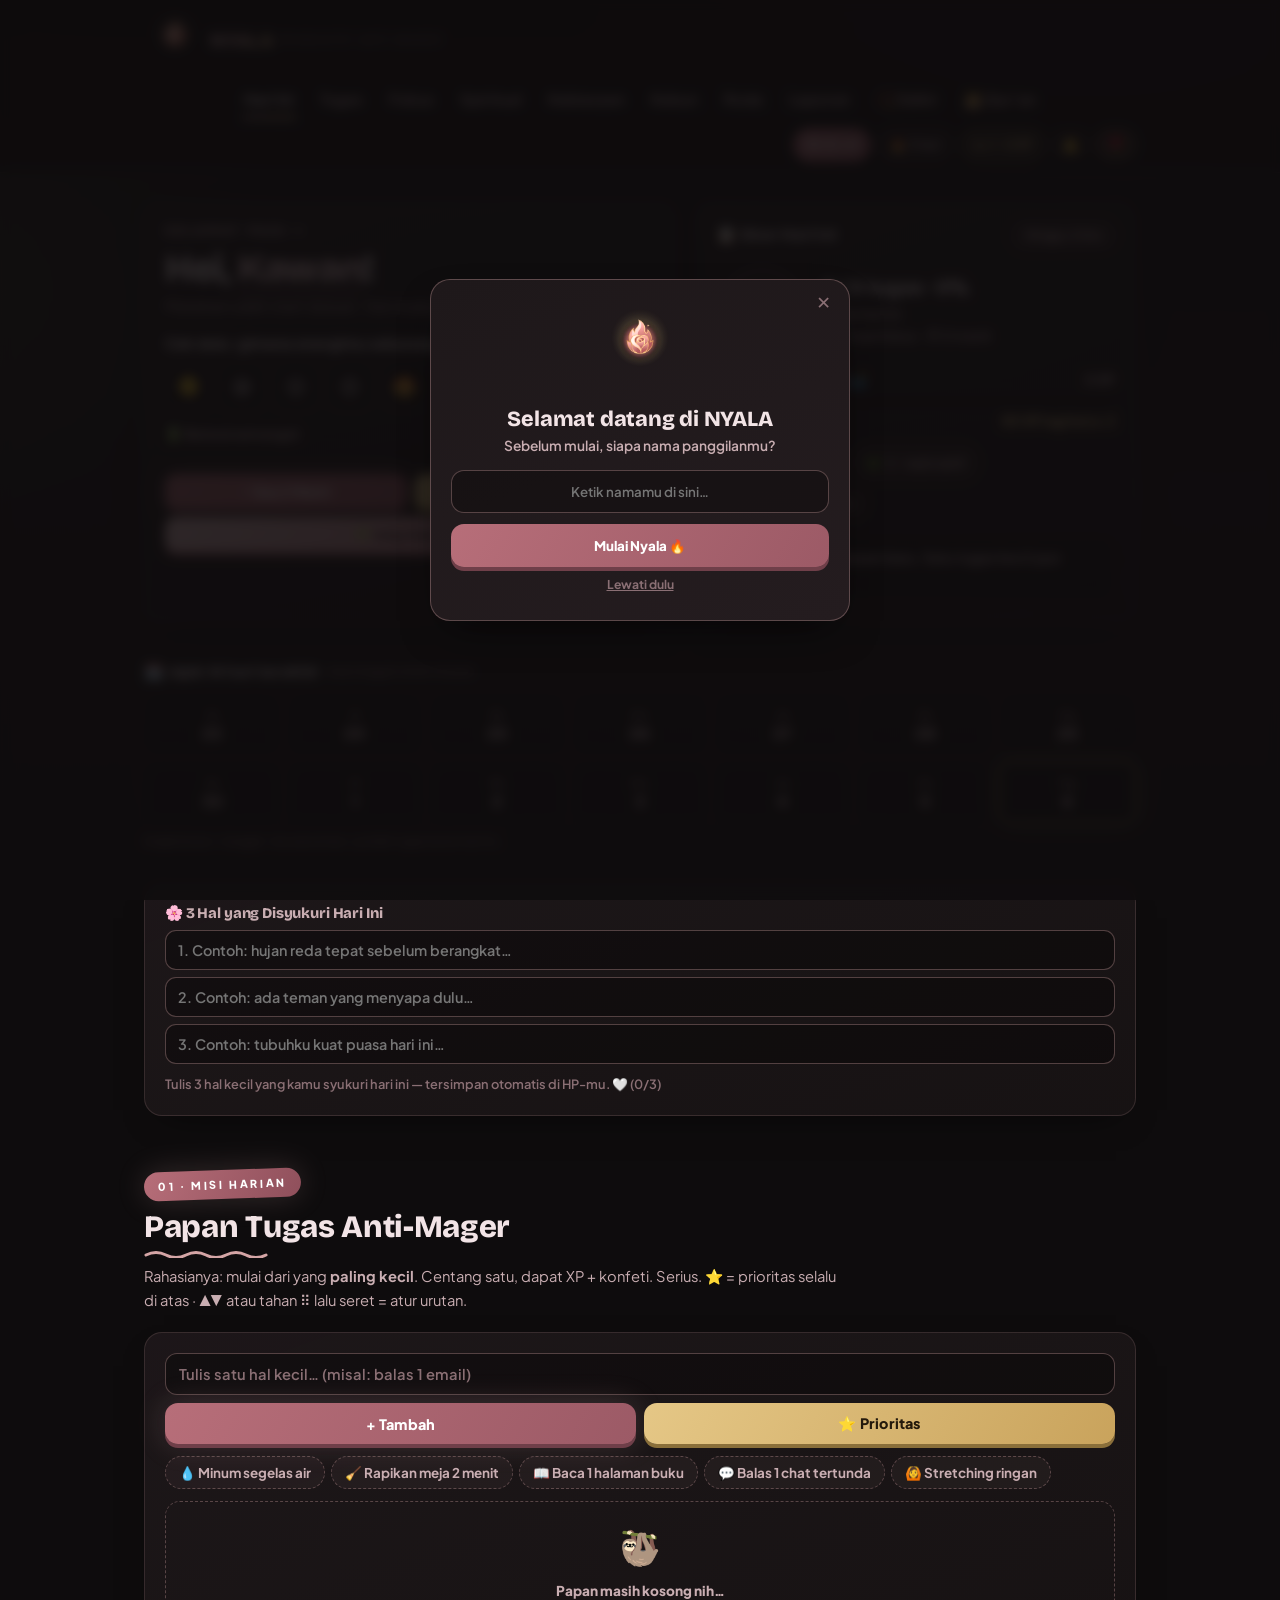
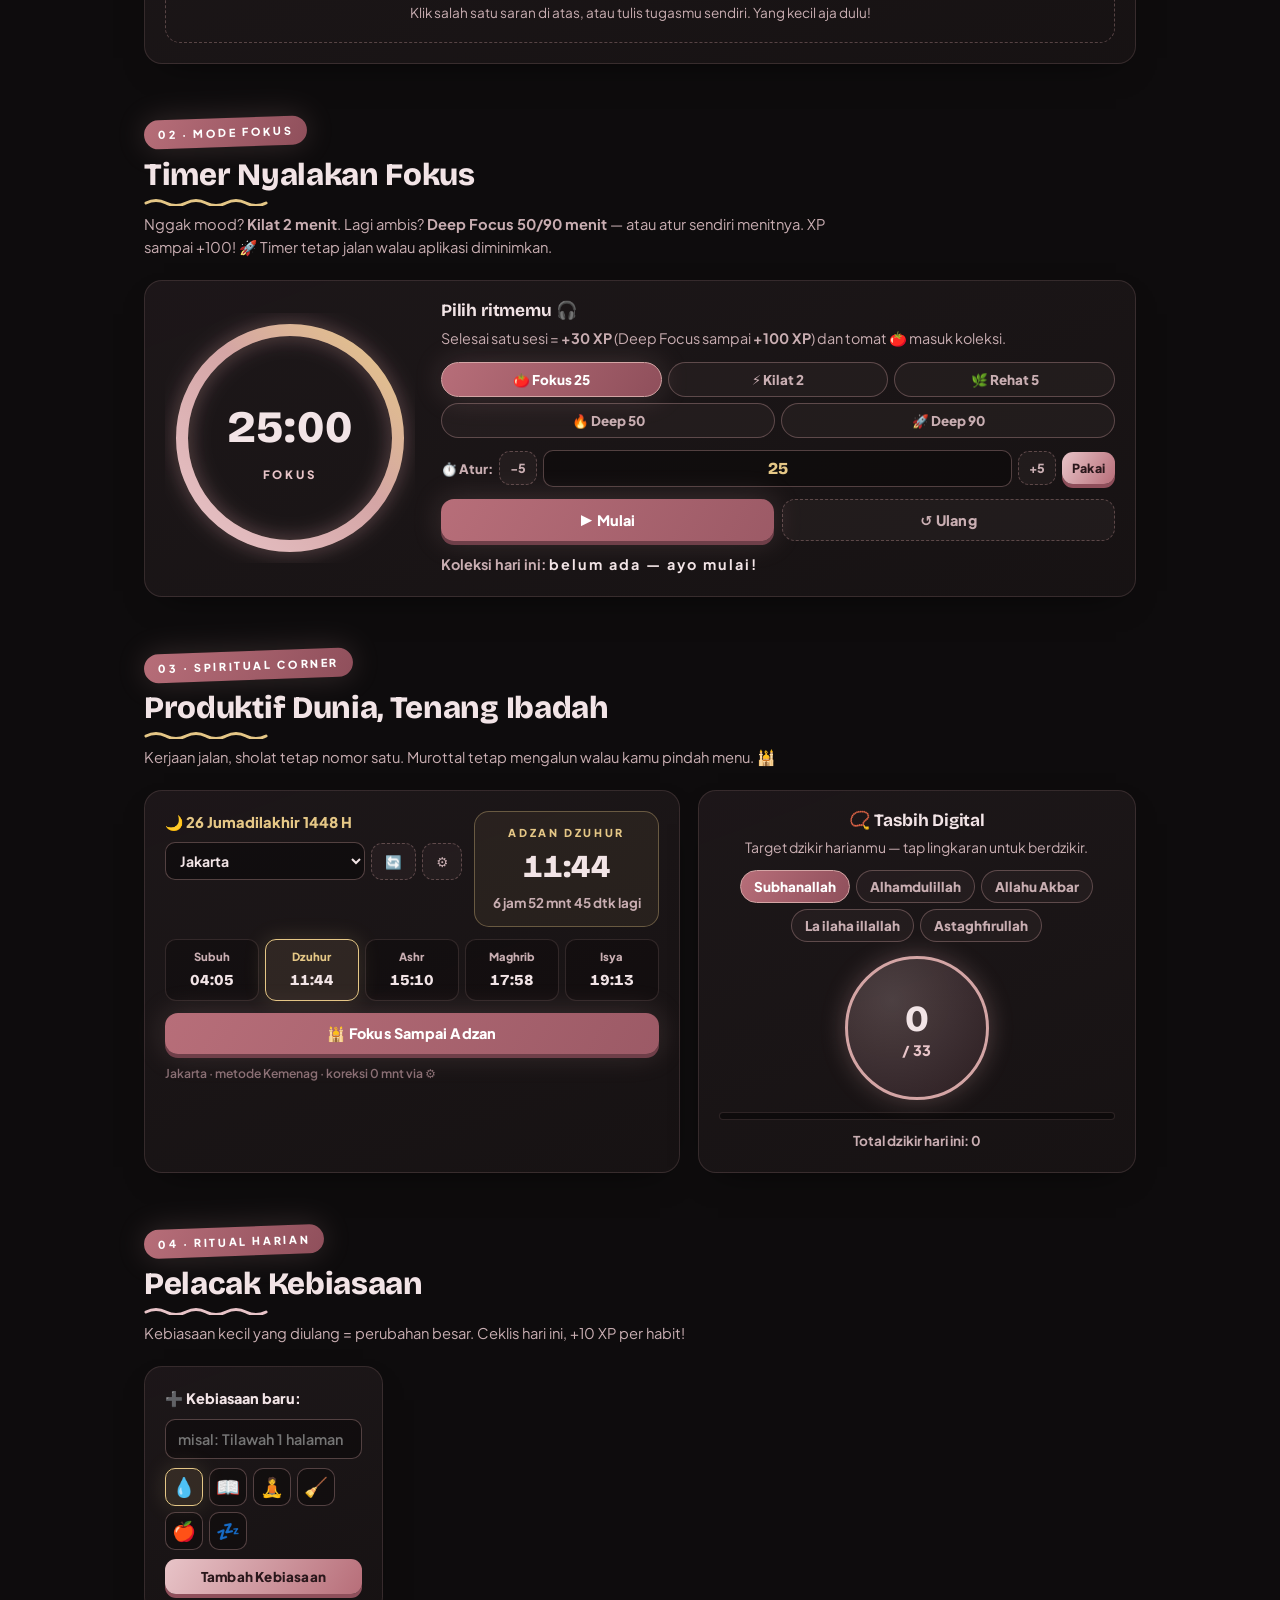
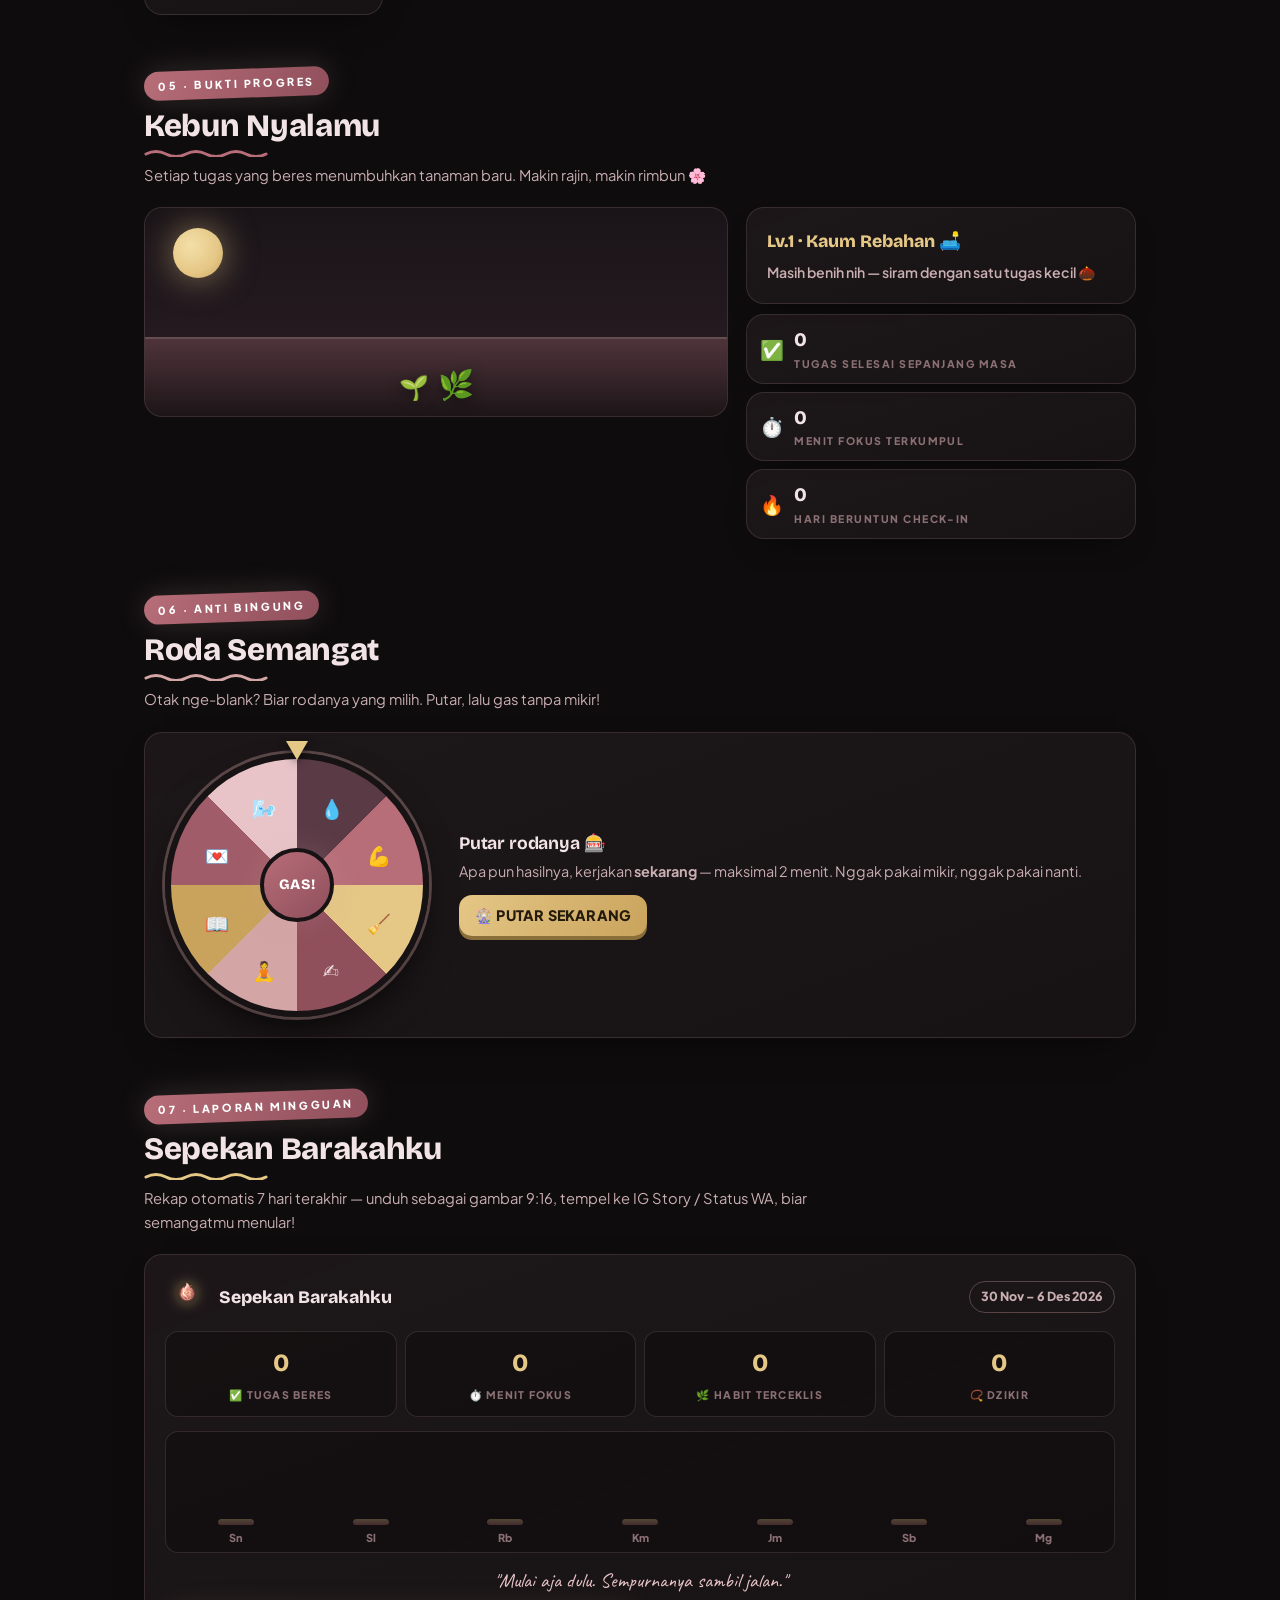
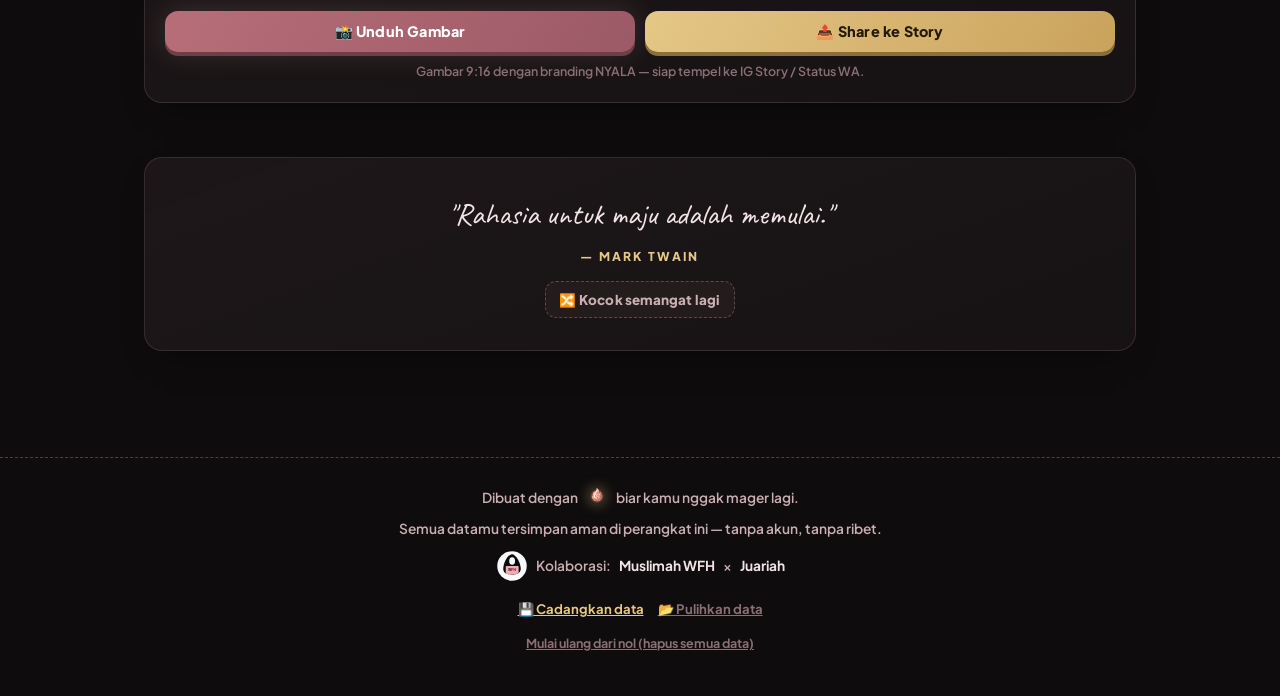
==== index.html @ 63090af7 "Update index.html" ====
<!DOCTYPE html>
<html lang="id">
<head>
<meta charset="UTF-8">
<meta name="viewport" content="width=device-width, initial-scale=1.0, maximum-scale=5.0">
<title>NYALA ✦ Anti Mager — Produktif dengan Elegan</title>
<meta name="description" content="Teman produktif harian anti mager: Spiritual Corner, jadwal sholat, fokus sampai adzan, tasbih, tugas mikro, timer fokus, pelacak kebiasaan, kebun progres, murottal yang terus mengalun, dan laporan mingguan shareable.">
<link rel="icon" type="image/png" href="icon.png">
<link rel="preconnect" href="https://fonts.googleapis.com">
<link rel="preconnect" href="https://fonts.gstatic.com" crossorigin>
<link href="https://fonts.googleapis.com/css2?family=Bricolage+Grotesque:opsz,wght@12..96,400..800&family=Plus+Jakarta+Sans:wght@400;500;600;700;800&family=Caveat:wght@600;700&display=swap" rel="stylesheet">
<link rel="stylesheet" href="styles.css?v=18">
<link rel="manifest" href="manifest.webmanifest?v=9">
<meta name="theme-color" content="#0e0c0d">
<meta name="mobile-web-app-capable" content="yes">
<link rel="apple-touch-icon" href="icon.png">
<style>
#welcomeOverlay,#dayOverlay{overflow-y:auto;-webkit-overflow-scrolling:touch}
#welcomeOverlay>div,#dayOverlay>div{margin:auto}
#toasts{z-index:9700 !important}
#iconStudio{position:fixed;inset:0;z-index:9800;display:none;background:rgba(10,8,9,.94);backdrop-filter:blur(8px);-webkit-backdrop-filter:blur(8px);overflow-y:auto;padding:18px 14px 40px}
#iconStudio.open{display:block}
.is-wrap{max-width:560px;margin:0 auto}
.is-head{display:flex;align-items:center;gap:10px;margin-bottom:14px}
.is-head h2{font-family:'Bricolage Grotesque',sans-serif;font-size:1.2rem;color:#f2e4e6;font-weight:800}
.is-x{margin-left:auto;width:38px;height:38px;border-radius:11px;border:1px solid rgba(212,165,165,.34);background:rgba(212,165,165,.07);color:#c9aeb2;font-size:1rem;font-weight:800;cursor:pointer}
.is-card{background:linear-gradient(160deg,rgba(30,24,26,.95),rgba(22,18,19,.95));border:1px solid rgba(212,165,165,.2);border-radius:18px;padding:16px;margin-bottom:14px}
.is-prev{display:flex;gap:14px;align-items:center;justify-content:center;flex-wrap:wrap}
.is-prev .pv{display:flex;flex-direction:column;align-items:center;gap:6px}
.is-prev .pv canvas{border-radius:14px;box-shadow:0 8px 24px -10px rgba(0,0,0,.7)}
.is-prev .pv small{font-size:.66rem;color:#8a6f74;font-weight:700}
.is-row{display:flex;flex-direction:column;gap:6px;margin-bottom:12px}
.is-row label{font-size:.78rem;font-weight:700;color:#c9aeb2;display:flex;justify-content:space-between}
.is-row label b{color:#e5c786}
.is-row select,.is-row input[type=range]{width:100%}
.is-row select{border:1px solid rgba(212,165,165,.34);border-radius:10px;padding:9px 11px;background:rgba(0,0,0,.35);color:#f2e4e6;font-weight:700;font-size:.85rem;font-family:inherit}
.is-row input[type=range]{-webkit-appearance:none;appearance:none;height:8px;border-radius:999px;background:rgba(212,165,165,.2);outline:none}
.is-row input[type=range]::-webkit-slider-thumb{-webkit-appearance:none;width:20px;height:20px;border-radius:50%;background:linear-gradient(140deg,#e8c4c8,#b76e79);border:2px solid #171314;cursor:pointer}
.is-btns{display:flex;gap:8px;flex-wrap:wrap}
.is-btn{flex:1 1 45%;border:none;border-radius:12px;padding:12px;font-weight:800;font-size:.85rem;cursor:pointer;font-family:inherit}
.is-btn.hot{background:linear-gradient(120deg,#b76e79,#9c5a66);color:#fff;box-shadow:0 4px 0 #6f3f49}
.is-btn.gold{background:linear-gradient(120deg,#e5c786,#c9a35c);color:#241a0c;box-shadow:0 4px 0 #8a6f3a}
.is-btn.ghost{background:rgba(212,165,165,.08);color:#c9aeb2;border:1px solid rgba(212,165,165,.3)}
.is-note{font-size:.74rem;color:#8a6f74;line-height:1.6;margin-top:10px}
.is-note b{color:#e5c786}
.chip.icon-studio-btn{background:linear-gradient(120deg,rgba(183,110,121,.25),rgba(229,199,134,.15));border-color:rgba(229,199,134,.4);color:#e5c786;font-size:.9rem;padding:5px 10px}
</style>
<script>
(function(){
  if(!('serviceWorker' in navigator))return;
  var regP=null,reloaded=false;
  window.__nyalaReg=function(){return regP;};
  window.addEventListener('load',function(){
    navigator.serviceWorker.register('sw.js',{updateViaCache:'none'}).then(function(reg){
      regP=reg;reg.update().catch(function(){});
      reg.addEventListener('updatefound',function(){
        var nw=reg.installing;if(!nw)return;
        nw.addEventListener('statechange',function(){
          if(nw.state==='installed'&&navigator.serviceWorker.controller)nw.postMessage({type:'SKIP_WAITING'});
        });
      });
    }).catch(function(){});
    navigator.serviceWorker.addEventListener('controllerchange',function(){
      if(reloaded)return;reloaded=true;
      try{if(sessionStorage.getItem('nyala_sw_reload'))return;sessionStorage.setItem('nyala_sw_reload','1');}catch(e){}
      location.reload();
    });
    document.addEventListener('visibilitychange',function(){if(!document.hidden&&regP)regP.update().catch(function(){});});
    setInterval(function(){if(regP)regP.update().catch(function(){});},3600000);
  });
})();
</script>
</head>
<body>

<div class="aurora" aria-hidden="true"></div>
<div class="spark" style="left:10%;animation-duration:26s" aria-hidden="true"></div>
<div class="spark g" style="left:30%;animation-duration:34s;animation-delay:-8s" aria-hidden="true"></div>
<div class="spark" style="left:58%;animation-duration:30s;animation-delay:-15s;width:4px;height:4px" aria-hidden="true"></div>
<div class="spark g" style="left:80%;animation-duration:38s;animation-delay:-4s" aria-hidden="true"></div>

<header class="top">
  <div class="top-in">
    <div class="logo"><img class="mark" src="icon.png" alt="Logo NYALA"><span class="word">NYALA</span><span class="tagline">Produktif Anti-Mager</span></div>
    <nav class="links" aria-label="Navigasi utama">
      <a href="#hari">Hari Ini</a><a href="#tugas">Tugas</a><a href="#fokus">Fokus</a>
      <a href="#spiritual">Spiritual</a><a href="#kebiasaan">Kebiasaan</a><a href="#kebun">Kebun</a>
      <a href="#roda">Roda</a><a href="#laporan">Laporan</a><a href="dzikir.html">📿 Dzikir</a><a href="quran.html">🕌 Qur'an</a>
    </nav>
    <div class="chips">
      <span class="chip clock" id="clockChip">--:--:--</span>
      <span class="chip streak" id="streakChip" title="Streak check-in harianmu">🔥 0 hari</span>
      <span class="chip lvl" id="lvlChip">Lv.1</span>
      <button class="chip mute" id="muteBtn" type="button" aria-pressed="false" title="Suara nyala — tap untuk matikan">🔔</button>
      <button class="chip icon-studio-btn" id="iconStudioBtn" type="button" title="Buat ikon launcher & splash tanpa kotak">🌹</button>
    </div>
  </div>
</header>

<main>

<section id="hari">
  <div class="hero-grid">
    <div class="card hello-card reveal">
      <p class="kicker" id="kicker">SELAMAT PAGI ☀️</p>
      <h1>Hei, <span class="name" id="nameChip" title="Klik untuk ganti nama" role="button" tabindex="0">Kawan</span>!</h1>
      <p class="day-msg" id="dayMsg">Satu langkah kecil hari ini.</p>
      <div class="mood-row">
        <p>Cek dulu: gimana energimu sekarang?</p>
        <div class="moods" id="moodRow" role="group" aria-label="Pilih mood">
          <button class="mood" data-i="0" title="Mager banget">🫠</button>
          <button class="mood" data-i="1" title="Capek">😪</button>
          <button class="mood" data-i="2" title="Biasa aja">😌</button>
          <button class="mood" data-i="3" title="Senang">😊</button>
          <button class="mood" data-i="4" title="Semangat membara">🤩</button>
        </div>
      </div>
      <div class="battery">
        <div class="lbl"><span>🔋 Baterai semangat</span><span id="batTxt">—</span></div>
        <div class="bat-track"><div class="bat-fill" id="batFill"></div></div>
      </div>
      <div class="hype" id="hypeBubble"></div>
      <div class="quick">
        <button class="btn hot small" id="qaGas">⚡ Gas 2 Menit</button>
        <button class="btn sunny small" id="qaRoda">🎲 Bingung mulai?</button>
        <button class="btn leafy small" id="qaKebun">🌱 Intip Kebunku</button>
      </div>
    </div>

    <div class="card score-card reveal" style="transition-delay:.08s">
      <h3>📋 Skor Hari Ini <span class="chip" id="dateChip" style="margin-left:auto;font-size:.68rem"></span></h3>
      <div class="today-rings">
        <div class="mini-ring" aria-hidden="true">
          <svg viewBox="0 0 104 104">
            <defs><linearGradient id="roseGrad" x1="0%" y1="0%" x2="100%" y2="100%"><stop offset="0%" stop-color="#e8c4c8"/><stop offset="55%" stop-color="#d4a5a5"/><stop offset="100%" stop-color="#e5c786"/></linearGradient></defs>
            <circle cx="52" cy="52" r="44" fill="none" stroke="rgba(212,165,165,.14)" stroke-width="10"/>
            <circle id="dayRing" cx="52" cy="52" r="44" fill="none" stroke="url(#roseGrad)" stroke-width="10" stroke-linecap="round" stroke-dasharray="276.46" stroke-dashoffset="276.46" style="transition:stroke-dashoffset .8s ease"/>
          </svg>
          <span class="val" id="dayPct">0%</span>
        </div>
        <div class="ring-meta">
          <div class="big" id="taskSummary">0 / 0 tugas</div>
          <div class="sub">beres hari ini</div>
          <div class="sub" id="focusSummary">🍅 0 sesi fokus · ⏱ 0 menit</div>
        </div>
      </div>
      <div class="xp-block">
        <div class="xp-top"><span id="lvlName">Lv.1 · Kaum Rebahan 🛋️</span><span id="xpNum">0 XP</span></div>
        <div class="xp-track"><div class="xp-fill" id="xpFill"></div></div>
        <div class="xp-top" style="margin-top:4px"><span></span><span id="xpNext" style="color:var(--gold)"></span></div>
      </div>
      <div class="stat-chips">
        <span class="chip">✅ <b id="totalDoneChip">0</b>&nbsp;tugas total</span>
        <span class="chip">🌿 <b id="habitActiveChip">0</b>&nbsp;habit aktif</span>
        <span class="chip">🔁 <b id="consistChip">0</b>&nbsp;hari konsisten</span>
      </div>
      <div class="rekapan" id="yesterdayNote"></div>
    </div>
  </div>
  <div class="history reveal" style="transition-delay:.12s">
    <h3>🗓️ Jejak 14 hari terakhir <span style="font-size:.66rem;font-weight:600;color:var(--ink-mute)">(tap tanggal untuk rincian)</span></h3>
    <div class="h-strip" id="historyStrip"></div>
    <p class="h-legend">Angka besar = tanggal · lencana emas = jumlah tugas beres hari itu.</p>
  </div>
  <div class="card reveal" style="margin-top:clamp(16px,3.4vw,26px);padding:var(--pad-card)">
    <h3 style="font-size:.92rem;font-weight:800;margin-bottom:9px;color:var(--ink-soft)">🌸 3 Hal yang Disyukuri Hari Ini</h3>
    <div style="display:flex;flex-direction:column;gap:7px">
      <input class="syukur-in" data-i="0" maxlength="80" placeholder="1. Contoh: hujan reda tepat sebelum berangkat…" style="border:1px solid var(--line-strong);border-radius:12px;padding:11px 14px;font-weight:600;font-size:.9rem;background:rgba(0,0,0,.3);color:var(--ink)">
      <input class="syukur-in" data-i="1" maxlength="80" placeholder="2. Contoh: ada teman yang menyapa dulu…" style="border:1px solid var(--line-strong);border-radius:12px;padding:11px 14px;font-weight:600;font-size:.9rem;background:rgba(0,0,0,.3);color:var(--ink)">
      <input class="syukur-in" data-i="2" maxlength="80" placeholder="3. Contoh: tubuhku kuat puasa hari ini…" style="border:1px solid var(--line-strong);border-radius:12px;padding:11px 14px;font-weight:600;font-size:.9rem;background:rgba(0,0,0,.3);color:var(--ink)">
    </div>
    <p style="margin-top:9px;font-size:.72rem;color:var(--ink-mute);font-weight:600" id="syukurNote">Tulis 3 hal kecil yang kamu syukuri hari ini — tersimpan otomatis di HP-mu. 🤍</p>
  </div>
</section>

<section id="tugas">
  <div class="sec-head reveal">
    <span class="sec-tag">01 · MISI HARIAN</span>
    <div><h2>Papan Tugas Anti-Mager</h2>
      <svg class="squiggle" width="130" height="8" viewBox="0 0 130 8"><path d="M2 5 Q 12 0, 22 5 T 42 5 T 62 5 T 82 5 T 102 5 T 122 5" fill="none" stroke="#d4a5a5" stroke-width="3" stroke-linecap="round"/></svg></div>
    <p class="sec-sub">Rahasianya: mulai dari yang <b>paling kecil</b>. Centang satu, dapat XP + konfeti. Serius. ⭐ = prioritas selalu di atas · ▲▼ atau tahan ⠿ lalu seret = atur urutan.</p>
  </div>
  <div class="card task-card reveal">
    <div class="task-input-row">
      <input type="text" id="taskInput" maxlength="90" placeholder="Tulis satu hal kecil… (misal: balas 1 email)" aria-label="Tugas baru">
      <button class="btn hot" id="addTaskBtn">+ Tambah</button>
      <button class="btn sunny" id="priBtn" title="Tandai sebagai prioritas">⭐ Prioritas</button>
    </div>
    <div class="suggests" id="suggests"></div>
    <ul id="taskList"></ul>
    <div class="empty-box" id="emptyTasks">
      <span class="e">🦥</span>
      <p style="font-weight:800;margin-top:6px">Papan masih kosong nih…</p>
      <p style="font-size:.85rem">Klik salah satu saran di atas, atau tulis tugasmu sendiri. Yang kecil aja dulu!</p>
    </div>
  </div>
</section>

<section id="fokus">
  <div class="sec-head reveal">
    <span class="sec-tag">02 · MODE FOKUS</span>
    <div><h2>Timer Nyalakan Fokus</h2>
      <svg class="squiggle" width="130" height="8" viewBox="0 0 130 8"><path d="M2 5 Q 12 0, 22 5 T 42 5 T 62 5 T 82 5 T 102 5 T 122 5" fill="none" stroke="#e5c786" stroke-width="3" stroke-linecap="round"/></svg></div>
    <p class="sec-sub">Nggak mood? <b>Kilat 2 menit</b>. Lagi ambis? <b>Deep Focus 50/90 menit</b> — atau atur sendiri menitnya. XP sampai +100! 🚀 Timer tetap jalan walau aplikasi diminimkan.</p>
  </div>
  <div class="card focus-wrap reveal">
    <div class="ring-wrap">
      <svg viewBox="0 0 250 250">
        <circle class="tr-bg" cx="125" cy="125" r="108"/>
        <circle class="tr-fg" id="ringFg" cx="125" cy="125" r="108" stroke-dasharray="678.58" stroke-dashoffset="0"/>
      </svg>
      <div class="ring-center">
        <span class="t-time" id="timeText">25:00</span>
        <span class="t-label" id="modeLabel">Fokus</span>
      </div>
    </div>
    <div class="focus-side">
      <h3>Pilih ritmemu 🎧</h3>
      <p class="fs-sub">Selesai satu sesi = <b>+30 XP</b> (Deep Focus sampai <b>+100 XP</b>) dan tomat 🍅 masuk koleksi.</p>
      <div class="mode-chips" id="modeChips">
        <button class="mode-chip on" data-mode="fokus">🍅 Fokus 25</button>
        <button class="mode-chip" data-mode="kilat">⚡ Kilat 2</button>
        <button class="mode-chip" data-mode="rehat">🌿 Rehat 5</button>
        <button class="mode-chip" data-mode="deep50">🔥 Deep 50</button>
        <button class="mode-chip" data-mode="deep90">🚀 Deep 90</button>
      </div>
      <div class="custom-row" id="customRow">
        <span class="cr-label">⏱️ Atur:</span>
        <button class="btn ghost small" id="minMinus" aria-label="Kurangi 5 menit">−5</button>
        <button class="custom-val" id="customVal" title="Tap untuk ketik angka persis">25</button>
        <button class="btn ghost small" id="minPlus" aria-label="Tambah 5 menit">+5</button>
        <button class="btn leafy small" id="useCustom">Pakai</button>
      </div>
      <div class="timer-btns">
        <button class="btn hot" id="startBtn">▶ Mulai</button>
        <button class="btn ghost" id="resetTimerBtn">↺ Ulang</button>
      </div>
      <div class="tomato-row">Koleksi hari ini: <span class="tm" id="tomatoRow">belum ada — ayo mulai!</span></div>
    </div>
  </div>
</section>

<section id="spiritual">
  <div class="sec-head reveal">
    <span class="sec-tag">03 · SPIRITUAL CORNER</span>
    <div><h2>Produktif Dunia, Tenang Ibadah</h2>
      <svg class="squiggle" width="130" height="8" viewBox="0 0 130 8"><path d="M2 5 Q 12 0, 22 5 T 42 5 T 62 5 T 82 5 T 102 5 T 122 5" fill="none" stroke="#e5c786" stroke-width="3" stroke-linecap="round"/></svg></div>
    <p class="sec-sub">Kerjaan jalan, sholat tetap nomor satu. Murottal tetap mengalun walau kamu pindah menu. 🕌</p>
  </div>
  <div class="spirit-grid reveal">
    <div class="card prayer-card">
      <div class="pr-top">
        <div>
          <div class="pr-hijri" id="hijriDate">—</div>
          <div class="pr-city-row">
            <select id="citySelect" class="city-select" aria-label="Pilih kota atau GPS"></select>
            <button class="btn ghost small" id="retryBtn" title="Hitung ulang jadwal">🔄</button>
            <button class="btn ghost small" id="offsetBtn" title="Koreksi menit jadwal adzan">⚙️</button>
          </div>
        </div>
        <div class="next-box">
          <div class="nb-label" id="nextLabel">Menghitung…</div>
          <div class="nb-time" id="nextTime">--:--</div>
          <div class="nb-count" id="nextCount"></div>
        </div>
      </div>
      <div class="pr-list" id="prayerList"></div>
      <button class="btn hot" id="adhanBtn" style="width:100%;margin-top:12px">🕌 Fokus Sampai Adzan</button>
      <p class="pr-note" id="prayerNote">Dihitung otomatis di perangkat (metode Kemenag: Subuh 20°, Isya 18°).</p>
    </div>
    <div class="card tasbih-card">
      <h3>📿 Tasbih Digital</h3>
      <p class="tas-sub">Target dzikir harianmu — tap lingkaran untuk berdzikir.</p>
      <div class="dhikr-chips" id="dhikrChips"></div>
      <button class="tasbih-btn" id="tasbihBtn" aria-label="Hitung dzikir">
        <span class="tas-count" id="tasCount">0</span>
        <span class="tas-target" id="tasTarget">/ 33</span>
      </button>
      <div class="tas-track"><div class="tas-fill" id="tasFill"></div></div>
      <div class="tas-total" id="tasTotal">Total dzikir hari ini: 0</div>
    </div>
  </div>
</section>

<section id="kebiasaan">
  <div class="sec-head reveal">
    <span class="sec-tag">04 · RITUAL HARIAN</span>
    <div><h2>Pelacak Kebiasaan</h2>
      <svg class="squiggle" width="130" height="8" viewBox="0 0 130 8"><path d="M2 5 Q 12 0, 22 5 T 42 5 T 62 5 T 82 5 T 102 5 T 122 5" fill="none" stroke="#e8c4c8" stroke-width="3" stroke-linecap="round"/></svg></div>
    <p class="sec-sub">Kebiasaan kecil yang diulang = perubahan besar. Ceklis hari ini, +10 XP per habit!</p>
  </div>
  <div class="habit-grid reveal" id="habitGrid"></div>
</section>

<section id="kebun">
  <div class="sec-head reveal">
    <span class="sec-tag">05 · BUKTI PROGRES</span>
    <div><h2>Kebun Nyalamu</h2>
      <svg class="squiggle" width="130" height="8" viewBox="0 0 130 8"><path d="M2 5 Q 12 0, 22 5 T 42 5 T 62 5 T 82 5 T 102 5 T 122 5" fill="none" stroke="#b76e79" stroke-width="3" stroke-linecap="round"/></svg></div>
    <p class="sec-sub">Setiap tugas yang beres menumbuhkan tanaman baru. Makin rajin, makin rimbun 🌸</p>
  </div>
  <div class="garden-wrap reveal">
    <div class="garden" aria-label="Kebun progres">
      <div class="g-sun"></div><div class="g-cloud gc1"></div><div class="g-cloud gc2"></div>
      <div class="g-ground"></div><div class="g-plants" id="plantsRow"></div>
    </div>
    <div class="garden-side">
      <div class="card g-level">
        <div class="lv-title" id="gardenTitle">Lv.1 · Kaum Rebahan 🛋️</div>
        <div class="lv-sub" id="gardenSub">Masih benih nih — siram dengan satu tugas kecil 🌰</div>
      </div>
      <div class="g-stats">
        <div class="card g-stat"><span class="ic">✅</span><div><div class="v" id="gDone">0</div><div class="k">TUGAS SELESAI SEPANJANG MASA</div></div></div>
        <div class="card g-stat"><span class="ic">⏱️</span><div><div class="v" id="gFocus">0</div><div class="k">MENIT FOKUS TERKUMPUL</div></div></div>
        <div class="card g-stat"><span class="ic">🔥</span><div><div class="v" id="gStreak">0</div><div class="k">HARI BERUNTUN CHECK-IN</div></div></div>
      </div>
    </div>
  </div>
</section>

<section id="roda">
  <div class="sec-head reveal">
    <span class="sec-tag">06 · ANTI BINGUNG</span>
    <div><h2>Roda Semangat</h2>
      <svg class="squiggle" width="130" height="8" viewBox="0 0 130 8"><path d="M2 5 Q 12 0, 22 5 T 42 5 T 62 5 T 82 5 T 102 5 T 122 5" fill="none" stroke="#d4a5a5" stroke-width="3" stroke-linecap="round"/></svg></div>
    <p class="sec-sub">Otak nge-blank? Biar rodanya yang milih. Putar, lalu gas tanpa mikir!</p>
  </div>
  <div class="card wheel-wrap reveal">
    <div class="wheel-zone">
      <div class="wheel-pointer" aria-hidden="true"></div>
      <div class="wheel" id="wheel" aria-hidden="true"></div>
      <button class="wheel-hub" id="spinBtn">GAS!</button>
    </div>
    <div class="wheel-side">
      <h3>Putar rodanya 🎰</h3>
      <p>Apa pun hasilnya, kerjakan <b>sekarang</b> — maksimal 2 menit. Nggak pakai mikir, nggak pakai nanti.</p>
      <button class="btn sunny" id="spinBtn2">🎡 PUTAR SEKARANG</button>
      <div class="wheel-result" id="wheelResult"></div>
    </div>
  </div>
</section>

<section id="laporan">
  <div class="sec-head reveal">
    <span class="sec-tag">07 · LAPORAN MINGGUAN</span>
    <div><h2>Sepekan Barakahku</h2>
      <svg class="squiggle" width="130" height="8" viewBox="0 0 130 8"><path d="M2 5 Q 12 0, 22 5 T 42 5 T 62 5 T 82 5 T 102 5 T 122 5" fill="none" stroke="#e5c786" stroke-width="3" stroke-linecap="round"/></svg></div>
    <p class="sec-sub">Rekap otomatis 7 hari terakhir — unduh sebagai gambar 9:16, tempel ke IG Story / Status WA, biar semangatmu menular!</p>
  </div>
  <div class="card report-card reveal">
    <div class="rep-head">
      <div class="rep-title"><img class="brand-mark" src="icon.png" alt="" width="44" height="44"> Sepekan Barakahku</div>
      <div class="rep-range" id="repRange"></div>
    </div>
    <div class="rep-grid">
      <div class="rep-box"><div class="v" id="repTasks">0</div><div class="k">✅ TUGAS BERES</div></div>
      <div class="rep-box"><div class="v" id="repFocus">0</div><div class="k">⏱️ MENIT FOKUS</div></div>
      <div class="rep-box"><div class="v" id="repHabits">0</div><div class="k">🌿 HABIT TERCEKLIS</div></div>
      <div class="rep-box"><div class="v" id="repDhikr">0</div><div class="k">📿 DZIKIR</div></div>
    </div>
    <div class="rep-chart" id="repChart"></div>
    <div class="rep-quote" id="repQuote"></div>
    <div class="rep-actions">
      <button class="btn hot" id="downloadBtn">📸 Unduh Gambar</button>
      <button class="btn sunny" id="shareBtn">📤 Share ke Story</button>
    </div>
    <p class="rep-note">Gambar 9:16 dengan branding NYALA — siap tempel ke IG Story / Status WA.</p>
  </div>
</section>

<section id="kutipan">
  <div class="card quote-card reveal">
    <p id="quoteText">"Mulai aja dulu. Sempurnanya sambil jalan."</p>
    <p id="quoteBy">— MANTRA NYALA</p>
    <button class="btn ghost small" id="shuffleQuote" style="margin-top:14px">🔀 Kocok semangat lagi</button>
  </div>
</section>

</main>

<footer>
  Dibuat dengan <span class="heart"><img class="brand-mark" src="icon.png" alt="" width="34" height="34"></span> biar kamu nggak mager lagi.<br>
  Semua datamu tersimpan aman di perangkat ini — tanpa akun, tanpa ribet.<br>
  <span style="display:inline-flex;align-items:center;gap:8px;margin-top:8px;">
    <img src="logo-wfh.png" onerror="this.onerror=null;this.src='logo-wfh.svg';" alt="Logo Muslimah WFH" style="width:32px;height:32px;border-radius:9px;object-fit:contain;">
    Kolaborasi: <b>Muslimah WFH</b> × <b>Juariah</b>
  </span><br>
  <button id="backupBtn" style="background:none;border:none;color:var(--gold);text-decoration:underline;font-size:.76rem;font-weight:700;margin-top:9px;cursor:pointer">💾 Cadangkan data</button>
  <button id="restoreBtn" style="background:none;border:none;color:var(--ink-mute);text-decoration:underline;font-size:.76rem;font-weight:700;margin-top:9px;cursor:pointer">📂 Pulihkan data</button>
  <input type="file" id="restoreFile" accept=".json,application/json" style="display:none">
  <br>
  <button id="resetBtn">Mulai ulang dari nol (hapus semua data)</button>
</footer>

<div id="welcomeOverlay" style="display:none;position:fixed;inset:0;z-index:99;background:rgba(14,12,13,.86);backdrop-filter:blur(6px);align-items:center;justify-content:center;padding:20px;">
  <div style="max-width:420px;width:100%;margin:auto;position:relative;background:linear-gradient(160deg,#1e181a,#241c1f);border:1px solid rgba(212,165,165,.34);border-radius:20px;padding:24px 20px;text-align:center;box-shadow:0 18px 44px -18px rgba(0,0,0,.7);">
    <button id="welcomeClose" aria-label="Tutup" style="position:absolute;top:10px;right:12px;border:none;background:none;color:#8a6f74;font-size:1.1rem;font-weight:800;cursor:pointer;">✕</button>
    <div><img src="icon.png" alt="" style="width:88px;height:88px;object-fit:contain;"></div>
    <h2 style="font-family:'Bricolage Grotesque',sans-serif;font-weight:800;font-size:1.35rem;margin:8px 0 4px;color:#f2e4e6;">Selamat datang di NYALA</h2>
    <p style="color:#c9aeb2;font-size:.86rem;font-weight:600;margin-bottom:13px;">Sebelum mulai, siapa nama panggilanmu?</p>
    <input id="welcomeName" maxlength="20" placeholder="Ketik namamu di sini…" style="width:100%;border:1px solid rgba(212,165,165,.34);border-radius:13px;padding:12px 14px;font-weight:600;background:rgba(0,0,0,.3);color:#f2e4e6;text-align:center;">
    <button id="welcomeSave" style="margin-top:11px;width:100%;border:none;border-radius:13px;padding:13px;font-weight:800;background:linear-gradient(120deg,#b76e79,#9c5a66);color:#fff;box-shadow:0 4px 0 #6f3f49;cursor:pointer;">Mulai Nyala 🔥</button>
    <button id="welcomeSkip" style="margin-top:8px;background:none;border:none;color:#8a6f74;font-size:.76rem;font-weight:700;text-decoration:underline;cursor:pointer;">Lewati dulu</button>
  </div>
</div>

<div id="dayOverlay" style="display:none;position:fixed;inset:0;z-index:99;background:rgba(14,12,13,.86);backdrop-filter:blur(6px);align-items:center;justify-content:center;padding:20px;">
  <div style="max-width:460px;width:100%;max-height:80vh;overflow-y:auto;margin:auto;background:linear-gradient(160deg,#1e181a,#241c1f);border:1px solid rgba(212,165,165,.34);border-radius:20px;padding:20px 18px;box-shadow:0 18px 44px -18px rgba(0,0,0,.7);">
    <div style="display:flex;justify-content:space-between;align-items:center;gap:10px;">
      <h3 id="dayOvTitle" style="font-family:'Bricolage Grotesque',sans-serif;font-weight:800;font-size:1rem;color:#f2e4e6;">—</h3>
      <button id="dayOvClose" style="border:none;background:none;color:#8a6f74;font-size:1.1rem;font-weight:800;cursor:pointer;">✕</button>
    </div>
    <div id="dayOvList" style="margin:11px 0;display:flex;flex-direction:column;gap:7px;"></div>
    <div id="dayOvSyukur" style="display:none;margin:9px 0;padding:11px 13px;border:1px dashed rgba(212,165,165,.34);border-radius:13px;font-size:.8rem;color:#c9aeb2;font-weight:600;"></div>
    <button id="dayOvCarry" style="width:100%;border:none;border-radius:13px;padding:12px;font-weight:800;background:linear-gradient(120deg,#b76e79,#9c5a66);color:#fff;box-shadow:0 4px 0 #6f3f49;cursor:pointer;">📥 Bawa tugas belum selesai ke hari ini</button>
  </div>
</div>

<div id="nyalaFrameWrap" class="nframe keep" aria-hidden="true">
  <iframe id="nyalaFrame" title="Halaman NYALA" allow="autoplay; fullscreen"></iframe>
</div>

<div id="nyalaPlayer" class="nplayer" hidden aria-label="Pemutar murottal">
  <img class="np-art" src="icon.png" alt="">
  <div class="np-meta">
    <div class="np-title" id="npTitle">Murottal</div>
    <div class="np-sub" id="npSub">Tetap mengalun walau pindah menu</div>
  </div>
  <div class="np-btns">
    <button class="np-btn main" id="npToggle" type="button">⏸ Jeda</button>
    <button class="np-btn gold" id="npOpen" type="button">📖 Mushaf</button>
    <button class="np-btn" id="npStop" type="button">⏹</button>
  </div>
</div>

<div id="iconStudio" aria-hidden="true">
  <div class="is-wrap">
    <div class="is-head">
      <h2>🌹 Pembuat Ikon Launcher</h2>
      <button class="is-x" id="isClose" type="button" aria-label="Tutup">✕</button>
    </div>
    <div class="is-card">
      <div class="is-prev">
        <div class="pv"><canvas id="pvAny" width="128" height="128"></canvas><small>Home screen</small></div>
        <div class="pv"><canvas id="pvMask" width="128" height="128"></canvas><small>Splash / maskable</small></div>
      </div>
    </div>
    <div class="is-card">
      <div class="is-row">
        <label for="isBg">Latar belakang <b id="isBgV">Gelap NYALA</b></label>
        <select id="isBg">
          <option value="dark" selected>Gelap NYALA (#0e0c0d) — menyatu dengan homepage</option>
          <option value="transparent">Transparan</option>
          <option value="grad">Gradasi rose-gold gelap</option>
        </select>
      </div>
      <div class="is-row">
        <label for="isPad">Area aman maskable <b id="isPadV">20%</b></label>
        <input type="range" id="isPad" min="10" max="35" value="20">
      </div>
      <div class="is-row">
        <label for="isScale">Ukuran logo <b id="isScaleV">62%</b></label>
        <input type="range" id="isScale" min="45" max="80" value="62">
      </div>
      <div class="is-btns">
        <button class="is-btn hot" id="isDlAny" type="button">⬇️ icon.png</button>
        <button class="is-btn gold" id="isDlMask" type="button">⬇️ icon-maskable.png</button>
        <button class="is-btn ghost" id="isDlBoth" type="button">⬇️ Unduh keduanya</button>
      </div>
      <p class="is-note">
        <b>Cara pakai:</b> 1) Unduh <b>icon.png</b> dan <b>icon-maskable.png</b> di atas.
        2) Di GitHub, upload kedua file itu ke root repo (timpa yang lama).
        3) Commit, lalu di HP hapus ikon NYALA lama → buka situs ini di Chrome → ⋮ → Install aplikasi.
        Hasilnya: ikon home screen & splash berlatar gelap yang sama dengan homepage, tanpa kotak putih, tanpa tepian — profesional.
        <br><br><b>Kenapa perlu unduh manual?</b> Browser tidak boleh menulis file langsung ke repositori GitHub-mu demi keamanan, jadi langkah upload-nya tetap lewat GitHub. Datamu (XP/streak/tugas) tidak terpengaruh sama sekali.
      </p>
    </div>
  </div>
</div>

<canvas id="cfx"></canvas>
<div id="toasts" aria-live="polite"></div>

<script src="app.js" defer></script>
<script>
(function(){
  'use strict';
  var root=document.documentElement;
  function $(id){return document.getElementById(id);}
  var wrap=$('nyalaFrameWrap'),frame=$('nyalaFrame');
  var loadedPage='',visible=false,lastBtn=null,playing=false,nowTitle='',nowSub='';
  var muted=false;try{muted=localStorage.getItem('nyala_mute')==='1';}catch(e){}
  var installEvt=null;
  window.addEventListener('beforeinstallprompt',function(e){e.preventDefault();installEvt=e;});
  window.__nyalaFrameVisible=function(){return visible;};

  function toast(m,g){
    var b=$('toasts');if(!b)return;
    var t=document.createElement('div');t.className='toast'+(g?' gold':'');t.textContent=m;
    b.appendChild(t);while(b.children.length>3)b.removeChild(b.firstChild);
    setTimeout(function(){t.classList.add('go');setTimeout(function(){if(t.parentNode)t.parentNode.removeChild(t);},320);},3200);
  }

  /* ===== PEMBERSIH TEPIAN KOTAK IKON (runtime, alpha sungguhan) ===== */
  var ICON_SEL='img.mark, img.brand-mark, img.np-art, #welcomeOverlay img';
  var FALLBACK_MASK='radial-gradient(circle at 50% 40%, #000 26%, rgba(0,0,0,.55) 36%, transparent 46%)';
  function iconImgs(){return Array.prototype.slice.call(document.querySelectorAll(ICON_SEL));}
  function applyFallbackMask(){
    iconImgs().forEach(function(im){
      im.style.webkitMaskImage=FALLBACK_MASK;
      im.style.maskImage=FALLBACK_MASK;
    });
  }
  function smooth(t){return t*t*(3-2*t);}
  function cleanIcon(src,cb){
    var im=new Image();
    im.onload=function(){
      try{
        var S=Math.min(512,im.naturalWidth||512);
        var c=document.createElement('canvas');c.width=S;c.height=S;
        var x=c.getContext('2d',{willReadFrequently:true});
        x.drawImage(im,0,0,S,S);
        var d=x.getImageData(0,0,S,S),p=d.data;
        var bg=0,n=0;
        [[2,2],[S-3,2],[2,S-3],[S-3,S-3]].forEach(function(pt){
          var i=(pt[1]*S+pt[0])*4;
          bg+=Math.max(p[i],p[i+1],p[i+2]);n++;
        });
        bg/=n;
        var lo=bg+8,hi=bg+64;
        var cx=S*0.5,cy=S*0.40,rIn=S*0.30,rOut=S*0.46;
        for(var i=0;i<p.length;i+=4){
          var idx=i/4,px=idx%S,py=(idx/S)|0;
          var L=Math.max(p[i],p[i+1],p[i+2]);
          var a=(L-lo)/(hi-lo);a=a<0?0:a>1?1:a;a=smooth(a);
          var dx=px-cx,dy=py-cy,r=Math.sqrt(dx*dx+dy*dy);
          if(r>rIn){var f=1-(r-rIn)/(rOut-rIn);f=f<0?0:f;a*=smooth(f);}
          p[i+3]=Math.round(p[i+3]*a);
        }
        x.putImageData(d,0,0);
        cb(c.toDataURL('image/png'));
      }catch(e){cb(null);}
    };
    im.onerror=function(){cb(null);};
    im.src=src;
  }
  function initIcons(){
    applyFallbackMask();
    cleanIcon('icon.png',function(url){
      if(!url)return;
      window.__nyalaCleanIcon=url;
      iconImgs().forEach(function(im){
        im.src=url;
        im.style.webkitMaskImage='none';
        im.style.maskImage='none';
      });
      var fav=document.querySelector('link[rel="icon"]');
      if(fav)fav.href=url;
    });
  }

  /* ===== ICON STUDIO ===== */
  var studioSrc=null,studioReady=false;
  function loadStudioSrc(){
    if(studioReady)return;
    var im=new Image();
    im.onload=function(){studioSrc=im;studioReady=true;renderStudio();};
    im.onerror=function(){toast('⚠️ Gagal memuat icon.png untuk studio.');};
    im.src=window.__nyalaCleanIcon||('icon.png?t='+Date.now());
  }
  function studioOpts(mask){
    return {bg:$('isBg').value,pad:parseInt($('isPad').value,10)/100,scale:parseInt($('isScale').value,100)/100,mask:!!mask};
  }
  function drawIcon(canvas,size,o){
    canvas.width=size;canvas.height=size;
    var x=canvas.getContext('2d');
    x.clearRect(0,0,size,size);
    if(o.bg==='dark'){x.fillStyle='#0e0c0d';x.fillRect(0,0,size,size);}
    else if(o.bg==='grad'){
      var g=x.createRadialGradient(size/2,size/2,size*0.1,size/2,size/2,size*0.7);
      g.addColorStop(0,'#2a171b');g.addColorStop(1,'#0e0c0d');
      x.fillStyle=g;x.fillRect(0,0,size,size);
    }
    if(!studioSrc)return;
    var pad=o.mask?Math.max(o.pad,0.2):o.pad*0.5;
    var avail=size*(1-pad*2);
    var ar=studioSrc.width/studioSrc.height;
    var dw,dh;
    if(ar>1){dw=avail;dh=avail/ar;}else{dh=avail;dw=avail*ar;}
    dw*=o.scale;dh*=o.scale;
    x.drawImage(studioSrc,(size-dw)/2,(size-dh)/2,dw,dh);
  }
  function renderStudio(){
    if(!studioReady)return;
    drawIcon($('pvAny'),128,studioOpts(false));
    drawIcon($('pvMask'),128,studioOpts(true));
    $('isBgV').textContent=$('isBg').options[$('isBg').selectedIndex].text.split('—')[0].trim();
    $('isPadV').textContent=$('isPad').value+'%';
    $('isScaleV').textContent=$('isScale').value+'%';
  }
  function downloadCanvas(canvas,name){
    canvas.toBlob(function(blob){
      if(!blob){toast('⚠️ Gagal membuat gambar.');return;}
      var a=document.createElement('a');
      a.href=URL.createObjectURL(blob);a.download=name;
      document.body.appendChild(a);a.click();document.body.removeChild(a);
      setTimeout(function(){URL.revokeObjectURL(a.href);},4000);
      toast('⬇️ '+name+' terunduh.',true);
    },'image/png');
  }
  function openStudio(){
    loadStudioSrc();
    $('iconStudio').classList.add('open');
    $('iconStudio').setAttribute('aria-hidden','false');
    document.body.style.overflow='hidden';
    renderStudio();
  }
  function closeStudio(){
    $('iconStudio').classList.remove('open');
    $('iconStudio').setAttribute('aria-hidden','true');
    if(!visible)document.body.style.overflow='';
  }
  function bindStudio(){
    var btn=$('iconStudioBtn');
    if(btn)btn.addEventListener('click',function(e){e.preventDefault();openStudio();});
    $('isClose').addEventListener('click',closeStudio);
    $('iconStudio').addEventListener('click',function(e){if(e.target===$('iconStudio'))closeStudio();});
    ['isBg','isPad','isScale'].forEach(function(id){$(id).addEventListener('input',renderStudio);});
    $('isDlAny').addEventListener('click',function(){var c=document.createElement('canvas');drawIcon(c,1024,studioOpts(false));downloadCanvas(c,'icon.png');});
    $('isDlMask').addEventListener('click',function(){var c=document.createElement('canvas');drawIcon(c,512,studioOpts(true));downloadCanvas(c,'icon-maskable.png');});
    $('isDlBoth').addEventListener('click',function(){
      var c1=document.createElement('canvas');drawIcon(c1,1024,studioOpts(false));downloadCanvas(c1,'icon.png');
      setTimeout(function(){var c2=document.createElement('canvas');drawIcon(c2,512,studioOpts(true));downloadCanvas(c2,'icon-maskable.png');},500);
    });
  }

  /* ===== PLAYER / FRAME / MUTE / HISTORY / NAV ===== */
  function playerH(){var p=$('nyalaPlayer');return p&&!p.hidden?p.offsetHeight:0;}
  function syncPad(){
    var h=playerH();
    document.body.style.paddingBottom=h?(h+14)+'px':'';
    try{var d=frame.contentDocument;if(d&&d.body)d.body.style.paddingBottom=(h+18)+'px';}catch(e){}
  }
  function media(){
    if(!('mediaSession' in navigator))return;
    try{
      if(nowTitle&&playing)navigator.mediaSession.metadata=new MediaMetadata({title:nowTitle,artist:nowSub,album:'NYALA · Taman Qur\u2019an',artwork:[{src:'icon.png',sizes:'512x512',type:'image/png'}]});
      navigator.mediaSession.playbackState=playing?'playing':'paused';
    }catch(e){}
  }
  function paintPlayer(){
    var b=$('nyalaPlayer');if(!b)return;
    b.hidden=!nowTitle||(!playing&&!lastBtn);
    $('npTitle').textContent=nowTitle||'Murottal';
    $('npSub').textContent=nowSub||'Tetap mengalun walau pindah menu';
    $('npToggle').textContent=playing?'⏸ Jeda':'▶ Lanjut';
    syncPad();media();
  }
  function fdoc(){try{return frame.contentDocument;}catch(e){return null;}}
  function clickIn(id){var d=fdoc();if(!d)return false;var b=d.getElementById(id);if(!b)return false;b.click();return true;}
  function surahLabel(){var d=fdoc();if(!d)return '';var s=d.getElementById('targetSel');if(s&&s.selectedIndex>=0)return s.options[s.selectedIndex].textContent.replace(/^\d+\.\s*/,'');return '';}
  function stopPlayback(){clickIn('btnSendiri');playing=false;lastBtn=null;nowTitle='';nowSub='';paintPlayer();}
  function togglePlayback(){
    if(playing){clickIn('btnSendiri');playing=false;paintPlayer();return;}
    if(lastBtn&&lastBtn.isConnected){lastBtn.click();playing=true;paintPlayer();return;}
    if(clickIn('btnBareng')){playing=true;nowTitle='Baca Bareng · '+surahLabel();nowSub='Murottal per ayat';paintPlayer();}
  }
  function watchFrame(){
    var d=fdoc();if(!d||d.__nyalaWatched)return;
    d.__nyalaWatched=true;
    try{
      var s=d.createElement('style');
      s.textContent='body{padding-bottom:'+(playerH()+18)+'px !important}html{scrollbar-color:#b76e79 #171314;scrollbar-width:thin}::-webkit-scrollbar{width:9px;height:9px}::-webkit-scrollbar-track{background:#171314}::-webkit-scrollbar-thumb{background:linear-gradient(180deg,#b76e79,#8f4f5b);border-radius:999px;border:2px solid #171314}';
      d.head.appendChild(s);
    }catch(e){}
    d.addEventListener('click',function(e){
      var t=e.target,a=t&&t.closest?t.closest('a[href]'):null;
      if(a){
        var href=(a.getAttribute('href')||'').trim();
        if(href==='index.html'||href==='./'||href==='/'){e.preventDefault();hideFrame(false);return;}
        if(href==='quran.html'||href==='dzikir.html'){e.preventDefault();showFrame(href,true);return;}
      }
      var dg=t&&t.closest?t.closest('.dengar'):null;
      if(dg){
        lastBtn=dg;playing=true;
        var card=dg.closest('.ayah'),ref=card&&card.querySelector('.ref')?card.querySelector('.ref').textContent:'';
        nowTitle=(surahLabel()||'Murottal')+(ref?' · '+ref:'');nowSub='Murottal per ayat';paintPlayer();return;
      }
      var btn=t&&t.closest?t.closest('button'):null,id=btn?btn.id:'';
      if(id==='btnBareng'){playing=true;lastBtn=null;nowTitle='Baca Bareng · '+surahLabel();nowSub='Murottal per ayat';paintPlayer();return;}
      if(id==='btnMurottal'){playing=true;lastBtn=null;nowTitle='Murottal · '+surahLabel();nowSub='Satu surah penuh';paintPlayer();return;}
      if(id==='btnSendiri'){playing=false;paintPlayer();}
    },true);
    setInterval(function(){
      var dd=fdoc();if(!dd)return;
      if(dd.querySelector('.ayah.playing')){if(!playing){playing=true;paintPlayer();}return;}
      if(playing&&nowSub==='Murottal per ayat'&&!lastBtn){playing=false;paintPlayer();}
    },1200);
  }
  function showFrame(page,push){
    if(!wrap||!frame)return;
    visible=true;wrap.classList.remove('keep');wrap.setAttribute('aria-hidden','false');
    document.body.style.overflow='hidden';
    if(loadedPage!==page){
      loadedPage=page;
      frame.addEventListener('load',function once(){frame.removeEventListener('load',once);watchFrame();syncPad();});
      frame.src=page;
    }else{watchFrame();syncPad();}
    if(push)history.pushState({nyala:page},'','#'+page.replace('.html',''));
  }
  function hideFrame(fromPop){
    if(!wrap)return;
    visible=false;wrap.classList.add('keep');wrap.setAttribute('aria-hidden','true');
    document.body.style.overflow='';syncPad();
    if(!fromPop)history.pushState({},'',location.pathname+location.search);
    if(playing)toast('🎧 Murottal tetap mengalun di latar belakang.',true);
  }
  window.addEventListener('popstate',function(e){
    var p=e.state&&e.state.nyala;
    if(p){if(!visible||loadedPage!==p)showFrame(p,false);}
    else if(visible)hideFrame(true);
  });
  document.addEventListener('click',function(e){
    var a=e.target&&e.target.closest?e.target.closest('a[href]'):null;
    if(!a)return;
    var href=(a.getAttribute('href')||'').trim();
    if(href==='quran.html'||href==='dzikir.html'){
      if(a.target==='_blank')return;
      e.preventDefault();showFrame(href,true);
    }
  },true);

  function paintMute(){
    var b=$('muteBtn');if(!b)return;
    b.textContent=muted?'🔕':'🔔';
    b.setAttribute('aria-pressed',muted?'true':'false');
    b.title=muted?'Suara mati — tap untuk nyalakan':'Suara nyala — tap untuk matikan';
    b.classList.toggle('off',muted);
  }
  if(window.AudioParam){
    var ap=AudioParam.prototype,sv=ap.setValueAtTime,ev=ap.exponentialRampToValueAtTime,lv=ap.linearRampToValueAtTime;
    ap.setValueAtTime=function(v,t){return sv.call(this,muted?0.00001:v,t);};
    ap.exponentialRampToValueAtTime=function(v,t){return ev.call(this,muted?0.00001:v,t);};
    if(lv)ap.linearRampToValueAtTime=function(v,t){return lv.call(this,muted?0.00001:v,t);};
  }
  function toggleMute(){
    muted=!muted;try{localStorage.setItem('nyala_mute',muted?'1':'0');}catch(e){}
    paintMute();
    try{
      var w=frame.contentWindow;
      if(w&&w.AudioParam&&!w.__nyalaMutePatched){
        w.__nyalaMutePatched=true;
        var p2=w.AudioParam.prototype,s2=p2.setValueAtTime,e2=p2.exponentialRampToValueAtTime,l2=p2.linearRampToValueAtTime;
        p2.setValueAtTime=function(v,t){return s2.call(this,muted?0.00001:v,t);};
        p2.exponentialRampToValueAtTime=function(v,t){return e2.call(this,muted?0.00001:v,t);};
        if(l2)p2.linearRampToValueAtTime=function(v,t){return l2.call(this,muted?0.00001:v,t);};
      }
    }catch(e){}
    toast(muted?'🔕 Suara efek dimatikan.':'🔔 Suara efek dinyalakan.');
  }
  function headH(){var h=document.querySelector('header.top');if(h)root.style.setProperty('--head-h',h.offsetHeight+'px');}
  function scrolled(){var h=document.querySelector('header.top');if(h)h.classList.toggle('scrolled',window.scrollY>8);}
  function normalizeHistory(){
    document.querySelectorAll('#historyStrip .h-cell:not([data-norm])').forEach(function(cell){
      var parts=(cell.getAttribute('title')||'').split(' · ');
      var dateNum=(parts[0]||'').split(' ')[1]||'';
      var done=parseInt((parts[1]||'0'),10)||0;
      var n=cell.querySelector('.n');
      if(n&&dateNum)n.textContent=dateNum;
      if(done>0&&!cell.querySelector('.h-badge')){
        var b=document.createElement('span');b.className='h-badge';b.textContent=done+'✓';cell.appendChild(b);
      }
      cell.setAttribute('data-norm','1');
    });
  }
  function watchHistory(){
    var s=$('historyStrip');
    if(!s||!('MutationObserver' in window))return;
    new MutationObserver(function(){normalizeHistory();}).observe(s,{childList:true});
  }
  function spy(){
    var links=document.querySelectorAll('nav.links a[href^="#"]');
    if(!links.length||!('IntersectionObserver' in window))return;
    var map={};
    links.forEach(function(a){map[a.getAttribute('href').slice(1)]=a;});
    var obs=new IntersectionObserver(function(es){
      es.forEach(function(en){
        if(en.isIntersecting){
          links.forEach(function(a){a.removeAttribute('aria-current');});
          var a=map[en.target.id];if(a)a.setAttribute('aria-current','true');
        }
      });
    },{rootMargin:'-40% 0px -55% 0px',threshold:0});
    Object.keys(map).forEach(function(id){var s=document.getElementById(id);if(s)obs.observe(s);});
  }
  function overlayFix(){
    var ov=$('welcomeOverlay');if(!ov)return;
    ov.addEventListener('click',function(e){if(e.target===ov){var k=$('welcomeSkip');if(k)k.click();}});
    var c=$('welcomeClose');
    if(c)c.addEventListener('click',function(){var k=$('welcomeSkip');if(k)k.click();});
  }
  function boot(){
    initIcons();
    headH();scrolled();paintMute();spy();overlayFix();normalizeHistory();watchHistory();bindStudio();
    var mb=$('muteBtn');if(mb)mb.addEventListener('click',toggleMute);
    var tg=$('npToggle');if(tg)tg.addEventListener('click',togglePlayback);
    var op=$('npOpen');if(op)op.addEventListener('click',function(){showFrame('quran.html',true);});
    var sp=$('npStop');if(sp)sp.addEventListener('click',function(){stopPlayback();toast('⏹ Murottal dihentikan.');});
    if('mediaSession' in navigator){
      try{
        navigator.mediaSession.setActionHandler('play',function(){if(!playing)togglePlayback();});
        navigator.mediaSession.setActionHandler('pause',function(){if(playing)togglePlayback();});
        navigator.mediaSession.setActionHandler('stop',function(){stopPlayback();});
      }catch(e){}
    }
    window.addEventListener('resize',function(){headH();syncPad();});
    window.addEventListener('scroll',scrolled,{passive:true});
    if(document.fonts&&document.fonts.ready)document.fonts.ready.then(function(){headH();syncPad();}).catch(function(){});
    setTimeout(function(){headH();normalizeHistory();syncPad();},600);
    var h=(location.hash||'').replace('#','');
    if(h==='quran'||h==='dzikir'){
      history.replaceState({nyala:h+'.html'},'',location.pathname+'#'+h);
      showFrame(h+'.html',false);
    }
  }
  if(document.readyState==='loading')document.addEventListener('DOMContentLoaded',boot);else boot();
})();
</script>
</body>
</html>
---- styles.css ----
:root{
--bg-deep:#0e0c0d;--bg-soft:#171314;--card:#1e181a;
--ink:#f2e4e6;--ink-soft:#c9aeb2;--ink-mute:#8a6f74;
--rose:#d4a5a5;--rose-deep:#b76e79;--rose-soft:#e8c4c8;
--gold:#e5c786;--gold-deep:#c9a35c;
--line:rgba(212,165,165,.16);--line-strong:rgba(212,165,165,.34);
--glow-rose:0 0 30px rgba(212,165,165,.20);--glow-gold:0 0 22px rgba(229,199,134,.16);
--r-card:18px;--pad-card:clamp(14px,2.6vw,20px);--head-h:180px;
--icon-mask:radial-gradient(circle at 50% 38%,#000 22%,rgba(0,0,0,.6) 32%,transparent 42%);
}
html{box-sizing:border-box;scroll-behavior:smooth;scrollbar-color:var(--rose-deep) #171314;scrollbar-width:thin}
body,h1,h2,h3,h4,p,ul,ol,li,figure,blockquote,canvas,svg{margin:0;padding:0}
body,div,span,header,nav,main,section,footer,button,input,select,textarea,ul,li,a,canvas,img,p,h1,h2,h3,h4{box-sizing:border-box}
body{font-family:'Plus Jakarta Sans',system-ui,sans-serif;color:var(--ink);line-height:1.6;min-height:100vh;background:var(--bg-deep);overflow-x:hidden;-webkit-font-smoothing:antialiased}
h1,h2,h3,h4{font-family:'Bricolage Grotesque',sans-serif;line-height:1.15;letter-spacing:-.01em}
button{font-family:inherit;cursor:pointer;color:inherit;border:none;background:none}
input,select,textarea{font-family:inherit}
img{max-width:100%;display:inline-block}
::selection{background:var(--rose-deep);color:#fff}
::-webkit-scrollbar{width:9px;height:9px}
::-webkit-scrollbar-track{background:#171314}
::-webkit-scrollbar-thumb{background:linear-gradient(180deg,var(--rose-deep),#8f4f5b);border-radius:999px;border:2px solid #171314}
::-webkit-scrollbar-thumb:hover{background:linear-gradient(180deg,var(--rose),var(--rose-deep))}
:focus-visible{outline:2px solid var(--gold);outline-offset:2px;border-radius:8px}
[hidden]{display:none!important}
@media(prefers-reduced-motion:reduce){html{scroll-behavior:auto}.reveal{transition:none}.plant,.g-sun,.logo .mark,.spark,.hello-card .badge,footer .heart{animation:none}}
.aurora{position:fixed;inset:0;z-index:-2;background:
 radial-gradient(900px 480px at 85% -10%,rgba(183,110,121,.22),transparent 60%),
 radial-gradient(700px 420px at -10% 30%,rgba(229,199,134,.10),transparent 60%),
 linear-gradient(180deg,var(--bg-deep),var(--bg-soft) 55%,#120f10)}
.aurora::after{content:'';position:absolute;inset:0;opacity:.05;mix-blend-mode:overlay;background-image:url("data:image/svg+xml,%3Csvg xmlns='http://www.w3.org/2000/svg' width='140' height='140'%3E%3Cfilter id='n'%3E%3CfeTurbulence type='fractalNoise' baseFrequency='.9' numOctaves='2'/%3E%3C/filter%3E%3Crect width='140' height='140' filter='url(%23n)'/%3E%3C/svg%3E")}
.spark{position:fixed;top:-12px;z-index:-1;width:6px;height:6px;border-radius:50%;background:var(--rose-soft);opacity:.45;filter:blur(.5px);animation:fall linear infinite}
.spark.g{background:var(--gold)}
@keyframes fall{to{transform:translateY(110vh)}}
header.top{position:sticky;top:0;z-index:50;background:rgba(14,12,13,.88);backdrop-filter:blur(14px);-webkit-backdrop-filter:blur(14px);border-bottom:1px solid var(--line);transition:box-shadow .25s}
header.top.scrolled{box-shadow:0 10px 30px -18px rgba(0,0,0,.9)}
.top-in{max-width:1020px;margin:0 auto;padding:10px 14px;display:flex;align-items:center;gap:10px;flex-wrap:wrap}
.logo{display:flex;align-items:center;gap:4px;font-family:'Bricolage Grotesque';font-weight:800;font-size:1.18rem;letter-spacing:.4px}
.logo .word{background:linear-gradient(120deg,var(--rose-soft),var(--rose) 45%,var(--gold));-webkit-background-clip:text;background-clip:text;color:transparent}
.logo .tagline{font-size:.6rem;font-weight:700;letter-spacing:.24em;color:var(--ink-mute);text-transform:uppercase;align-self:center;margin-left:2px;white-space:nowrap}
.logo small{font-size:.6rem;font-weight:700;letter-spacing:.32em;color:var(--ink-mute);text-transform:uppercase}
@media(max-width:479px){.logo small{display:none}}
@keyframes flick{0%,100%{transform:scale(1) rotate(0deg);filter:brightness(1)}50%{transform:scale(1.05) rotate(-2deg);filter:brightness(1.22)}}
.logo .flame{display:inline-block;animation:flick 2.6s ease-in-out infinite}
.logo .mark{width:62px;height:62px;object-fit:contain;border-radius:0;background:transparent;box-shadow:none;mix-blend-mode:normal;-webkit-mask-image:var(--icon-mask);mask-image:var(--icon-mask);filter:drop-shadow(0 0 10px rgba(229,199,134,.55)) brightness(1.12) saturate(1.15) contrast(1.05);display:inline-block;animation:flick 2.6s ease-in-out infinite}
header.top .logo img{width:62px !important;height:62px !important;object-fit:contain !important;border-radius:0 !important;background:transparent !important;box-shadow:none !important;mix-blend-mode:normal !important;-webkit-mask-image:var(--icon-mask) !important;mask-image:var(--icon-mask) !important;filter:drop-shadow(0 0 10px rgba(229,199,134,.55)) brightness(1.12) saturate(1.15) contrast(1.05) !important}
.brand-mark{display:inline-block;object-fit:contain;background:transparent;border:none;box-shadow:none;mix-blend-mode:normal;-webkit-mask-image:var(--icon-mask);mask-image:var(--icon-mask);filter:drop-shadow(0 0 7px rgba(229,199,134,.5)) brightness(1.12) saturate(1.15) contrast(1.05)}
.rep-title{line-height:1.2}
.rep-title .brand-mark{width:44px;height:44px;vertical-align:-13px;margin-right:2px}
footer .heart{line-height:1}
footer .heart .brand-mark{width:34px;height:34px;vertical-align:-11px}
nav.links{display:flex;gap:2px 16px;flex-wrap:wrap;justify-content:center;margin:0 auto;width:100%}
nav.links a{color:var(--ink-soft);text-decoration:none;font-weight:700;font-size:.82rem;padding:5px 2px;position:relative;transition:color .2s;white-space:nowrap}
nav.links a:hover{color:var(--rose-soft)}
nav.links a::after{content:'';position:absolute;left:0;right:0;bottom:-1px;height:2.5px;border-radius:99px;background:linear-gradient(90deg,var(--rose),var(--gold));transform:scaleX(0);transition:transform .25s}
nav.links a[aria-current="true"]{color:var(--ink)}
nav.links a[aria-current="true"]::after{transform:scaleX(1)}
@media(min-width:760px){nav.links{width:auto;gap:4px 22px}nav.links a{font-size:.92rem;padding:6px 2px}}
.chips{display:flex;gap:6px;flex-wrap:wrap;margin-left:auto;align-items:center}
@media(max-width:759px){.chips{margin-left:0;width:100%;justify-content:flex-start}}
.chip{display:inline-flex;align-items:center;gap:6px;padding:6px 12px;border-radius:999px;font-weight:700;font-size:.8rem;border:1px solid var(--line-strong);color:var(--ink-soft);background:rgba(212,165,165,.06);white-space:nowrap}
.chips .chip{font-size:.78rem;padding:6px 12px}
.chip.clock{background:linear-gradient(120deg,var(--rose-deep),#9c5a66);color:#fff;border-color:transparent;font-variant-numeric:tabular-nums}
.chip.lvl{background:rgba(229,199,134,.10);border-color:rgba(229,199,134,.4);color:var(--gold)}
.chip.mute{cursor:pointer;font-size:.86rem;padding:5px 10px;line-height:1;transition:transform .12s,border-color .2s}
.chip.mute:active{transform:scale(.92)}
.chip.mute.off{color:var(--ink-mute);border-style:dashed}
.chip.icon-studio-btn{background:linear-gradient(120deg,rgba(183,110,121,.25),rgba(229,199,134,.15));border-color:rgba(229,199,134,.4);color:#e5c786;font-size:.9rem;padding:5px 10px}
main{max-width:1020px;margin:0 auto;padding:clamp(16px,3.2vw,28px) 14px 34px}
section{margin-bottom:clamp(30px,5.6vw,54px);scroll-margin-top:calc(var(--head-h) + 14px)}
.hero-grid{display:grid;grid-template-columns:1.15fr .95fr;gap:clamp(12px,2.4vw,18px)}
@media(max-width:840px){.hero-grid{grid-template-columns:1fr}}
.card{background:linear-gradient(160deg,rgba(30,24,26,.92),rgba(24,19,20,.9));border:1px solid var(--line);border-radius:var(--r-card);padding:var(--pad-card);box-shadow:0 14px 34px -20px rgba(0,0,0,.75)}
.sec-head{margin-bottom:clamp(12px,2.6vw,20px)}
.sec-tag{display:inline-block;background:linear-gradient(120deg,var(--rose-deep),#8f4f5b);color:#fff;font-weight:800;font-size:.68rem;letter-spacing:.24em;padding:6px 14px;border-radius:999px;transform:rotate(-2deg);box-shadow:var(--glow-rose)}
.sec-head h2{font-size:clamp(1.35rem,4vw,1.95rem);font-weight:800;color:var(--ink);margin-top:10px}
.sec-sub{color:var(--ink-soft);font-size:.92rem;margin-top:7px;max-width:64ch}
.squiggle{display:block;margin-top:5px}
.reveal{opacity:0;transform:translateY(12px);transition:opacity .55s ease,transform .55s ease}
.reveal.in{opacity:1;transform:none}
.btn{display:inline-flex;align-items:center;justify-content:center;gap:7px;font-weight:800;border-radius:13px;padding:11px 16px;font-size:.9rem;transition:transform .12s,box-shadow .12s,filter .2s;letter-spacing:.2px}
.btn:hover{filter:brightness(1.06)}
.btn:active{transform:translateY(3px)}
.btn.small{padding:9px 13px;font-size:.84rem;border-radius:11px}
.btn.hot{background:linear-gradient(120deg,var(--rose-deep),#9c5a66);color:#fff;box-shadow:0 4px 0 #6f3f49,var(--glow-rose)}
.btn.sunny{background:linear-gradient(120deg,var(--gold),var(--gold-deep));color:#241a0c;box-shadow:0 4px 0 #8a6f3a}
.btn.leafy{background:linear-gradient(120deg,var(--rose-soft),var(--rose-deep));color:#2a171b;box-shadow:0 4px 0 #8f4f5b}
.btn.ghost{border:1px dashed var(--line-strong);color:var(--ink-soft);background:rgba(212,165,165,.05)}
.btn.ghost:hover{border-color:var(--rose);color:var(--rose-soft)}
.hello-card{position:relative;overflow:hidden}
.kicker{font-weight:800;letter-spacing:.26em;font-size:.74rem;color:var(--rose-soft)}
.hello-card h1{font-size:clamp(1.7rem,5vw,2.4rem);font-weight:800;margin:6px 0 3px}
.hello-card h1 .name{color:var(--rose-soft);border-bottom:3px dotted var(--rose-deep);cursor:pointer}
.day-msg{color:var(--ink-soft);font-size:.95rem;margin-bottom:14px}
.hello-card .badge{position:absolute;top:14px;right:14px;font-size:1.3rem;animation:flick 3s ease-in-out infinite}
.mood-row p{font-weight:800;font-size:.92rem;margin-bottom:8px}
.moods{display:flex;gap:8px;flex-wrap:wrap}
.mood{width:46px;height:46px;border-radius:13px;border:1px solid var(--line-strong);background:rgba(0,0,0,.25);font-size:1.25rem;display:grid;place-items:center;transition:transform .15s,background .2s,border-color .2s}
.mood:hover{transform:translateY(-3px)}
.mood.picked{background:linear-gradient(140deg,var(--rose-deep),#8f4f5b);border-color:var(--rose);box-shadow:var(--glow-rose)}
.battery{margin-top:14px}
.battery .lbl{display:flex;justify-content:space-between;gap:8px;font-size:.85rem;font-weight:700;color:var(--ink-soft);margin-bottom:6px}
.bat-track{height:9px;border-radius:999px;background:rgba(0,0,0,.4);border:1px solid var(--line);overflow:hidden}
.bat-fill{height:100%;width:0%;background:linear-gradient(90deg,var(--rose-deep),var(--rose) 45%,var(--gold));border-radius:999px;transition:width .6s ease}
.hype{margin-top:12px;padding:10px 13px;border:1px dashed var(--line-strong);border-radius:13px;color:var(--ink-soft);font-weight:600;font-size:.9rem;display:none}
.hype.show{display:block;animation:pop .35s ease}
@keyframes pop{from{opacity:0;transform:scale(.94)}to{opacity:1;transform:scale(1)}}
.quick{display:flex;gap:8px;flex-wrap:wrap;margin-top:14px}
.quick .btn{flex:1 1 40%}
.quick .btn:last-child{flex-basis:100%}
.score-card h3{display:flex;align-items:center;gap:8px;font-size:1.02rem;margin-bottom:14px}
.today-rings{display:flex;gap:14px;align-items:center}
.mini-ring{position:relative;width:92px;height:92px;flex:none}
.mini-ring svg{width:92px;height:92px;transform:rotate(-90deg)}
.mini-ring .val{position:absolute;inset:0;display:grid;place-items:center;font-family:'Bricolage Grotesque';font-weight:800;font-size:1.1rem}
.ring-meta{min-width:0}
.ring-meta .big{font-family:'Bricolage Grotesque';font-weight:800;font-size:1.25rem}
.ring-meta .sub{color:var(--ink-soft);font-size:.85rem;font-weight:600}
.xp-block{margin-top:14px}
.xp-top{display:flex;justify-content:space-between;gap:8px;font-size:.85rem;font-weight:800;color:var(--ink-soft);margin-bottom:6px}
.xp-track{height:9px;border-radius:999px;background:rgba(0,0,0,.4);border:1px solid var(--line);overflow:hidden}
.xp-fill{height:100%;width:0%;background:repeating-linear-gradient(45deg,var(--gold) 0 8px,var(--gold-deep) 8px 16px);border-radius:999px;transition:width .6s ease}
.stat-chips{display:flex;gap:6px;flex-wrap:wrap;margin-top:14px}
.rekapan{margin-top:14px;padding:10px 12px;border-radius:12px;background:rgba(0,0,0,.25);border:1px solid var(--line);font-size:.88rem;font-weight:700;color:var(--ink-soft);display:none}
.history{margin-top:clamp(26px,5vw,40px)}
.history h3{font-size:.98rem;margin-bottom:12px;display:flex;gap:8px;align-items:center;flex-wrap:wrap}
.history h3 span{font-size:.74rem !important}
.h-strip{display:grid;grid-template-columns:repeat(7,1fr);gap:6px}
.h-cell{border:1px solid var(--line);border-radius:12px;padding:8px 2px 7px;text-align:center;font-size:.68rem;font-weight:700;color:var(--ink-mute);background:rgba(0,0,0,.22);cursor:pointer;transition:transform .15s,border-color .2s;display:flex;flex-direction:column;align-items:center;justify-content:center;gap:3px;min-height:62px}
.h-cell:hover{transform:translateY(-3px);border-color:var(--rose)}
.h-cell .n{font-family:'Bricolage Grotesque';font-size:1.05rem;font-weight:800;color:var(--ink-soft);line-height:1}
.h-badge{display:inline-flex;align-items:center;gap:2px;font-size:.56rem;font-weight:800;color:#241a0c;background:linear-gradient(120deg,var(--gold),var(--gold-deep));border-radius:999px;padding:1px 6px;line-height:1.5;white-space:nowrap}
.h-cell.done{background:linear-gradient(160deg,rgba(183,110,121,.55),rgba(143,79,91,.5));border-color:var(--rose)}
.h-cell.done .n{color:#fff}
.h-cell.today{border-color:var(--gold);box-shadow:var(--glow-gold)}
.h-legend{margin-top:9px;font-size:.7rem;color:var(--ink-mute);font-weight:600}
#hari>.card{margin-top:clamp(22px,4.4vw,34px) !important}
.syukur-in{font-size:.9rem !important;padding:10px 12px !important;border-radius:11px !important}
#syukurNote{font-size:.8rem !important;margin-top:10px !important}
#dateChip{font-size:.74rem !important}
.task-input-row{display:grid;grid-template-columns:1fr 1fr;gap:8px;margin-bottom:12px}
.task-input-row input{grid-column:1/-1;min-width:0;border:1px solid var(--line-strong);border-radius:12px;padding:11px 13px;font-weight:600;font-size:.92rem;background:rgba(0,0,0,.3);color:var(--ink)}
.task-input-row input::placeholder{color:var(--ink-mute)}
.task-input-row .btn{width:100%}
.suggests{display:flex;gap:6px;flex-wrap:wrap;margin-bottom:12px}
.sug{border:1px dashed var(--line-strong);border-radius:999px;padding:7px 13px;font-size:.84rem;font-weight:700;color:var(--ink-soft);background:rgba(212,165,165,.05);transition:transform .15s,border-color .2s}
.sug:hover{transform:translateY(-2px);border-color:var(--rose);color:var(--rose-soft)}
#taskList{list-style:none;display:flex;flex-direction:column;gap:8px}
.task-item{display:flex;align-items:center;gap:6px;padding:10px 12px;border:1px solid var(--line);border-radius:13px;background:rgba(0,0,0,.22);transition:border-color .2s,opacity .3s;flex-wrap:nowrap}
.task-item.dragging{opacity:.5;border-style:dashed;border-color:var(--gold)}
.task-item.done{opacity:.55}
.task-item.done .t-text{text-decoration:line-through}
.t-grip{color:var(--ink-mute);font-size:.95rem;cursor:grab;touch-action:none;padding:2px;flex:none}
.t-check{width:28px;height:28px;flex:none;border:2px solid var(--rose);border-radius:9px;display:grid;place-items:center;font-weight:800;font-size:.8rem;color:#fff;background:radial-gradient(circle at 32% 30%,rgba(232,196,200,.25),rgba(183,110,121,.12));transition:transform .12s}
.t-check:active{transform:scale(.9)}
.task-item.done .t-check{background:linear-gradient(120deg,var(--gold),var(--gold-deep));border-color:var(--gold);color:#241a0c}
.t-text{flex:1;min-width:0;font-weight:700;font-size:.92rem;overflow-wrap:anywhere}
.t-star{font-size:.95rem;color:var(--ink-mute);padding:2px;flex:none}
.t-star.on{color:var(--gold)}
.t-mv{color:var(--ink-mute);font-size:.75rem;padding:2px 3px;flex:none}
.t-mv:hover{color:var(--rose-soft)}
.t-del{color:var(--ink-mute);font-size:.9rem;padding:2px 3px;flex:none}
.t-del:hover{color:#e08585}
.empty-box{text-align:center;padding:18px 14px;border:1px dashed var(--line-strong);border-radius:15px;color:var(--ink-soft)}
.empty-box .e{font-size:2.1rem;display:block;margin-bottom:6px}
.empty-box p{font-size:.85rem !important}
.focus-wrap{display:grid;grid-template-columns:auto 1fr;gap:clamp(14px,3vw,26px);align-items:center}
@media(max-width:760px){.focus-wrap{grid-template-columns:1fr;justify-items:center}}
.ring-wrap{position:relative;width:min(250px,64vw);height:min(250px,64vw)}
.ring-wrap svg{width:100%;height:100%;transform:rotate(-90deg)}
.tr-bg{fill:none;stroke:rgba(212,165,165,.12);stroke-width:12}
.tr-fg{fill:none;stroke:url(#roseGrad);stroke-width:12;stroke-linecap:round;transition:stroke-dashoffset .5s linear;filter:drop-shadow(0 0 10px rgba(212,165,165,.45))}
.ring-center{position:absolute;inset:0;display:flex;flex-direction:column;align-items:center;justify-content:center;gap:2px}
.t-time{font-family:'Bricolage Grotesque';font-weight:800;font-size:clamp(1.85rem,7.2vw,2.8rem);font-variant-numeric:tabular-nums;letter-spacing:1px}
.t-label{font-weight:800;letter-spacing:.26em;font-size:.72rem;color:var(--rose-soft);text-transform:uppercase}
.focus-side{width:100%;min-width:0}
.focus-side h3{font-size:1.08rem;margin-bottom:6px}
.fs-sub{color:var(--ink-soft);font-size:.9rem;margin-bottom:12px}
.mode-chips{display:flex;gap:6px;flex-wrap:wrap;margin-bottom:12px}
.mode-chip{flex:1 1 30%;text-align:center;border:1px solid var(--line-strong);border-radius:999px;padding:8px 10px;font-weight:800;font-size:.84rem;color:var(--ink-soft);background:rgba(212,165,165,.05);transition:transform .15s;white-space:nowrap}
.mode-chip:hover{transform:translateY(-2px)}
.mode-chip.on{background:linear-gradient(120deg,var(--rose-deep),#8f4f5b);color:#fff;border-color:var(--rose);box-shadow:var(--glow-rose)}
.custom-row{display:grid;grid-template-columns:auto auto minmax(52px,1fr) auto auto;align-items:center;gap:6px;margin-bottom:12px}
.cr-label{font-size:.82rem;font-weight:800;color:var(--ink-soft);white-space:nowrap}
.custom-val{min-width:0;text-align:center;border:1px solid var(--line-strong);border-radius:10px;padding:7px 6px;font-family:'Bricolage Grotesque';font-weight:800;font-size:1.05rem;color:var(--gold);background:rgba(0,0,0,.3);cursor:pointer}
.custom-row.on .custom-val{border-color:var(--gold);box-shadow:var(--glow-gold)}
.custom-row .btn{padding:8px 10px;font-size:.78rem}
.timer-btns{display:flex;gap:8px;flex-wrap:wrap;margin-bottom:12px}
.timer-btns .btn{flex:1 1 40%}
.tomato-row{font-size:.9rem;font-weight:700;color:var(--ink-soft)}
.tm{color:var(--ink);letter-spacing:2px}
.spirit-grid{display:grid;grid-template-columns:1.1fr .9fr;gap:clamp(12px,2.4vw,18px)}
@media(max-width:840px){.spirit-grid{grid-template-columns:1fr}}
.pr-top{display:flex;justify-content:space-between;gap:12px;flex-wrap:wrap;margin-bottom:12px}
.pr-hijri{font-weight:800;color:var(--gold);font-size:.92rem;margin-bottom:8px}
.pr-city-row{display:flex;gap:6px;flex-wrap:wrap;align-items:center}
.city-select{border:1px solid var(--line-strong);border-radius:10px;padding:8px 10px;background:rgba(0,0,0,.35);color:var(--ink);font-weight:700;font-size:.88rem;max-width:200px}
.next-box{flex:1;min-width:180px;text-align:center;border:1px solid rgba(229,199,134,.35);background:rgba(229,199,134,.07);border-radius:15px;padding:12px}
.nb-label{font-size:.68rem;font-weight:800;letter-spacing:.24em;color:var(--gold);text-transform:uppercase}
.nb-time{font-family:'Bricolage Grotesque';font-weight:800;font-size:2rem;font-variant-numeric:tabular-nums}
.nb-count{font-size:.84rem;font-weight:700;color:var(--ink-soft)}
.pr-list{display:grid;grid-template-columns:repeat(5,1fr);gap:6px}
.pr-cell{border:1px solid var(--line);border-radius:11px;padding:8px 2px;text-align:center;background:rgba(0,0,0,.22);min-width:0}
.pr-cell b{display:block;font-size:.7rem;color:var(--ink-soft);font-weight:800}
.pr-cell span{font-family:'Bricolage Grotesque';font-weight:800;font-size:.95rem;font-variant-numeric:tabular-nums}
.pr-cell.next{border-color:var(--gold);background:rgba(229,199,134,.10);box-shadow:var(--glow-gold)}
.pr-cell.next b{color:var(--gold)}
.pr-note{margin-top:10px;font-size:.76rem;color:var(--ink-mute);font-weight:600}
.tasbih-card{text-align:center}
.tasbih-card h3{font-size:1.08rem;margin-bottom:5px}
.tas-sub{color:var(--ink-soft);font-size:.88rem;margin-bottom:12px}
.dhikr-chips{display:flex;gap:6px;flex-wrap:wrap;justify-content:center;margin-bottom:14px}
.d-chip{border:1px solid var(--line-strong);border-radius:999px;padding:7px 13px;font-weight:800;font-size:.84rem;color:var(--ink-soft);background:rgba(212,165,165,.05)}
.d-chip.on{background:linear-gradient(120deg,var(--rose-deep),#8f4f5b);color:#fff;border-color:var(--rose)}
.tasbih-btn{width:144px;height:144px;border-radius:50%;border:3px solid var(--rose);background:radial-gradient(circle at 32% 30%,rgba(232,196,200,.25),rgba(183,110,121,.12));display:flex;flex-direction:column;align-items:center;justify-content:center;gap:0;margin:0 auto 12px;box-shadow:0 0 24px rgba(212,165,165,.3);transition:transform .1s}
.tasbih-btn:active{transform:scale(.94)}
.tasbih-btn.tap{animation:tapPulse .3s ease}
@keyframes tapPulse{50%{transform:scale(1.06);box-shadow:0 0 38px rgba(229,199,134,.5)}}
.tas-count{font-family:'Bricolage Grotesque';font-weight:800;font-size:2.3rem}
.tas-target{font-weight:800;color:var(--rose-soft);font-size:.9rem}
.tas-track{height:8px;border-radius:999px;background:rgba(0,0,0,.4);border:1px solid var(--line);overflow:hidden;margin-bottom:10px}
.tas-fill{height:100%;width:0%;background:linear-gradient(90deg,var(--rose-deep),var(--gold));transition:width .3s}
.tas-total{font-size:.85rem;font-weight:700;color:var(--ink-soft)}
.habit-grid{display:grid;grid-template-columns:repeat(auto-fill,minmax(220px,1fr));gap:12px}
.habit-card{padding:14px}
.h-top{display:flex;align-items:center;gap:8px;margin-bottom:10px}
.h-emoji{font-size:1.2rem}
.h-name{flex:1;min-width:0;font-weight:800;font-size:.92rem;overflow-wrap:anywhere}
.h-del{color:var(--ink-mute);font-size:.85rem;flex:none}
.h-del:hover{color:#e08585}
.h-dots{display:flex;gap:4px;justify-content:space-between;margin-bottom:10px}
.h-dot{width:28px;height:28px;border-radius:8px;border:1px solid var(--line-strong);background:rgba(0,0,0,.25);font-size:.7rem;font-weight:800;color:var(--ink-mute);display:grid;place-items:center;flex:none}
.h-dot.on{background:linear-gradient(140deg,var(--rose-deep),#8f4f5b);color:#fff;border-color:var(--rose)}
.h-dot.today{border-color:var(--gold);color:var(--gold)}
.h-dot.today.on{color:#fff}
.h-today-btn{width:100%;border:1px dashed var(--line-strong);border-radius:10px;padding:9px;font-weight:800;font-size:.84rem;color:var(--ink-soft)}
.h-today-btn.is-done{background:rgba(229,199,134,.12);border-color:var(--gold);color:var(--gold)}
.add-habit{display:flex;flex-direction:column;gap:9px}
.add-habit input{border:1px solid var(--line-strong);border-radius:10px;padding:10px 12px;background:rgba(0,0,0,.3);color:var(--ink);font-weight:600;font-size:.9rem}
.emoji-row{display:flex;gap:6px;flex-wrap:wrap}
.emoji-row button{width:38px;height:38px;border-radius:10px;border:1px solid var(--line-strong);font-size:1.2rem;background:rgba(0,0,0,.25)}
.emoji-row button.sel{border-color:var(--gold);background:rgba(229,199,134,.12);box-shadow:var(--glow-gold)}
.garden-wrap{display:grid;grid-template-columns:1.2fr .8fr;gap:clamp(12px,2.4vw,18px)}
@media(max-width:840px){.garden-wrap{grid-template-columns:1fr}}
.garden{position:relative;height:210px;border-radius:var(--r-card);overflow:hidden;border:1px solid var(--line);background:linear-gradient(180deg,#1a1418 0%,#241a20 62%,#2c2026 62%,#1d1618 100%)}
.g-sun{position:absolute;top:20px;left:28px;width:50px;height:50px;border-radius:50%;background:radial-gradient(circle at 35% 35%,#f4dfa8,var(--gold) 60%,var(--gold-deep));box-shadow:0 0 34px rgba(229,199,134,.55);animation:flick 4s ease-in-out infinite}
.g-cloud{position:absolute;height:20px;border-radius:999px;background:rgba(242,228,230,.14);filter:blur(2px);animation:drift 26s linear infinite}
.gc1{top:34px;width:96px;left:-120px}
.gc2{top:68px;width:74px;left:-84px;animation-duration:34s;animation-delay:-12s}
@keyframes drift{to{transform:translateX(calc(100vw + 200px))}}
.g-ground{position:absolute;left:0;right:0;bottom:0;height:38%;background:linear-gradient(180deg,rgba(183,110,121,.25),rgba(14,12,13,.1));border-top:2px solid rgba(212,165,165,.35)}
.g-plants{position:absolute;left:0;right:0;bottom:5%;display:flex;justify-content:center;align-items:flex-end;gap:clamp(4px,1.4vw,10px);flex-wrap:wrap;padding:0 10px;transform:scale(.88);transform-origin:bottom center}
.plant{display:inline-block;animation:sway 3.4s ease-in-out infinite;transform-origin:bottom center;filter:drop-shadow(0 4px 8px rgba(0,0,0,.5))}
@keyframes sway{0%,100%{transform:rotate(-3deg)}50%{transform:rotate(3deg)}}
.garden-side{display:flex;flex-direction:column;gap:10px}
.lv-title{font-family:'Bricolage Grotesque';font-weight:800;font-size:1.1rem;color:var(--gold)}
.lv-sub{color:var(--ink-soft);font-size:.88rem;font-weight:600;margin-top:4px}
.g-stats{display:flex;flex-direction:column;gap:8px}
.g-stat{display:flex;align-items:center;gap:10px;padding:10px 13px}
.g-stat .ic{font-size:1.2rem;flex:none}
.g-stat .v{font-family:'Bricolage Grotesque';font-weight:800;font-size:1.2rem}
.g-stat .k{font-size:.66rem;font-weight:800;letter-spacing:.14em;color:var(--ink-mute);text-transform:uppercase}
.wheel-wrap{display:grid;grid-template-columns:auto 1fr;gap:clamp(14px,3vw,30px);align-items:center}
@media(max-width:760px){.wheel-wrap{grid-template-columns:1fr;justify-items:center}}
.wheel-zone{position:relative;width:min(264px,70vw);height:min(264px,70vw)}
.wheel{position:absolute;inset:0;border-radius:50%;border:6px solid #171314;box-shadow:0 0 0 3px var(--line-strong),0 18px 40px -14px rgba(0,0,0,.8);transition:transform 3.8s cubic-bezier(.12,.8,.16,1)}
.wlabel{position:absolute;top:50%;left:50%;font-size:1.2rem;margin:-11px 0 0 -11px;width:22px;height:22px;display:grid;place-items:center;pointer-events:none}
.wheel-pointer{position:absolute;top:-12px;left:50%;transform:translateX(-50%);width:0;height:0;border-left:11px solid transparent;border-right:11px solid transparent;border-top:19px solid var(--gold);z-index:2;filter:drop-shadow(0 3px 4px rgba(0,0,0,.5))}
.wheel-hub{position:absolute;top:50%;left:50%;transform:translate(-50%,-50%);width:74px;height:74px;border-radius:50%;background:linear-gradient(140deg,var(--rose-deep),#8f4f5b);color:#fff;font-family:'Bricolage Grotesque';font-weight:800;font-size:.9rem;letter-spacing:1px;border:4px solid #171314;box-shadow:var(--glow-rose);z-index:2}
.wheel-hub:disabled{opacity:.7;cursor:wait}
.wheel-side{min-width:0}
.wheel-side h3{font-size:1.1rem;margin-bottom:6px}
.wheel-side p{color:var(--ink-soft);font-size:.9rem;margin-bottom:12px}
.wheel-result{margin-top:12px;padding:11px 13px;border:1px dashed var(--line-strong);border-radius:13px;background:rgba(229,199,134,.07);display:none;text-align:center}
.wheel-result.show{display:block;animation:pop .35s ease}
.wheel-result div{font-size:1rem !important}
.wheel-result small{font-size:.82rem}
.rep-head{display:flex;justify-content:space-between;align-items:center;gap:8px;flex-wrap:wrap;margin-bottom:12px}
.rep-title{font-family:'Bricolage Grotesque';font-weight:800;font-size:1.1rem;display:inline-flex;align-items:center;gap:8px}
.rep-range{font-size:.78rem;font-weight:800;color:var(--ink-soft);border:1px solid var(--line-strong);border-radius:999px;padding:5px 11px}
.rep-grid{display:grid;grid-template-columns:repeat(4,1fr);gap:8px;margin-bottom:14px}
@media(max-width:640px){.rep-grid{grid-template-columns:repeat(2,1fr)}}
.rep-box{border:1px solid var(--line);border-radius:13px;padding:12px 8px;text-align:center;background:rgba(0,0,0,.22)}
.rep-box .v{font-family:'Bricolage Grotesque';font-weight:800;font-size:1.55rem;color:var(--gold)}
.rep-box .k{font-size:.66rem;font-weight:800;letter-spacing:.12em;color:var(--ink-mute);text-transform:uppercase;margin-top:3px}
.rep-chart{display:flex;align-items:flex-end;gap:6px;height:122px;padding:8px 6px 0;border:1px solid var(--line);border-radius:13px;background:rgba(0,0,0,.22);margin-bottom:12px}
.rep-bar{flex:1;display:flex;flex-direction:column;align-items:center;justify-content:flex-end;gap:4px;height:100%;min-width:0}
.rep-bar .val{font-size:.72rem;font-weight:800;color:var(--ink-soft)}
.rep-bar .b{width:100%;max-width:36px;border-radius:6px 6px 4px 4px;background:linear-gradient(180deg,var(--gold),var(--rose-deep));transition:height .6s ease}
.rep-bar .n{font-size:.68rem;font-weight:800;color:var(--ink-mute);padding-bottom:5px}
.rep-quote{font-family:'Caveat',cursive;font-size:1.25rem;color:var(--rose-soft);text-align:center;margin-bottom:14px}
.rep-actions{display:flex;gap:10px;flex-wrap:wrap}
.rep-actions .btn{flex:1 1 40%}
.rep-note{margin-top:10px;font-size:.78rem;color:var(--ink-mute);font-weight:600;text-align:center}
.quote-card{text-align:center;padding:clamp(18px,4.6vw,32px)}
.quote-card p:first-of-type{font-family:'Caveat',cursive;font-size:clamp(1.35rem,4.2vw,1.9rem);color:var(--ink);transition:opacity .3s}
.quote-card p:last-of-type{margin-top:9px;font-weight:800;letter-spacing:.18em;font-size:.76rem;color:var(--gold);transition:opacity .3s}
.faded{opacity:0}
footer{border-top:1px dashed var(--line-strong);margin-top:18px;padding:24px 14px 40px;text-align:center;color:var(--ink-soft);font-size:.86rem;font-weight:600;line-height:1.9}
footer .heart{display:inline-flex;align-items:center;gap:4px;vertical-align:middle;animation:flick 2.4s ease-in-out infinite}
footer b{color:var(--ink)}
#backupBtn,#restoreBtn{font-size:.82rem !important}
#resetBtn{margin-top:12px;display:inline-block;border:none;background:none;color:var(--ink-mute);text-decoration:underline;font-size:.78rem;font-weight:700;cursor:pointer}
#resetBtn:hover{color:#e08585}
.nframe{position:fixed;inset:0;z-index:9000;background:#0e0c0d}
.nframe iframe{display:block;width:100%;height:100%;border:0;background:#0e0c0d}
.nframe.keep{z-index:-1;opacity:0;visibility:hidden;pointer-events:none}
.nplayer{position:fixed;left:0;right:0;bottom:0;z-index:9500;display:flex;align-items:center;gap:10px;flex-wrap:wrap;padding:10px 12px calc(10px + env(safe-area-inset-bottom));background:linear-gradient(180deg,rgba(23,19,20,.97),rgba(14,12,13,.99));border-top:1px solid rgba(212,165,165,.34);box-shadow:0 -14px 34px -18px rgba(0,0,0,.9);backdrop-filter:blur(12px);-webkit-backdrop-filter:blur(12px)}
.nplayer[hidden]{display:none}
.np-art{width:46px;height:46px;border-radius:0;object-fit:contain;background:transparent;border:none;box-shadow:none;mix-blend-mode:normal;-webkit-mask-image:var(--icon-mask);mask-image:var(--icon-mask);filter:drop-shadow(0 0 8px rgba(229,199,134,.5)) brightness(1.12) saturate(1.15) contrast(1.05);flex:none}
.np-meta{flex:1;min-width:120px}
.np-title{font-family:'Bricolage Grotesque',sans-serif;font-weight:800;font-size:.9rem;color:#f2e4e6;white-space:nowrap;overflow:hidden;text-overflow:ellipsis}
.np-sub{font-size:.7rem;font-weight:700;color:#c9aeb2;white-space:nowrap;overflow:hidden;text-overflow:ellipsis}
.np-btns{display:flex;gap:7px;flex-wrap:wrap}
.np-btn{display:inline-flex;align-items:center;gap:5px;border-radius:11px;padding:8px 12px;font-weight:800;font-size:.78rem;cursor:pointer;border:1px solid rgba(212,165,165,.34);background:rgba(212,165,165,.07);color:#c9aeb2;transition:transform .12s,filter .2s;font-family:inherit}
.np-btn:active{transform:translateY(2px)}
.np-btn:hover{filter:brightness(1.12)}
.np-btn.main{background:linear-gradient(120deg,#b76e79,#9c5a66);color:#fff;border-color:transparent;box-shadow:0 3px 0 #6f3f49}
.np-btn.gold{background:linear-gradient(120deg,#e5c786,#c9a35c);color:#241a0c;border-color:transparent;box-shadow:0 3px 0 #8a6f3a}
#welcomeOverlay img{mix-blend-mode:normal !important;-webkit-mask-image:var(--icon-mask) !important;mask-image:var(--icon-mask) !important;filter:drop-shadow(0 0 12px rgba(229,199,134,.5)) brightness(1.12) saturate(1.15) contrast(1.05) !important;border-radius:0 !important;box-shadow:none !important;background:transparent !important}
#cfx{position:fixed;inset:0;pointer-events:none;z-index:90}
#toasts{position:fixed;bottom:14px;left:50%;transform:translateX(-50%);z-index:9700;display:flex;flex-direction:column;gap:6px;align-items:center;max-width:92vw}
.toast{background:linear-gradient(120deg,var(--rose-deep),#8f4f5b);color:#fff;padding:9px 16px;border-radius:999px;font-weight:800;font-size:.86rem;box-shadow:0 10px 26px rgba(0,0,0,.5);animation:tIn .35s;border:1px solid var(--rose);text-align:center}
.toast.gold{background:linear-gradient(120deg,var(--gold),var(--gold-deep));color:#241a0c;border-color:var(--gold)}
.toast.go{animation:tOut .3s forwards}
@keyframes tIn{from{opacity:0;transform:translateY(24px) scale(.8)}to{opacity:1;transform:none}}
@keyframes tOut{to{opacity:0;transform:translateY(14px)}}
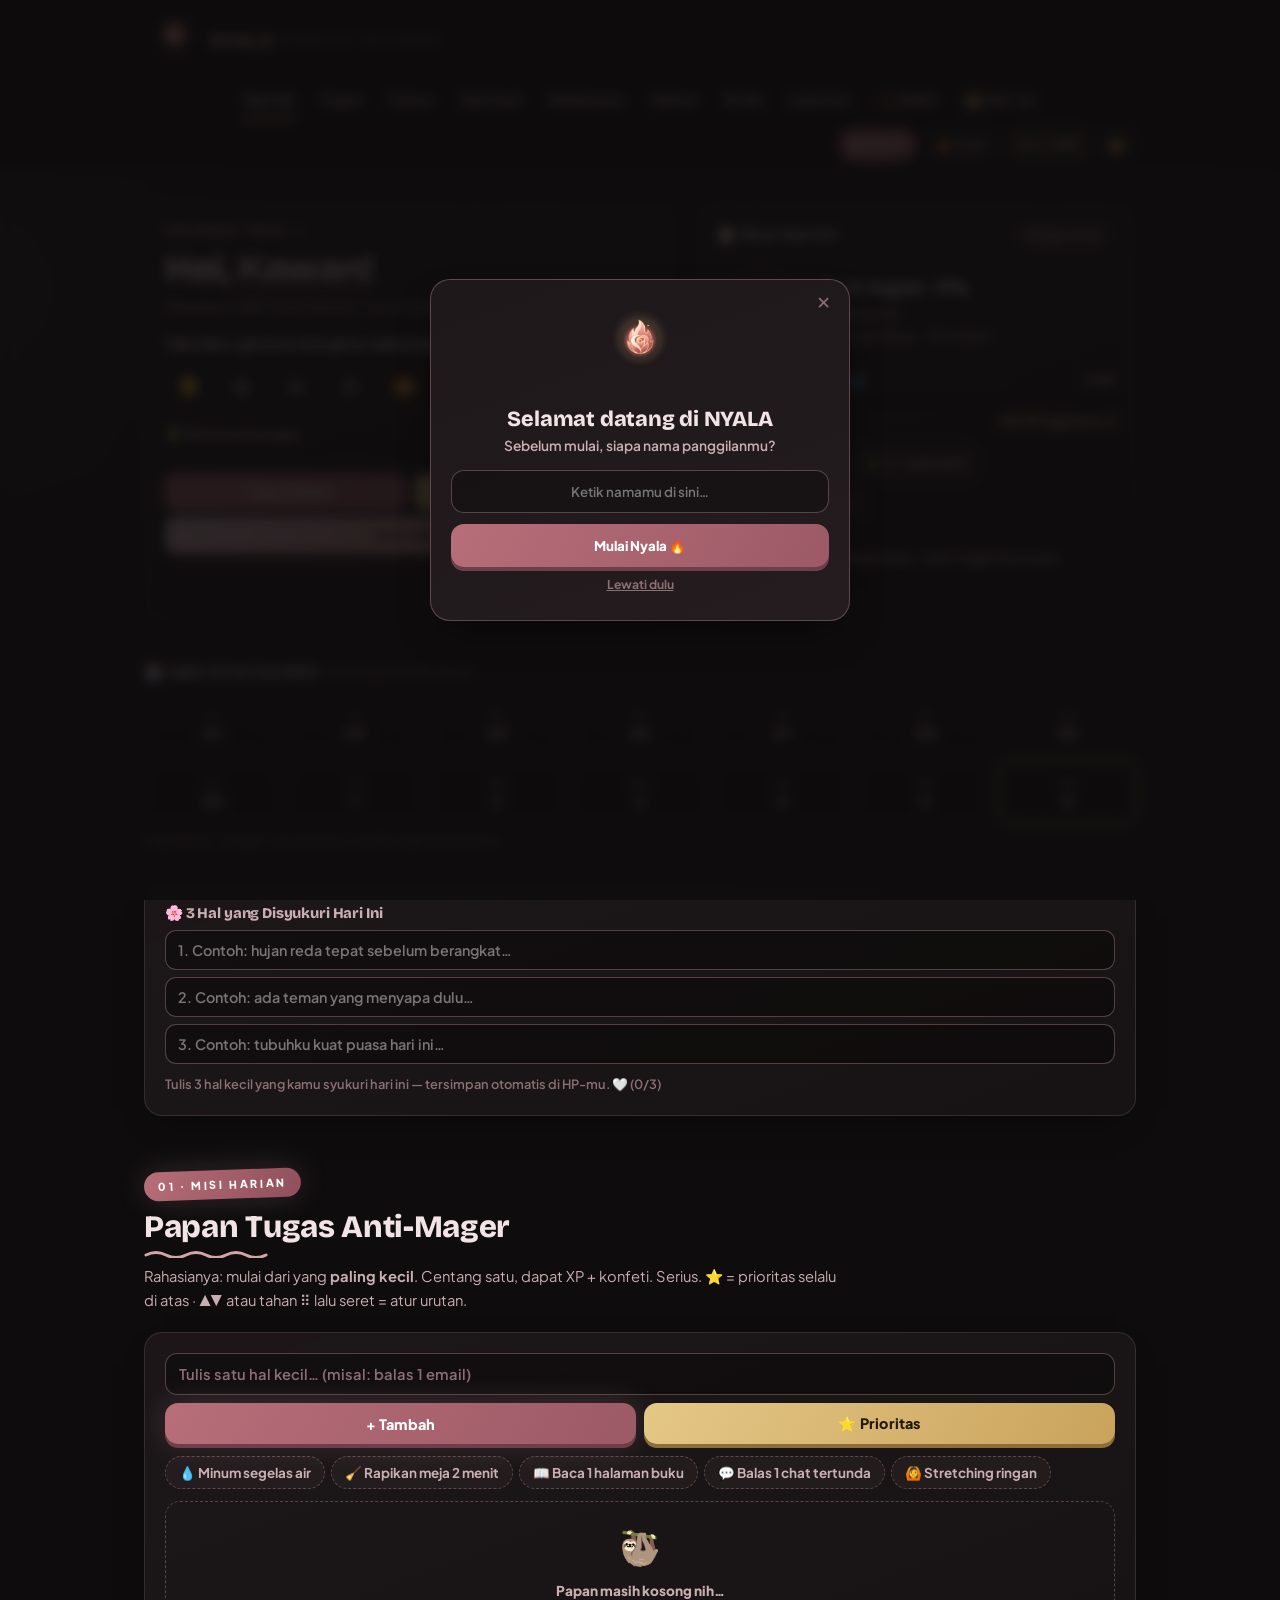
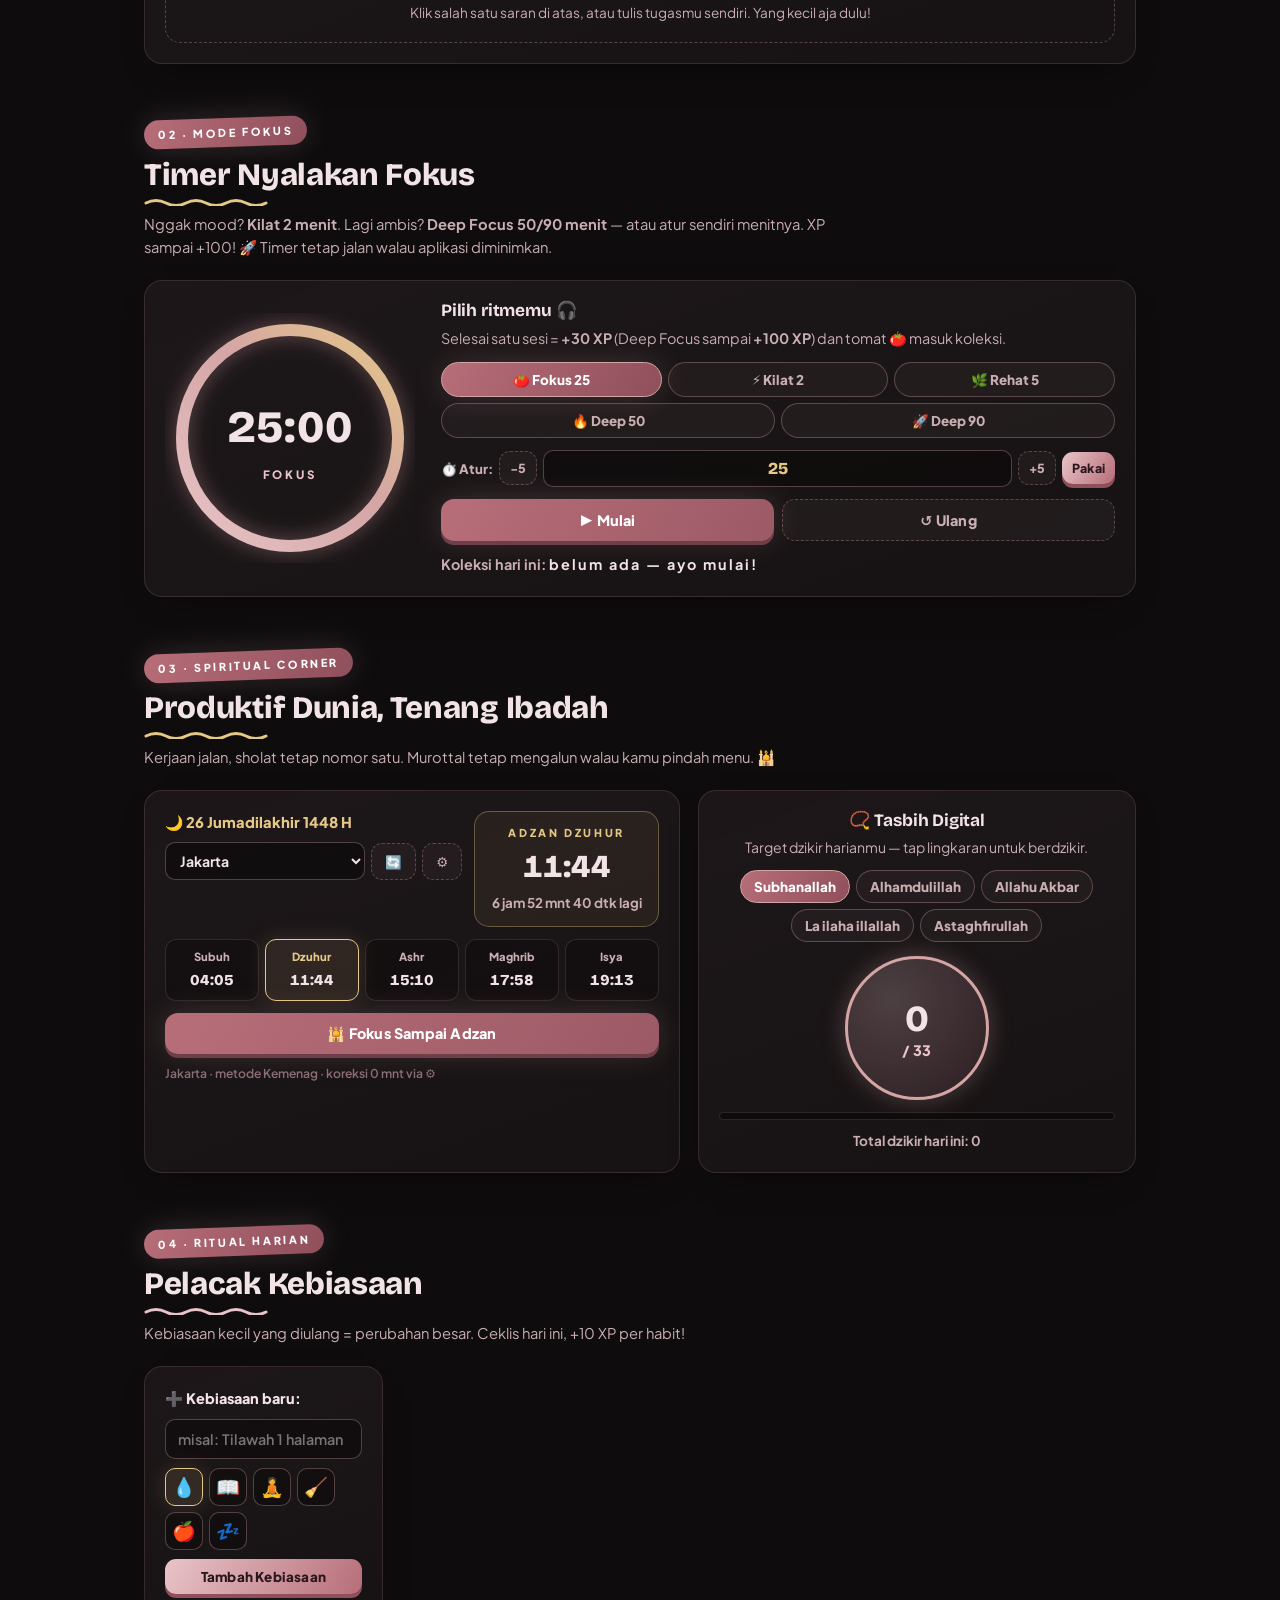
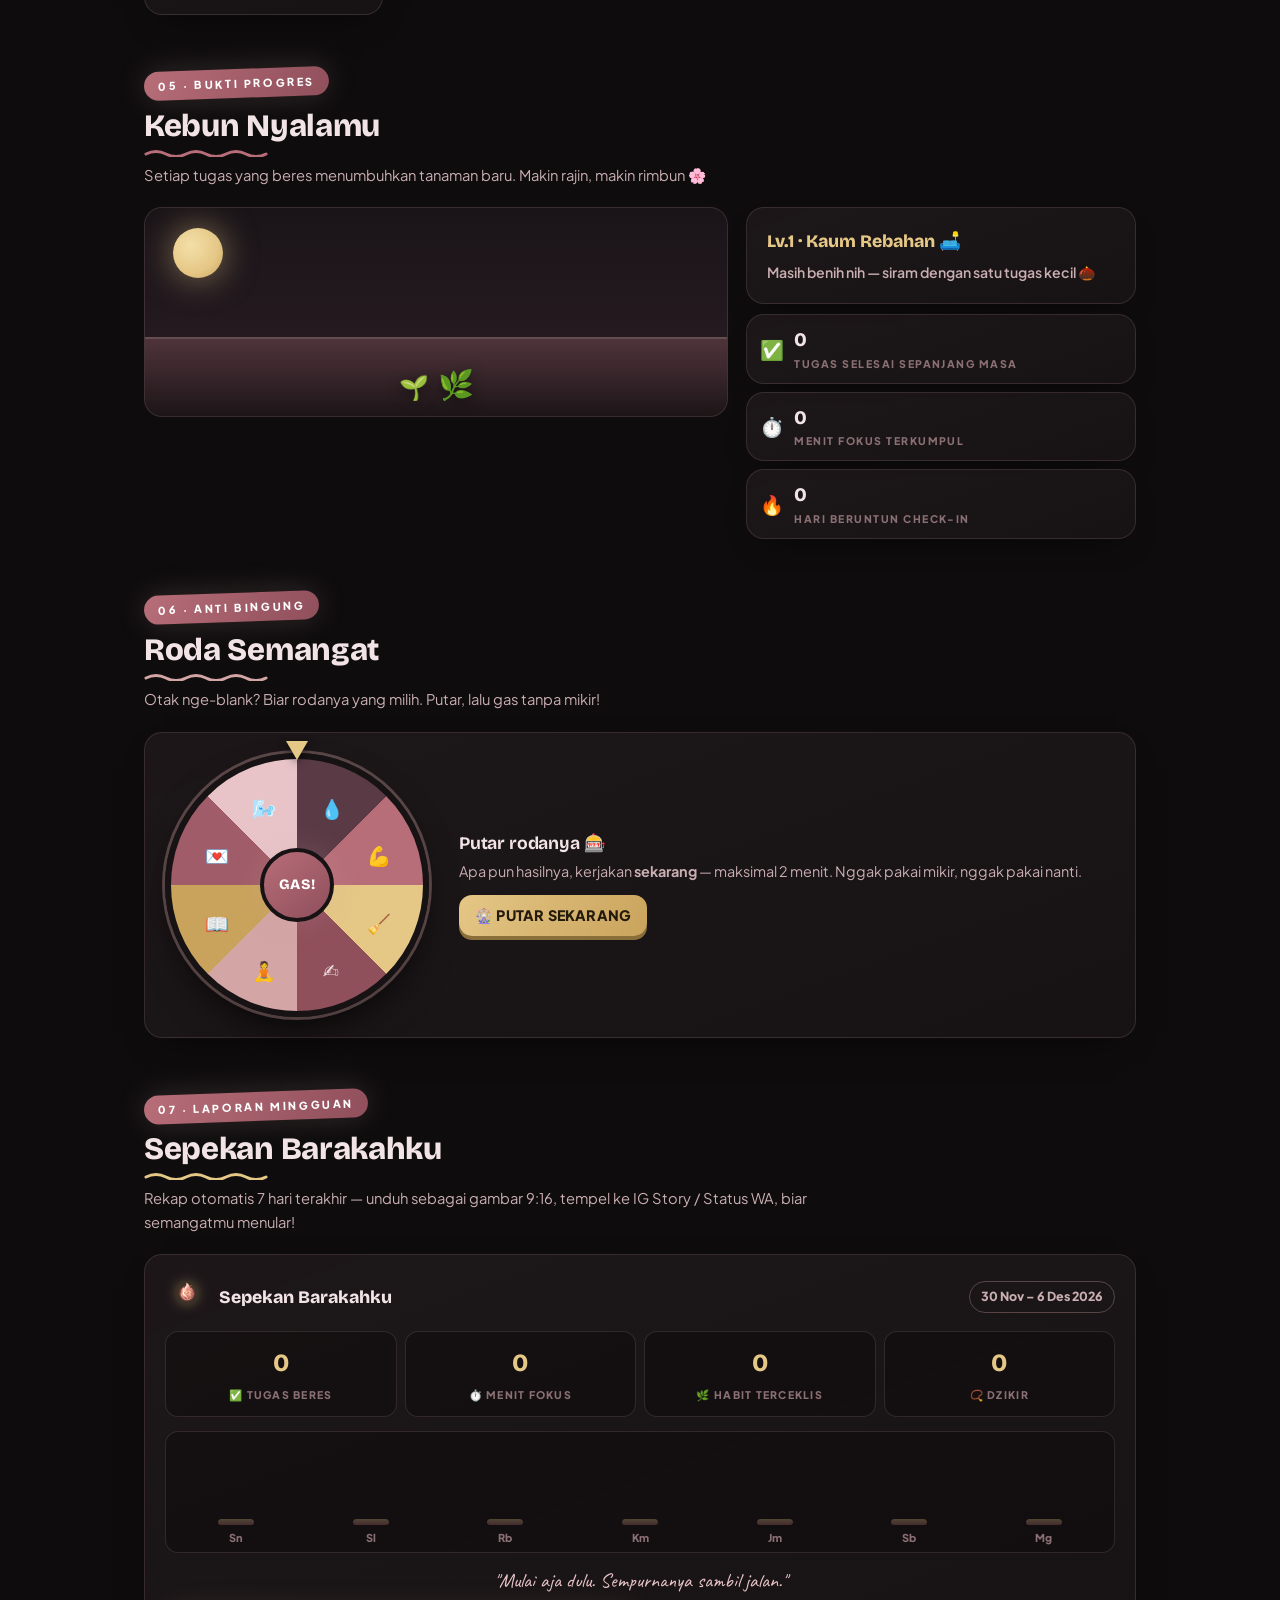
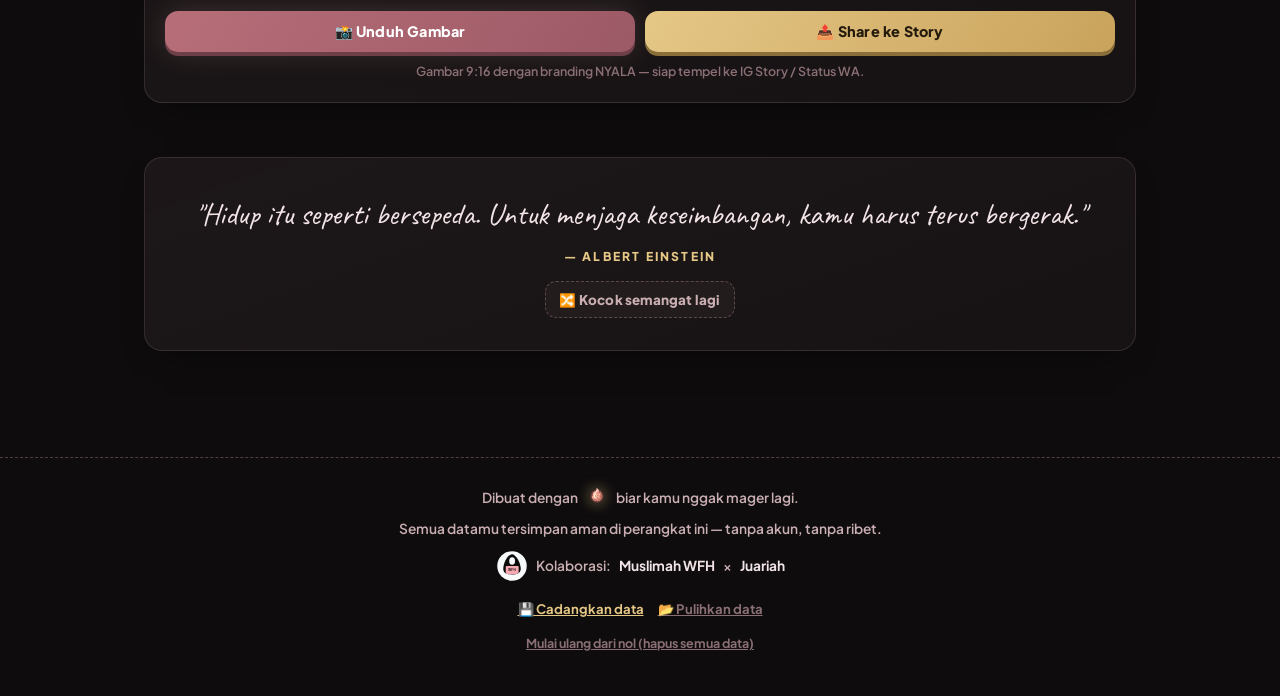
==== commit bd2478a1: "Update index.html" ====
--- a/index.html
+++ b/index.html
@@ -18,32 +18,6 @@
 #welcomeOverlay,#dayOverlay{overflow-y:auto;-webkit-overflow-scrolling:touch}
 #welcomeOverlay>div,#dayOverlay>div{margin:auto}
 #toasts{z-index:9700 !important}
-#iconStudio{position:fixed;inset:0;z-index:9800;display:none;background:rgba(10,8,9,.94);backdrop-filter:blur(8px);-webkit-backdrop-filter:blur(8px);overflow-y:auto;padding:18px 14px 40px}
-#iconStudio.open{display:block}
-.is-wrap{max-width:560px;margin:0 auto}
-.is-head{display:flex;align-items:center;gap:10px;margin-bottom:14px}
-.is-head h2{font-family:'Bricolage Grotesque',sans-serif;font-size:1.2rem;color:#f2e4e6;font-weight:800}
-.is-x{margin-left:auto;width:38px;height:38px;border-radius:11px;border:1px solid rgba(212,165,165,.34);background:rgba(212,165,165,.07);color:#c9aeb2;font-size:1rem;font-weight:800;cursor:pointer}
-.is-card{background:linear-gradient(160deg,rgba(30,24,26,.95),rgba(22,18,19,.95));border:1px solid rgba(212,165,165,.2);border-radius:18px;padding:16px;margin-bottom:14px}
-.is-prev{display:flex;gap:14px;align-items:center;justify-content:center;flex-wrap:wrap}
-.is-prev .pv{display:flex;flex-direction:column;align-items:center;gap:6px}
-.is-prev .pv canvas{border-radius:14px;box-shadow:0 8px 24px -10px rgba(0,0,0,.7)}
-.is-prev .pv small{font-size:.66rem;color:#8a6f74;font-weight:700}
-.is-row{display:flex;flex-direction:column;gap:6px;margin-bottom:12px}
-.is-row label{font-size:.78rem;font-weight:700;color:#c9aeb2;display:flex;justify-content:space-between}
-.is-row label b{color:#e5c786}
-.is-row select,.is-row input[type=range]{width:100%}
-.is-row select{border:1px solid rgba(212,165,165,.34);border-radius:10px;padding:9px 11px;background:rgba(0,0,0,.35);color:#f2e4e6;font-weight:700;font-size:.85rem;font-family:inherit}
-.is-row input[type=range]{-webkit-appearance:none;appearance:none;height:8px;border-radius:999px;background:rgba(212,165,165,.2);outline:none}
-.is-row input[type=range]::-webkit-slider-thumb{-webkit-appearance:none;width:20px;height:20px;border-radius:50%;background:linear-gradient(140deg,#e8c4c8,#b76e79);border:2px solid #171314;cursor:pointer}
-.is-btns{display:flex;gap:8px;flex-wrap:wrap}
-.is-btn{flex:1 1 45%;border:none;border-radius:12px;padding:12px;font-weight:800;font-size:.85rem;cursor:pointer;font-family:inherit}
-.is-btn.hot{background:linear-gradient(120deg,#b76e79,#9c5a66);color:#fff;box-shadow:0 4px 0 #6f3f49}
-.is-btn.gold{background:linear-gradient(120deg,#e5c786,#c9a35c);color:#241a0c;box-shadow:0 4px 0 #8a6f3a}
-.is-btn.ghost{background:rgba(212,165,165,.08);color:#c9aeb2;border:1px solid rgba(212,165,165,.3)}
-.is-note{font-size:.74rem;color:#8a6f74;line-height:1.6;margin-top:10px}
-.is-note b{color:#e5c786}
-.chip.icon-studio-btn{background:linear-gradient(120deg,rgba(183,110,121,.25),rgba(229,199,134,.15));border-color:rgba(229,199,134,.4);color:#e5c786;font-size:.9rem;padding:5px 10px}
 </style>
 <script>
 (function(){
@@ -92,7 +66,6 @@
       <span class="chip streak" id="streakChip" title="Streak check-in harianmu">🔥 0 hari</span>
       <span class="chip lvl" id="lvlChip">Lv.1</span>
       <button class="chip mute" id="muteBtn" type="button" aria-pressed="false" title="Suara nyala — tap untuk matikan">🔔</button>
-      <button class="chip icon-studio-btn" id="iconStudioBtn" type="button" title="Buat ikon launcher & splash tanpa kotak">🌹</button>
     </div>
   </div>
 </header>
@@ -433,51 +406,6 @@
   </div>
 </div>
 
-<div id="iconStudio" aria-hidden="true">
-  <div class="is-wrap">
-    <div class="is-head">
-      <h2>🌹 Pembuat Ikon Launcher</h2>
-      <button class="is-x" id="isClose" type="button" aria-label="Tutup">✕</button>
-    </div>
-    <div class="is-card">
-      <div class="is-prev">
-        <div class="pv"><canvas id="pvAny" width="128" height="128"></canvas><small>Home screen</small></div>
-        <div class="pv"><canvas id="pvMask" width="128" height="128"></canvas><small>Splash / maskable</small></div>
-      </div>
-    </div>
-    <div class="is-card">
-      <div class="is-row">
-        <label for="isBg">Latar belakang <b id="isBgV">Gelap NYALA</b></label>
-        <select id="isBg">
-          <option value="dark" selected>Gelap NYALA (#0e0c0d) — menyatu dengan homepage</option>
-          <option value="transparent">Transparan</option>
-          <option value="grad">Gradasi rose-gold gelap</option>
-        </select>
-      </div>
-      <div class="is-row">
-        <label for="isPad">Area aman maskable <b id="isPadV">20%</b></label>
-        <input type="range" id="isPad" min="10" max="35" value="20">
-      </div>
-      <div class="is-row">
-        <label for="isScale">Ukuran logo <b id="isScaleV">62%</b></label>
-        <input type="range" id="isScale" min="45" max="80" value="62">
-      </div>
-      <div class="is-btns">
-        <button class="is-btn hot" id="isDlAny" type="button">⬇️ icon.png</button>
-        <button class="is-btn gold" id="isDlMask" type="button">⬇️ icon-maskable.png</button>
-        <button class="is-btn ghost" id="isDlBoth" type="button">⬇️ Unduh keduanya</button>
-      </div>
-      <p class="is-note">
-        <b>Cara pakai:</b> 1) Unduh <b>icon.png</b> dan <b>icon-maskable.png</b> di atas.
-        2) Di GitHub, upload kedua file itu ke root repo (timpa yang lama).
-        3) Commit, lalu di HP hapus ikon NYALA lama → buka situs ini di Chrome → ⋮ → Install aplikasi.
-        Hasilnya: ikon home screen & splash berlatar gelap yang sama dengan homepage, tanpa kotak putih, tanpa tepian — profesional.
-        <br><br><b>Kenapa perlu unduh manual?</b> Browser tidak boleh menulis file langsung ke repositori GitHub-mu demi keamanan, jadi langkah upload-nya tetap lewat GitHub. Datamu (XP/streak/tugas) tidak terpengaruh sama sekali.
-      </p>
-    </div>
-  </div>
-</div>
-
 <canvas id="cfx"></canvas>
 <div id="toasts" aria-live="polite"></div>
 
@@ -490,8 +418,6 @@
   var wrap=$('nyalaFrameWrap'),frame=$('nyalaFrame');
   var loadedPage='',visible=false,lastBtn=null,playing=false,nowTitle='',nowSub='';
   var muted=false;try{muted=localStorage.getItem('nyala_mute')==='1';}catch(e){}
-  var installEvt=null;
-  window.addEventListener('beforeinstallprompt',function(e){e.preventDefault();installEvt=e;});
   window.__nyalaFrameVisible=function(){return visible;};
 
   function toast(m,g){
@@ -501,7 +427,7 @@
     setTimeout(function(){t.classList.add('go');setTimeout(function(){if(t.parentNode)t.parentNode.removeChild(t);},320);},3200);
   }
 
-  /* ===== PEMBERSIH TEPIAN KOTAK IKON (runtime, alpha sungguhan) ===== */
+  /* ===== PEMBERSIH TEPIAN KOTAK IKON (alpha sungguhan, tanpa UI) ===== */
   var ICON_SEL='img.mark, img.brand-mark, img.np-art, #welcomeOverlay img';
   var FALLBACK_MASK='radial-gradient(circle at 50% 40%, #000 26%, rgba(0,0,0,.55) 36%, transparent 46%)';
   function iconImgs(){return Array.prototype.slice.call(document.querySelectorAll(ICON_SEL));}
@@ -559,81 +485,6 @@
     });
   }
 
-  /* ===== ICON STUDIO ===== */
-  var studioSrc=null,studioReady=false;
-  function loadStudioSrc(){
-    if(studioReady)return;
-    var im=new Image();
-    im.onload=function(){studioSrc=im;studioReady=true;renderStudio();};
-    im.onerror=function(){toast('⚠️ Gagal memuat icon.png untuk studio.');};
-    im.src=window.__nyalaCleanIcon||('icon.png?t='+Date.now());
-  }
-  function studioOpts(mask){
-    return {bg:$('isBg').value,pad:parseInt($('isPad').value,10)/100,scale:parseInt($('isScale').value,100)/100,mask:!!mask};
-  }
-  function drawIcon(canvas,size,o){
-    canvas.width=size;canvas.height=size;
-    var x=canvas.getContext('2d');
-    x.clearRect(0,0,size,size);
-    if(o.bg==='dark'){x.fillStyle='#0e0c0d';x.fillRect(0,0,size,size);}
-    else if(o.bg==='grad'){
-      var g=x.createRadialGradient(size/2,size/2,size*0.1,size/2,size/2,size*0.7);
-      g.addColorStop(0,'#2a171b');g.addColorStop(1,'#0e0c0d');
-      x.fillStyle=g;x.fillRect(0,0,size,size);
-    }
-    if(!studioSrc)return;
-    var pad=o.mask?Math.max(o.pad,0.2):o.pad*0.5;
-    var avail=size*(1-pad*2);
-    var ar=studioSrc.width/studioSrc.height;
-    var dw,dh;
-    if(ar>1){dw=avail;dh=avail/ar;}else{dh=avail;dw=avail*ar;}
-    dw*=o.scale;dh*=o.scale;
-    x.drawImage(studioSrc,(size-dw)/2,(size-dh)/2,dw,dh);
-  }
-  function renderStudio(){
-    if(!studioReady)return;
-    drawIcon($('pvAny'),128,studioOpts(false));
-    drawIcon($('pvMask'),128,studioOpts(true));
-    $('isBgV').textContent=$('isBg').options[$('isBg').selectedIndex].text.split('—')[0].trim();
-    $('isPadV').textContent=$('isPad').value+'%';
-    $('isScaleV').textContent=$('isScale').value+'%';
-  }
-  function downloadCanvas(canvas,name){
-    canvas.toBlob(function(blob){
-      if(!blob){toast('⚠️ Gagal membuat gambar.');return;}
-      var a=document.createElement('a');
-      a.href=URL.createObjectURL(blob);a.download=name;
-      document.body.appendChild(a);a.click();document.body.removeChild(a);
-      setTimeout(function(){URL.revokeObjectURL(a.href);},4000);
-      toast('⬇️ '+name+' terunduh.',true);
-    },'image/png');
-  }
-  function openStudio(){
-    loadStudioSrc();
-    $('iconStudio').classList.add('open');
-    $('iconStudio').setAttribute('aria-hidden','false');
-    document.body.style.overflow='hidden';
-    renderStudio();
-  }
-  function closeStudio(){
-    $('iconStudio').classList.remove('open');
-    $('iconStudio').setAttribute('aria-hidden','true');
-    if(!visible)document.body.style.overflow='';
-  }
-  function bindStudio(){
-    var btn=$('iconStudioBtn');
-    if(btn)btn.addEventListener('click',function(e){e.preventDefault();openStudio();});
-    $('isClose').addEventListener('click',closeStudio);
-    $('iconStudio').addEventListener('click',function(e){if(e.target===$('iconStudio'))closeStudio();});
-    ['isBg','isPad','isScale'].forEach(function(id){$(id).addEventListener('input',renderStudio);});
-    $('isDlAny').addEventListener('click',function(){var c=document.createElement('canvas');drawIcon(c,1024,studioOpts(false));downloadCanvas(c,'icon.png');});
-    $('isDlMask').addEventListener('click',function(){var c=document.createElement('canvas');drawIcon(c,512,studioOpts(true));downloadCanvas(c,'icon-maskable.png');});
-    $('isDlBoth').addEventListener('click',function(){
-      var c1=document.createElement('canvas');drawIcon(c1,1024,studioOpts(false));downloadCanvas(c1,'icon.png');
-      setTimeout(function(){var c2=document.createElement('canvas');drawIcon(c2,512,studioOpts(true));downloadCanvas(c2,'icon-maskable.png');},500);
-    });
-  }
-
   /* ===== PLAYER / FRAME / MUTE / HISTORY / NAV ===== */
   function playerH(){var p=$('nyalaPlayer');return p&&!p.hidden?p.offsetHeight:0;}
   function syncPad(){
@@ -801,7 +652,7 @@
   }
   function boot(){
     initIcons();
-    headH();scrolled();paintMute();spy();overlayFix();normalizeHistory();watchHistory();bindStudio();
+    headH();scrolled();paintMute();spy();overlayFix();normalizeHistory();watchHistory();
     var mb=$('muteBtn');if(mb)mb.addEventListener('click',toggleMute);
     var tg=$('npToggle');if(tg)tg.addEventListener('click',togglePlayback);
     var op=$('npOpen');if(op)op.addEventListener('click',function(){showFrame('quran.html',true);});
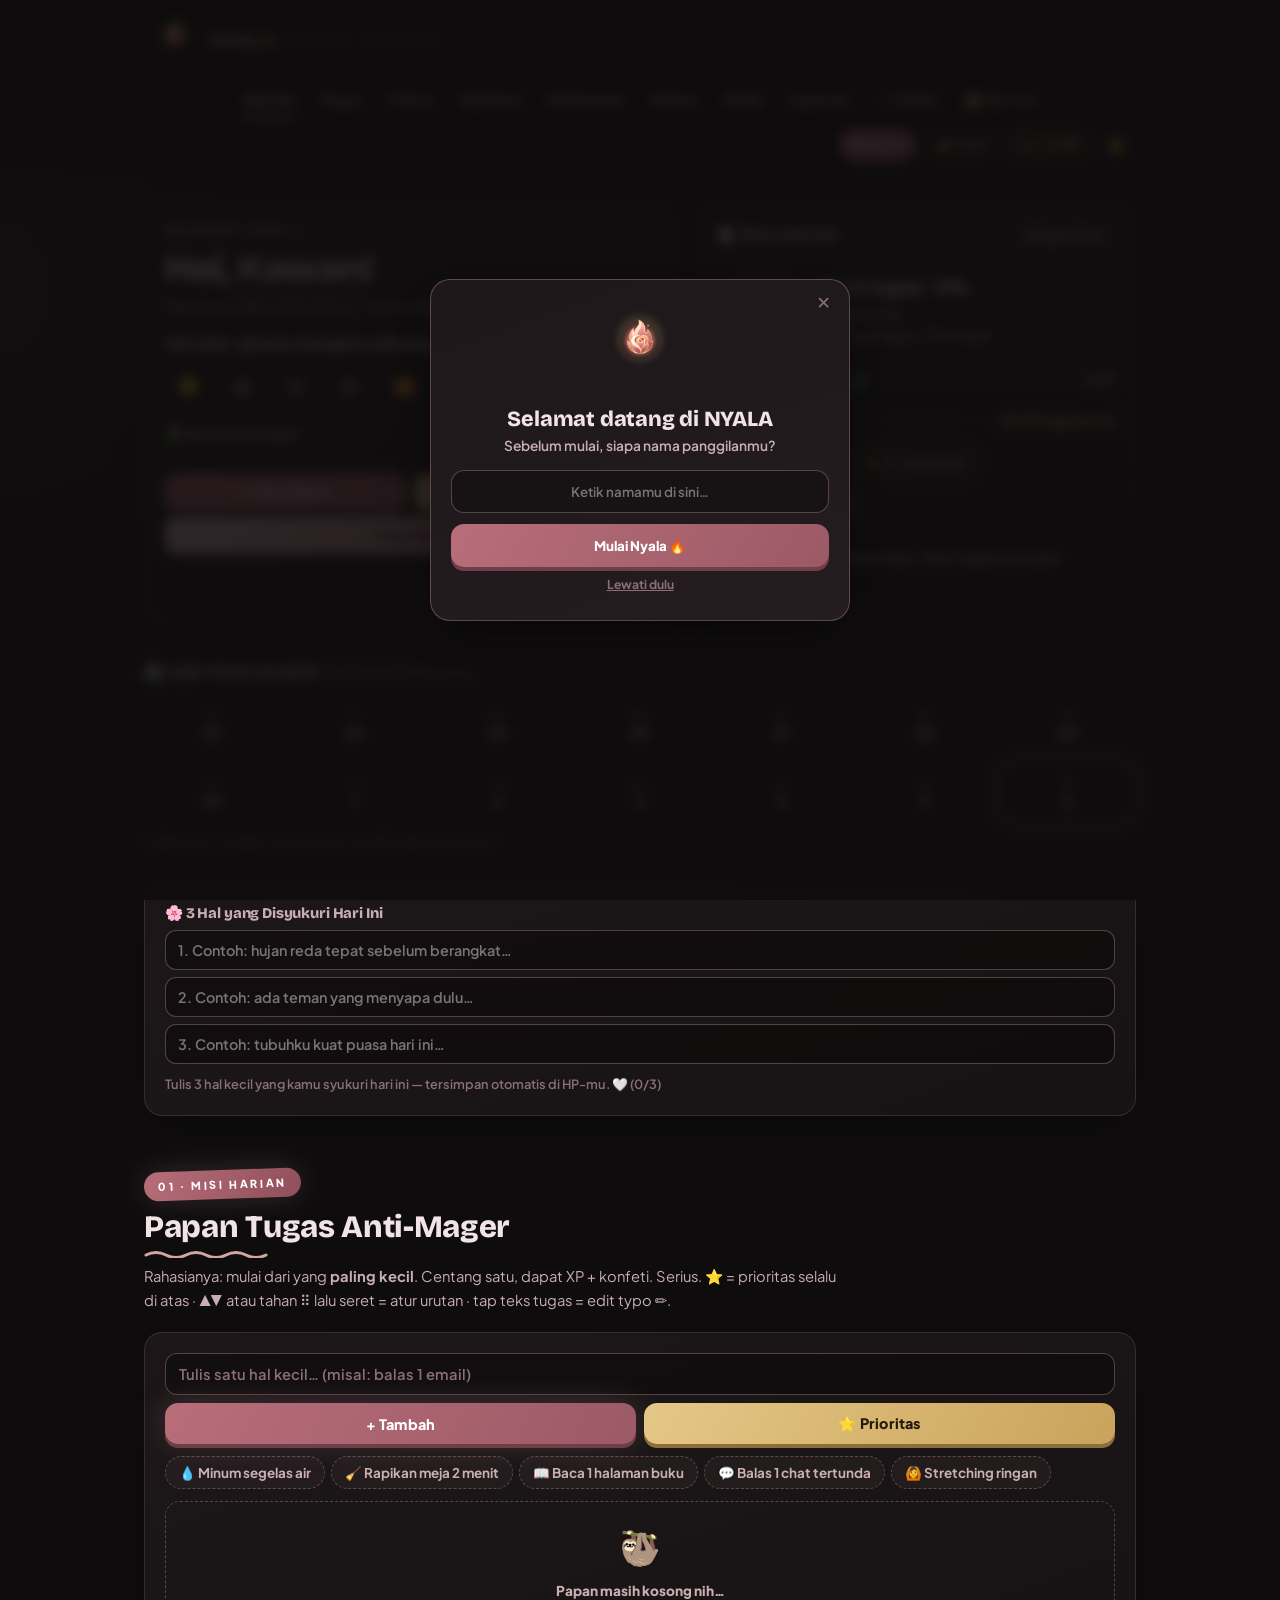
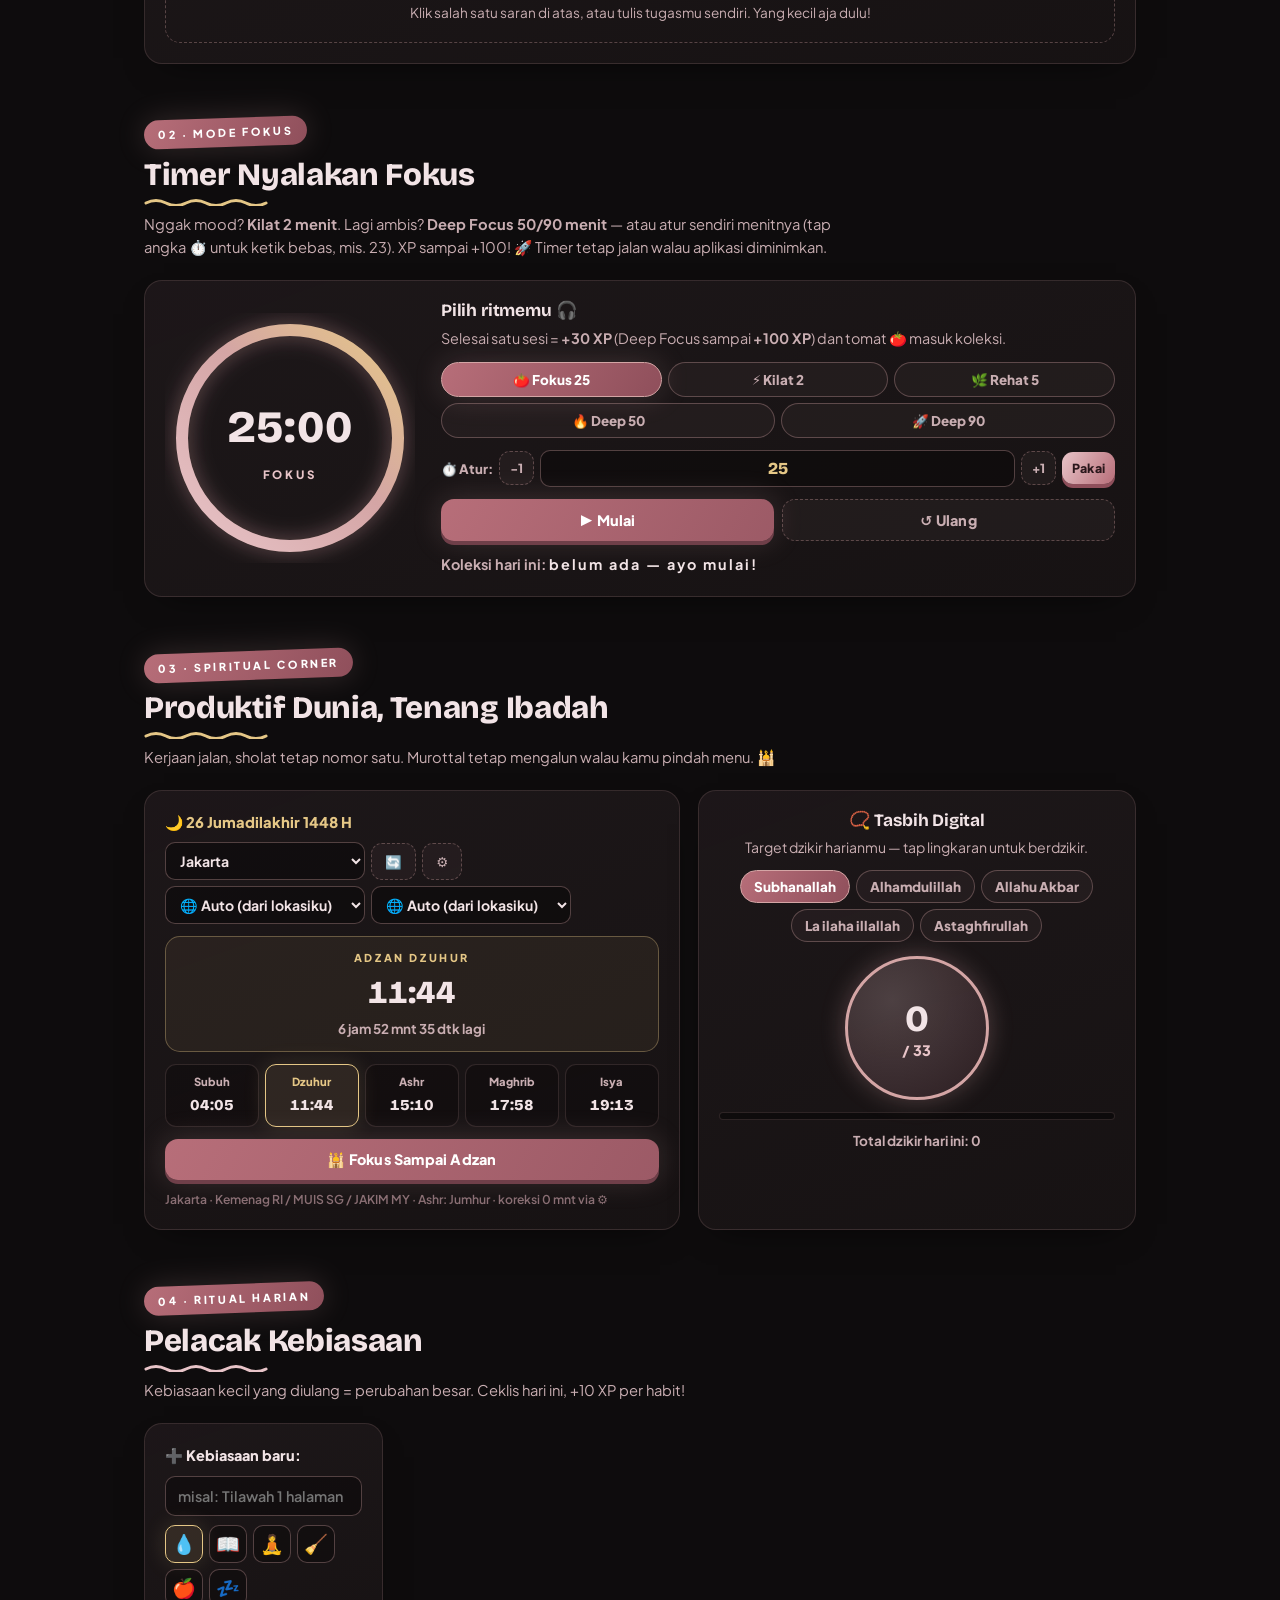
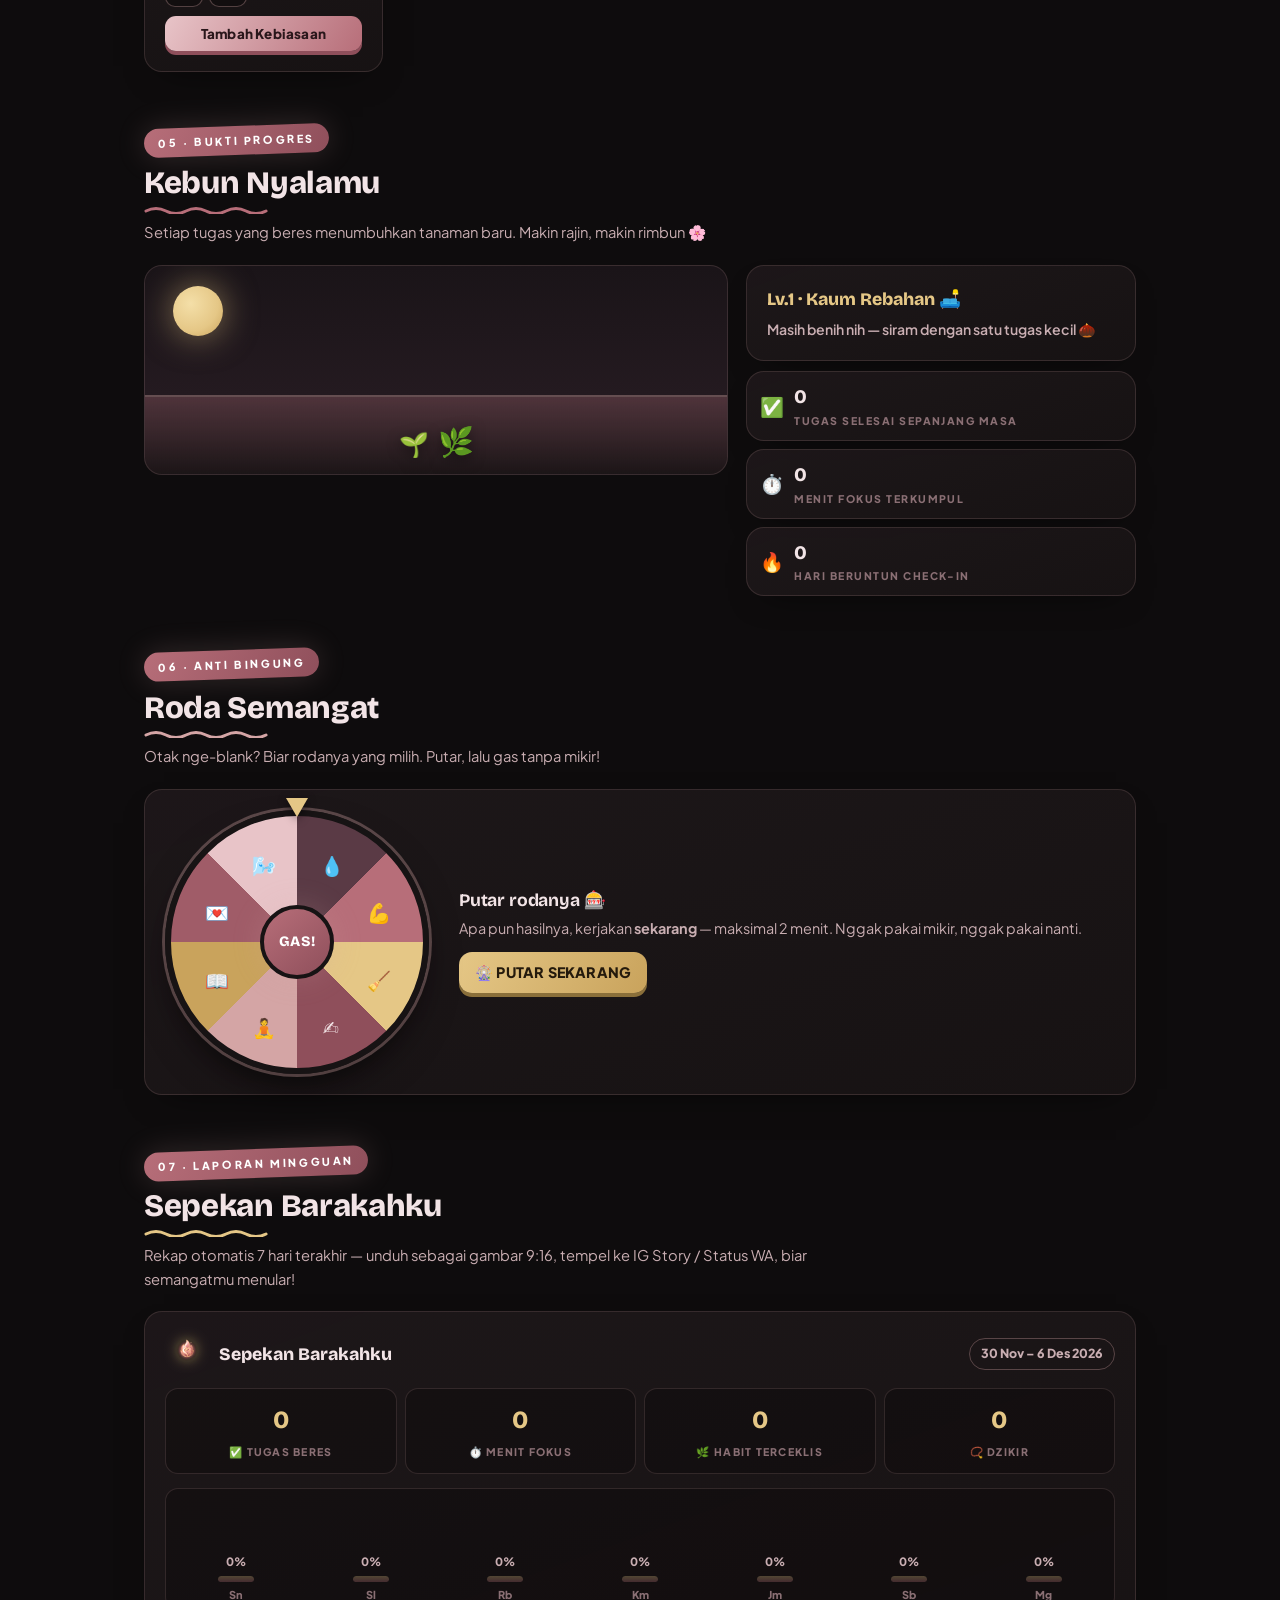
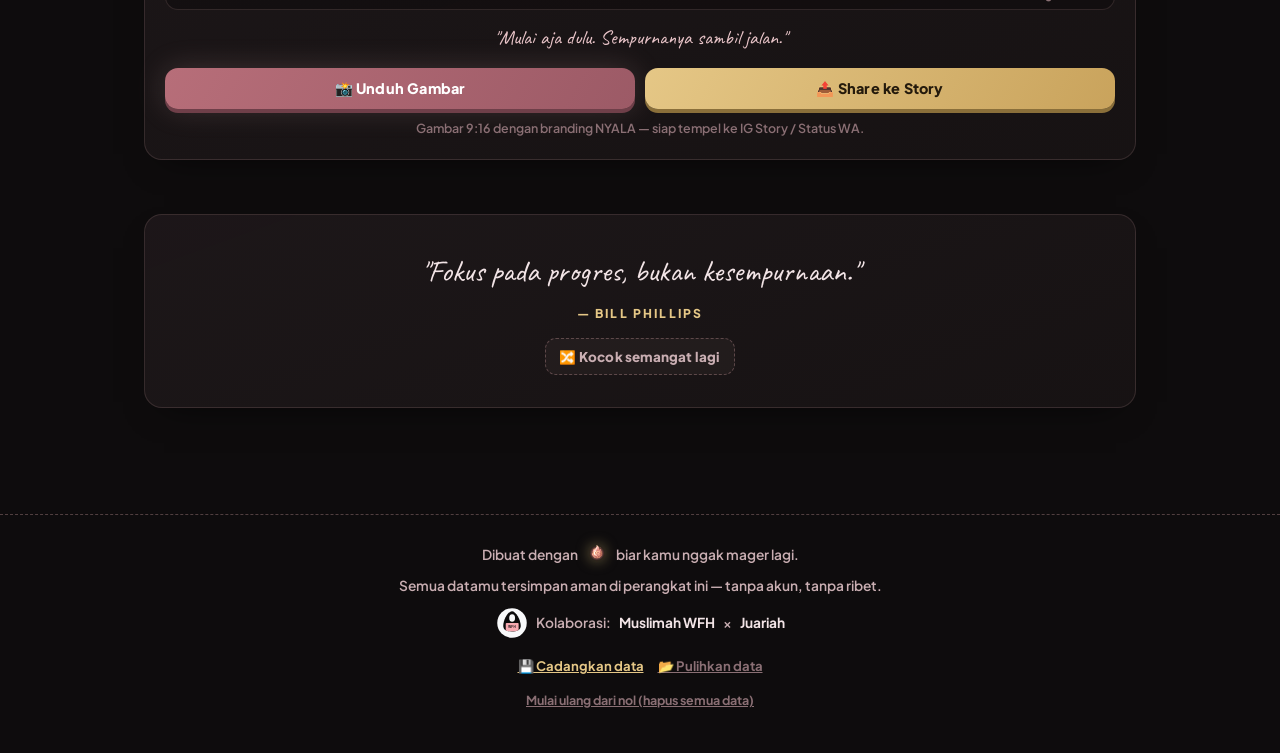
==== commit 11729fba: "Update index.html" ====
--- a/index.html
+++ b/index.html
@@ -9,7 +9,7 @@
 <link rel="preconnect" href="https://fonts.googleapis.com">
 <link rel="preconnect" href="https://fonts.gstatic.com" crossorigin>
 <link href="https://fonts.googleapis.com/css2?family=Bricolage+Grotesque:opsz,wght@12..96,400..800&family=Plus+Jakarta+Sans:wght@400;500;600;700;800&family=Caveat:wght@600;700&display=swap" rel="stylesheet">
-<link rel="stylesheet" href="styles.css?v=18">
+<link rel="stylesheet" href="styles.css?v=19">
 <link rel="manifest" href="manifest.webmanifest?v=9">
 <meta name="theme-color" content="#0e0c0d">
 <meta name="mobile-web-app-capable" content="yes">
@@ -151,7 +151,7 @@
     <span class="sec-tag">01 · MISI HARIAN</span>
     <div><h2>Papan Tugas Anti-Mager</h2>
       <svg class="squiggle" width="130" height="8" viewBox="0 0 130 8"><path d="M2 5 Q 12 0, 22 5 T 42 5 T 62 5 T 82 5 T 102 5 T 122 5" fill="none" stroke="#d4a5a5" stroke-width="3" stroke-linecap="round"/></svg></div>
-    <p class="sec-sub">Rahasianya: mulai dari yang <b>paling kecil</b>. Centang satu, dapat XP + konfeti. Serius. ⭐ = prioritas selalu di atas · ▲▼ atau tahan ⠿ lalu seret = atur urutan.</p>
+    <p class="sec-sub">Rahasianya: mulai dari yang <b>paling kecil</b>. Centang satu, dapat XP + konfeti. Serius. ⭐ = prioritas selalu di atas · ▲▼ atau tahan ⠿ lalu seret = atur urutan · tap teks tugas = edit typo ✏️.</p>
   </div>
   <div class="card task-card reveal">
     <div class="task-input-row">
@@ -174,7 +174,7 @@
     <span class="sec-tag">02 · MODE FOKUS</span>
     <div><h2>Timer Nyalakan Fokus</h2>
       <svg class="squiggle" width="130" height="8" viewBox="0 0 130 8"><path d="M2 5 Q 12 0, 22 5 T 42 5 T 62 5 T 82 5 T 102 5 T 122 5" fill="none" stroke="#e5c786" stroke-width="3" stroke-linecap="round"/></svg></div>
-    <p class="sec-sub">Nggak mood? <b>Kilat 2 menit</b>. Lagi ambis? <b>Deep Focus 50/90 menit</b> — atau atur sendiri menitnya. XP sampai +100! 🚀 Timer tetap jalan walau aplikasi diminimkan.</p>
+    <p class="sec-sub">Nggak mood? <b>Kilat 2 menit</b>. Lagi ambis? <b>Deep Focus 50/90 menit</b> — atau atur sendiri menitnya (tap angka ⏱️ untuk ketik bebas, mis. 23). XP sampai +100! 🚀 Timer tetap jalan walau aplikasi diminimkan.</p>
   </div>
   <div class="card focus-wrap reveal">
     <div class="ring-wrap">
@@ -199,9 +199,9 @@
       </div>
       <div class="custom-row" id="customRow">
         <span class="cr-label">⏱️ Atur:</span>
-        <button class="btn ghost small" id="minMinus" aria-label="Kurangi 5 menit">−5</button>
-        <button class="custom-val" id="customVal" title="Tap untuk ketik angka persis">25</button>
-        <button class="btn ghost small" id="minPlus" aria-label="Tambah 5 menit">+5</button>
+        <button class="btn ghost small" id="minMinus" aria-label="Kurangi 1 menit">−1</button>
+        <button class="custom-val" id="customVal" title="Tap untuk ketik angka persis, mis. 23">25</button>
+        <button class="btn ghost small" id="minPlus" aria-label="Tambah 1 menit">+1</button>
         <button class="btn leafy small" id="useCustom">Pakai</button>
       </div>
       <div class="timer-btns">
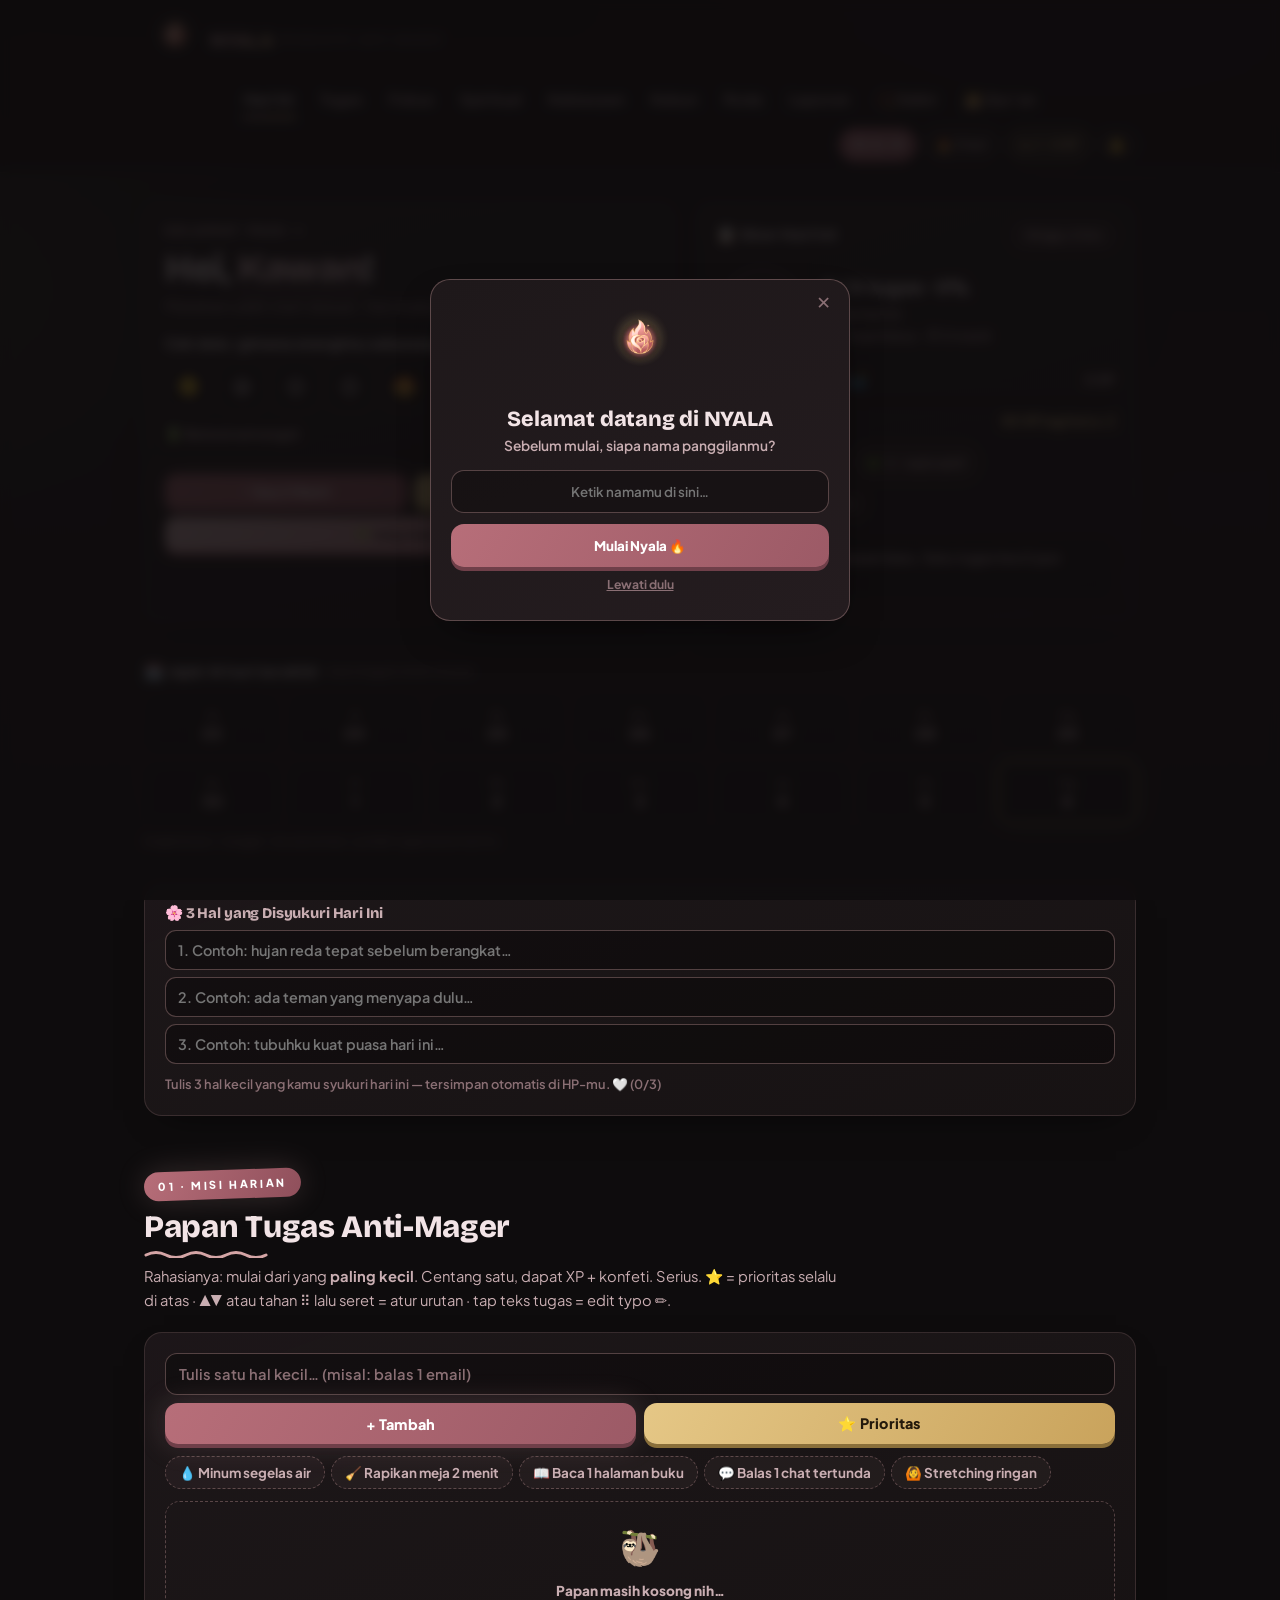
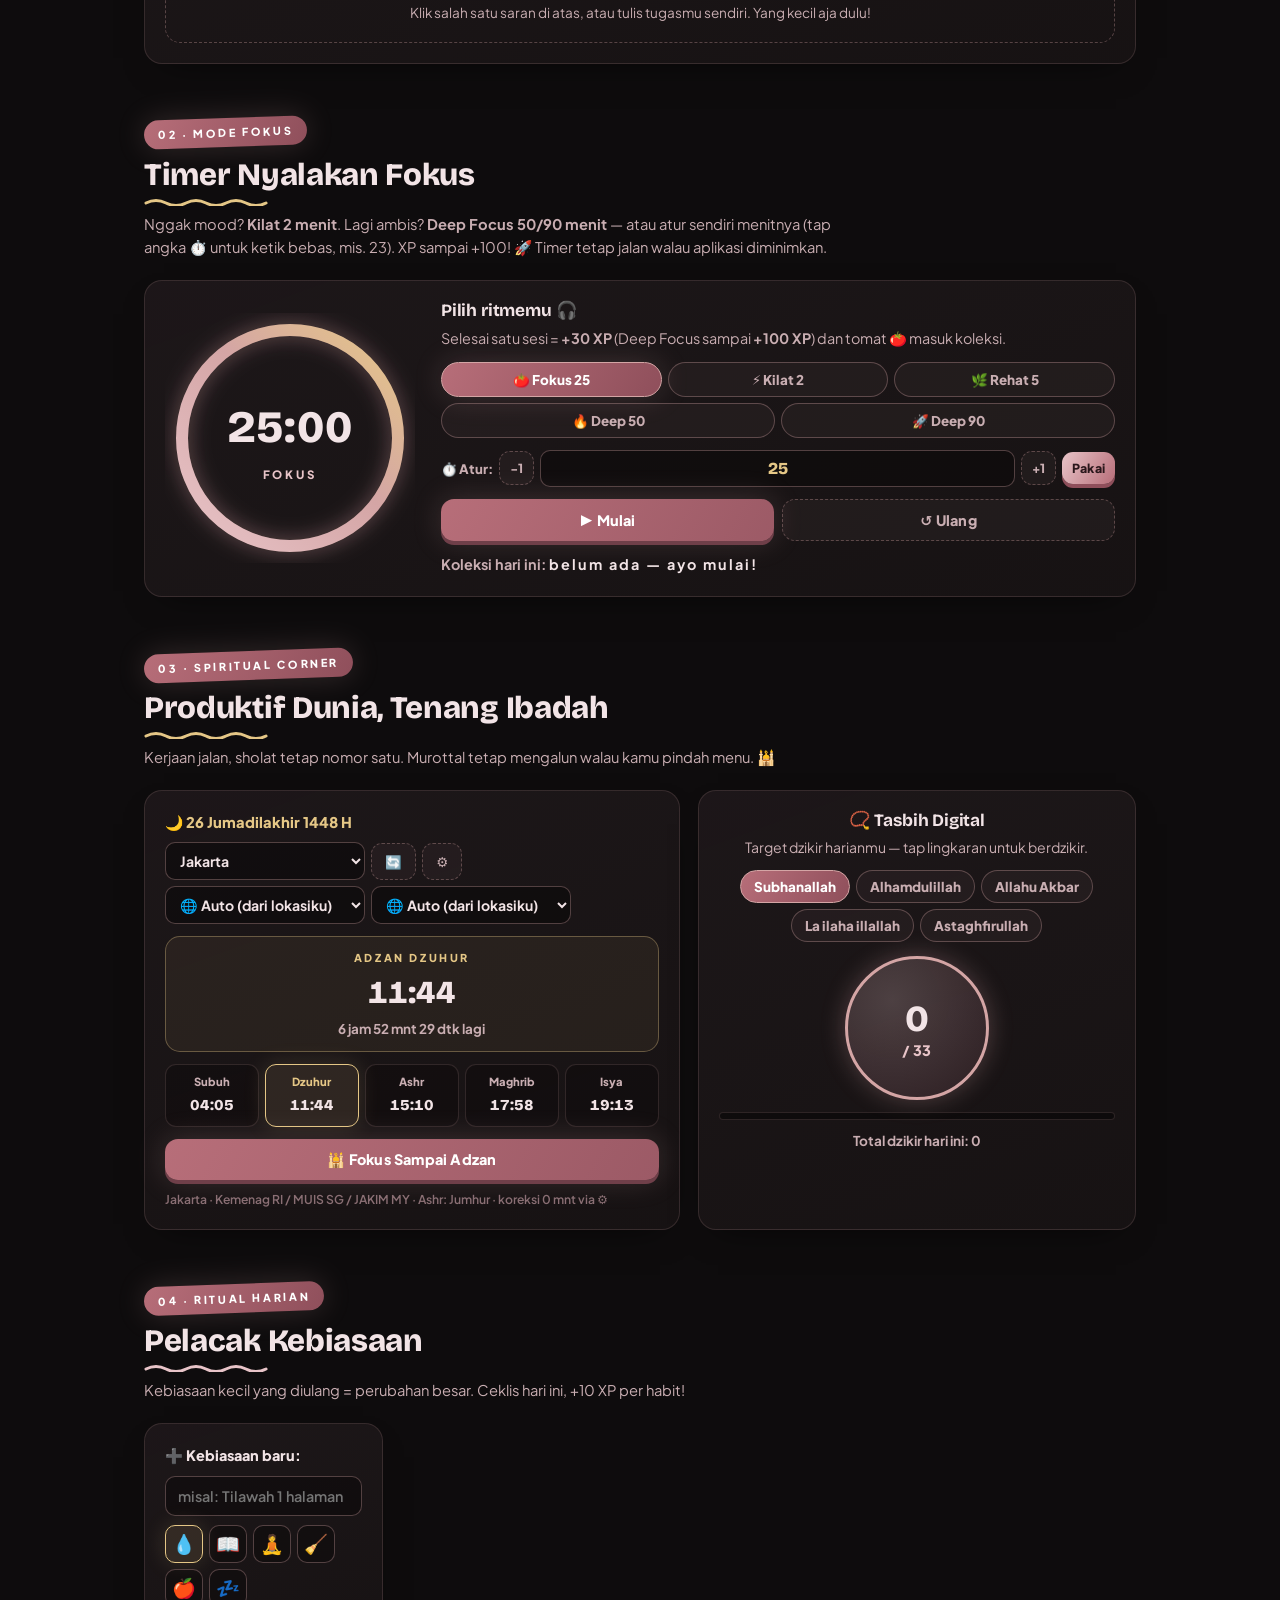
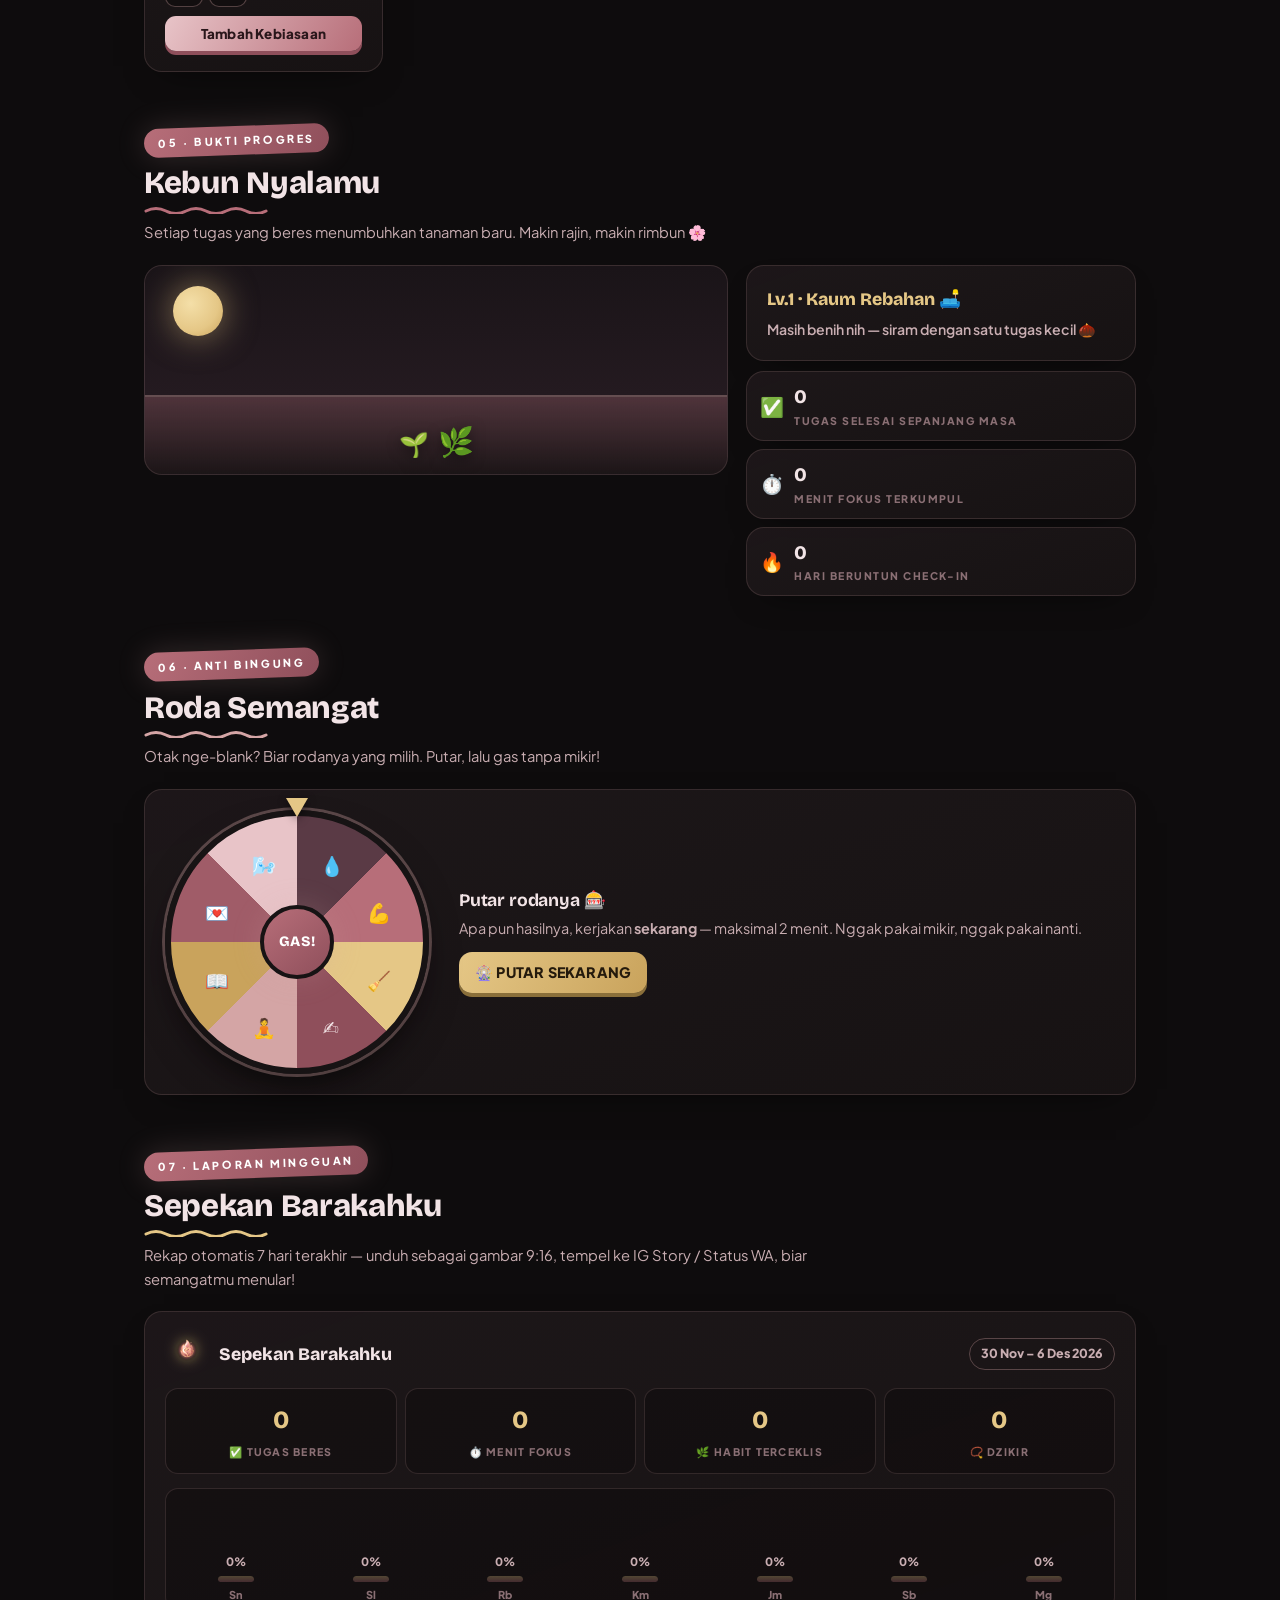
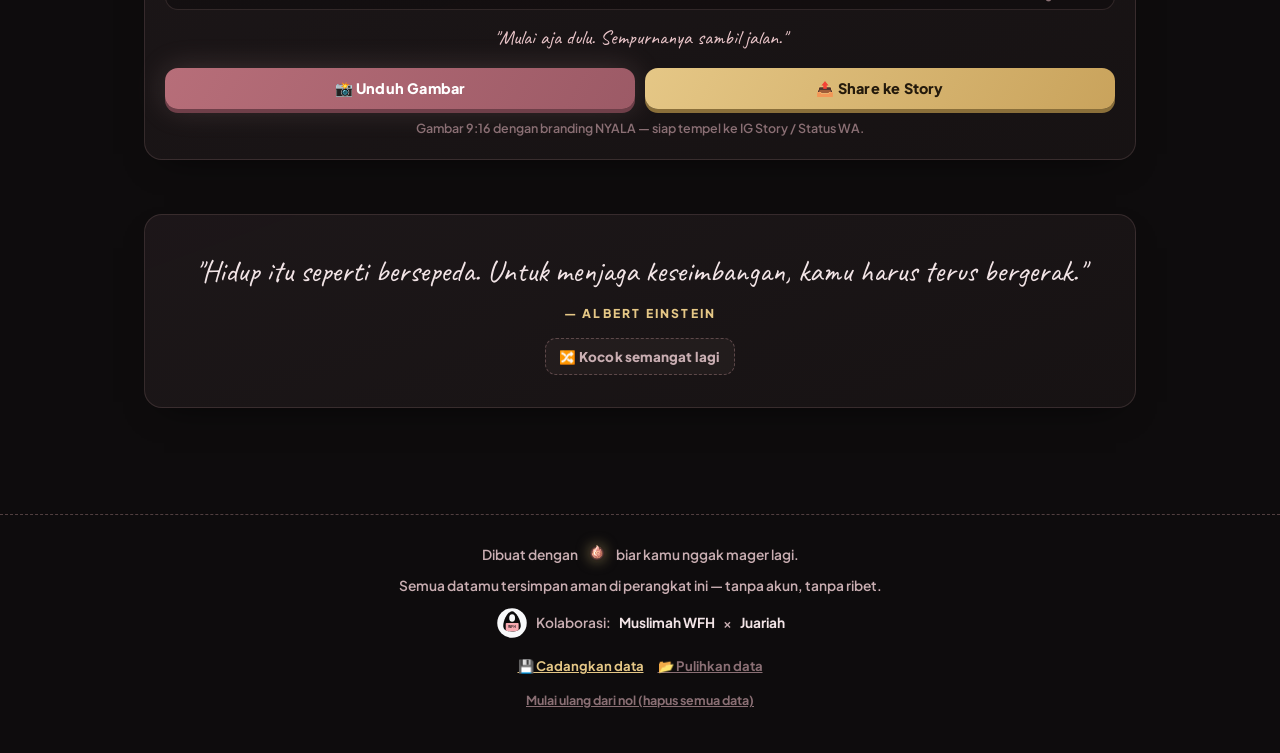
==== commit 542b1350: "Update index.html" ====
--- a/index.html
+++ b/index.html
@@ -677,5 +677,6 @@
   if(document.readyState==='loading')document.addEventListener('DOMContentLoaded',boot);else boot();
 })();
 </script>
+  <script src="nyala-i18n.js" defer></script>
 </body>
 </html>
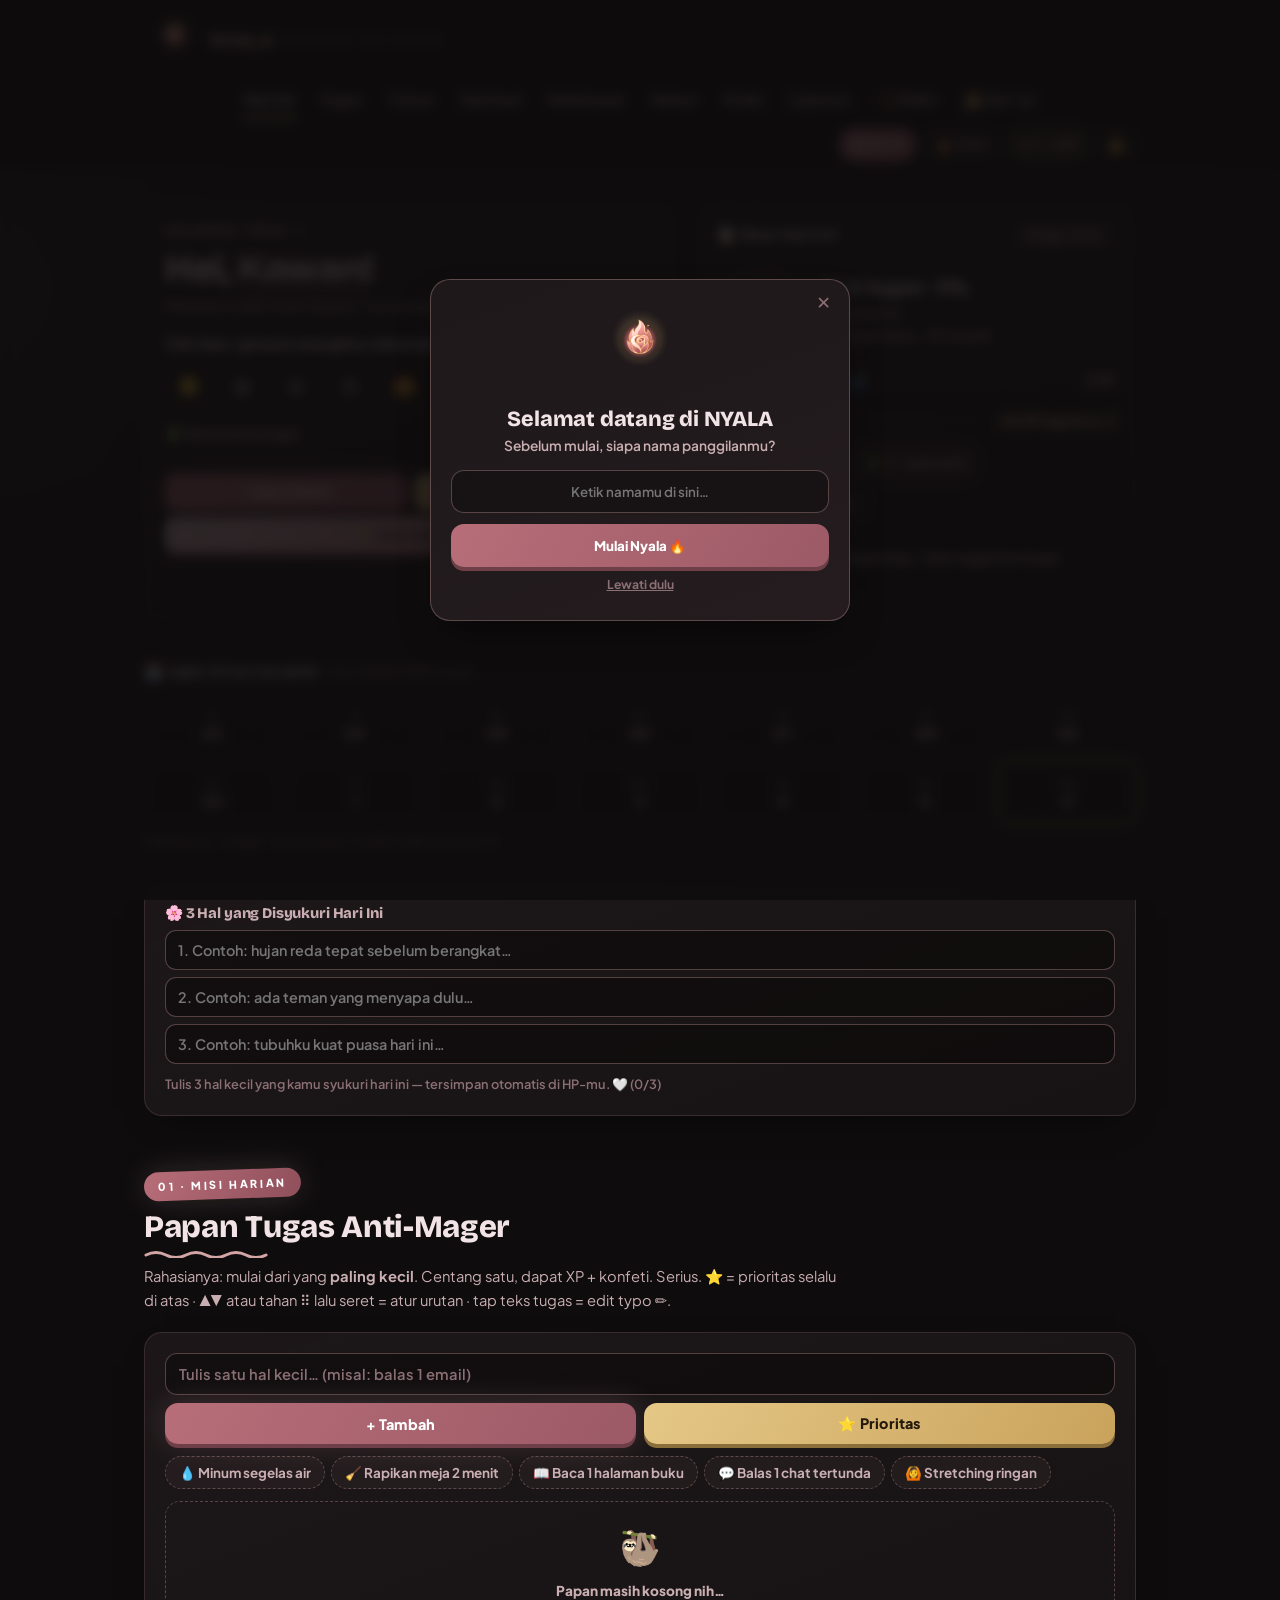
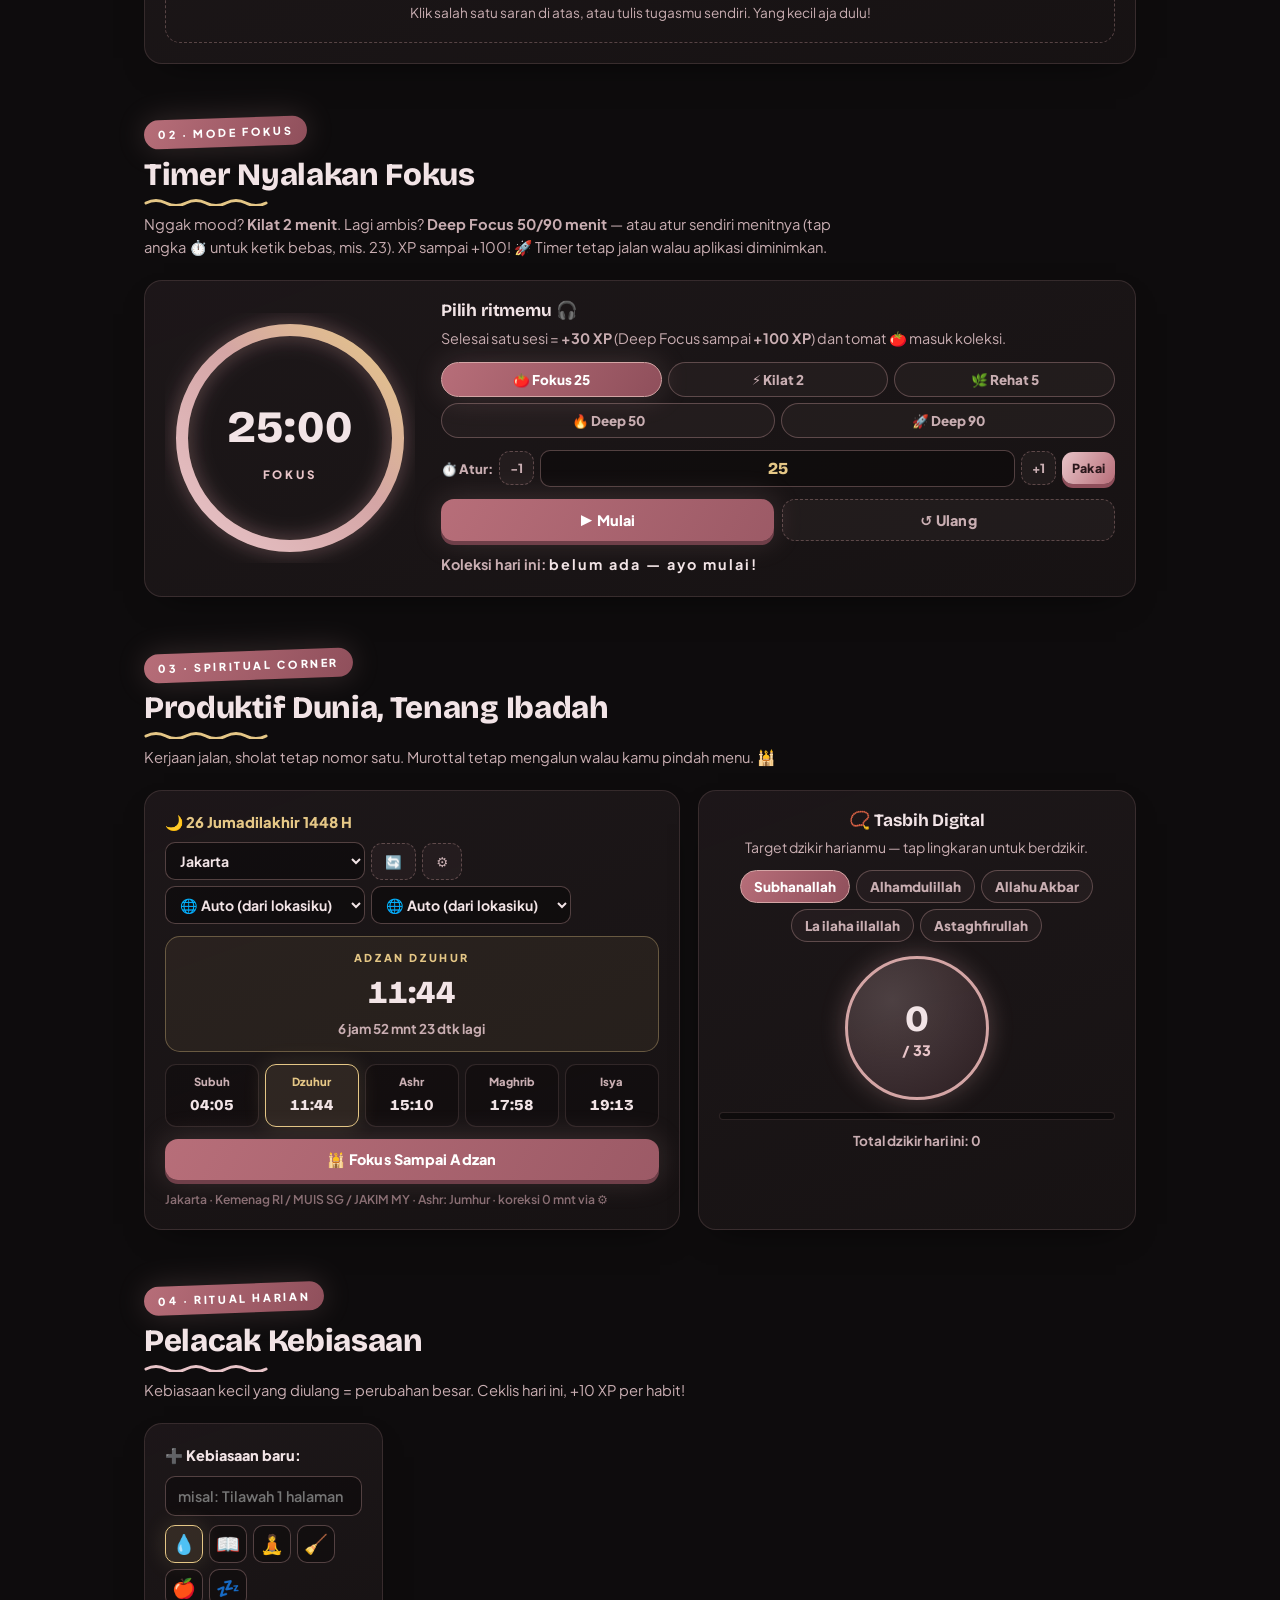
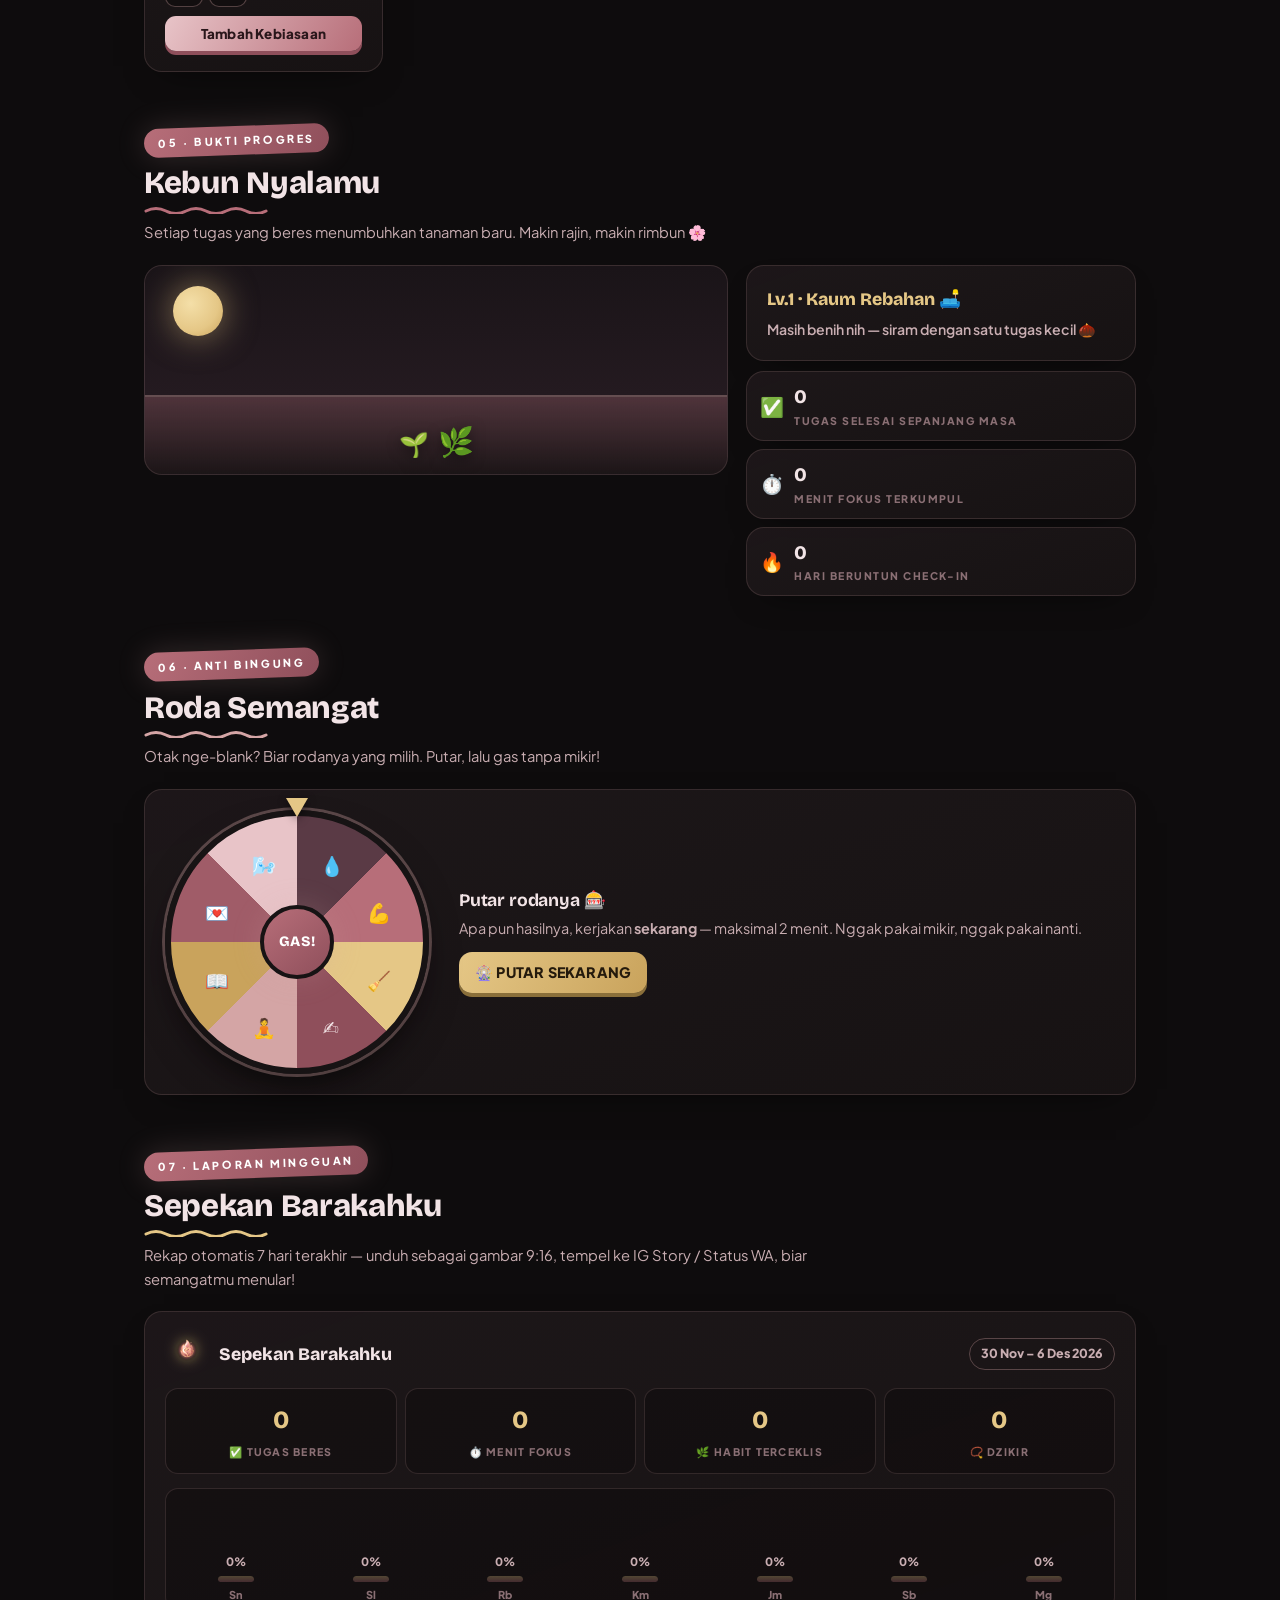
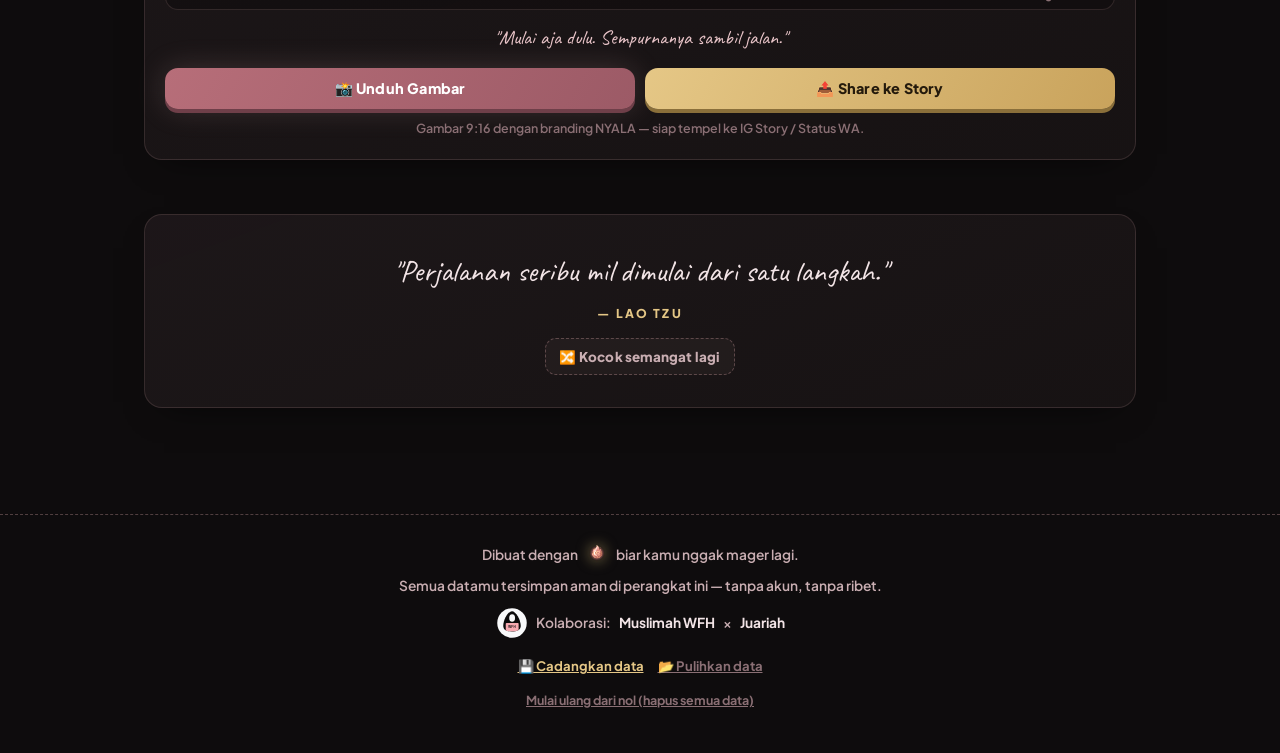
==== commit 92c7cb4b: "Update index.html" ====
--- a/index.html
+++ b/index.html
@@ -677,6 +677,6 @@
   if(document.readyState==='loading')document.addEventListener('DOMContentLoaded',boot);else boot();
 })();
 </script>
-  <script src="nyala-i18n.js" defer></script>
+<script src="nyala-i18n.js" defer></script>
 </body>
 </html>
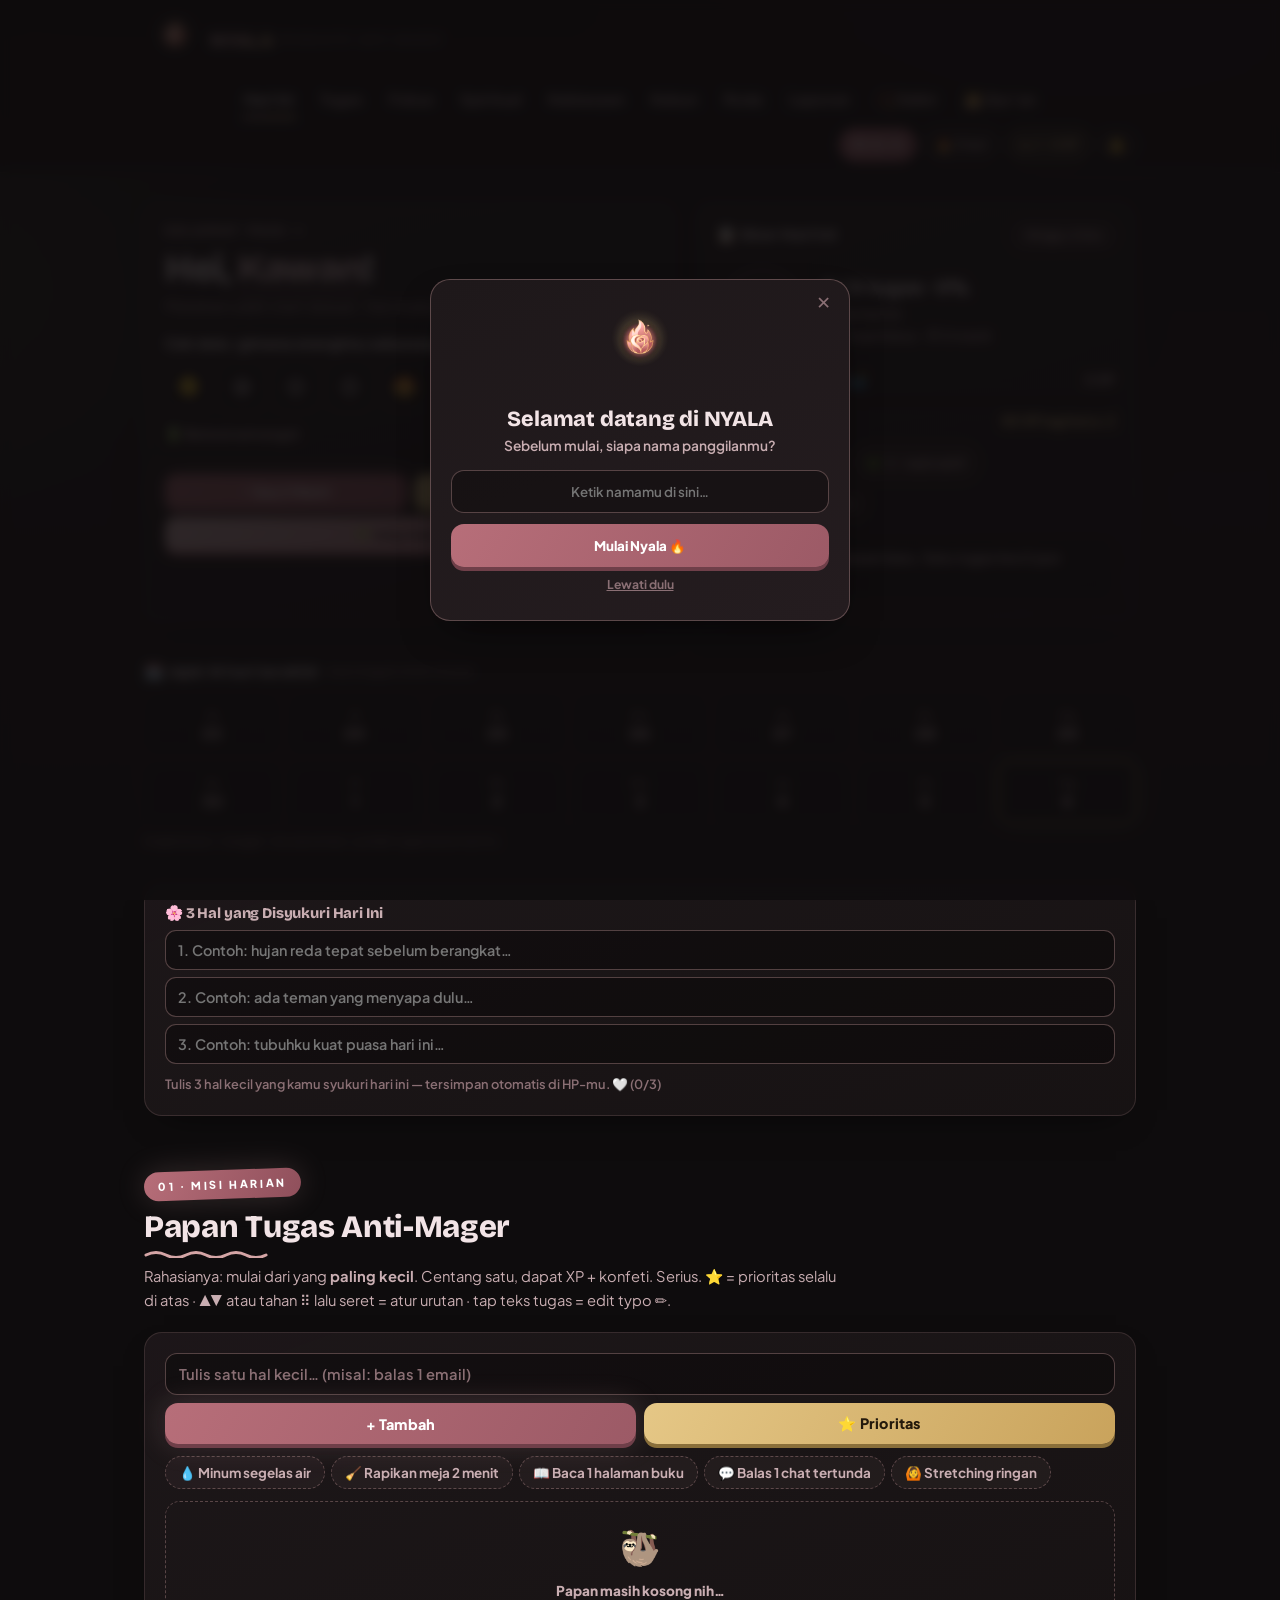
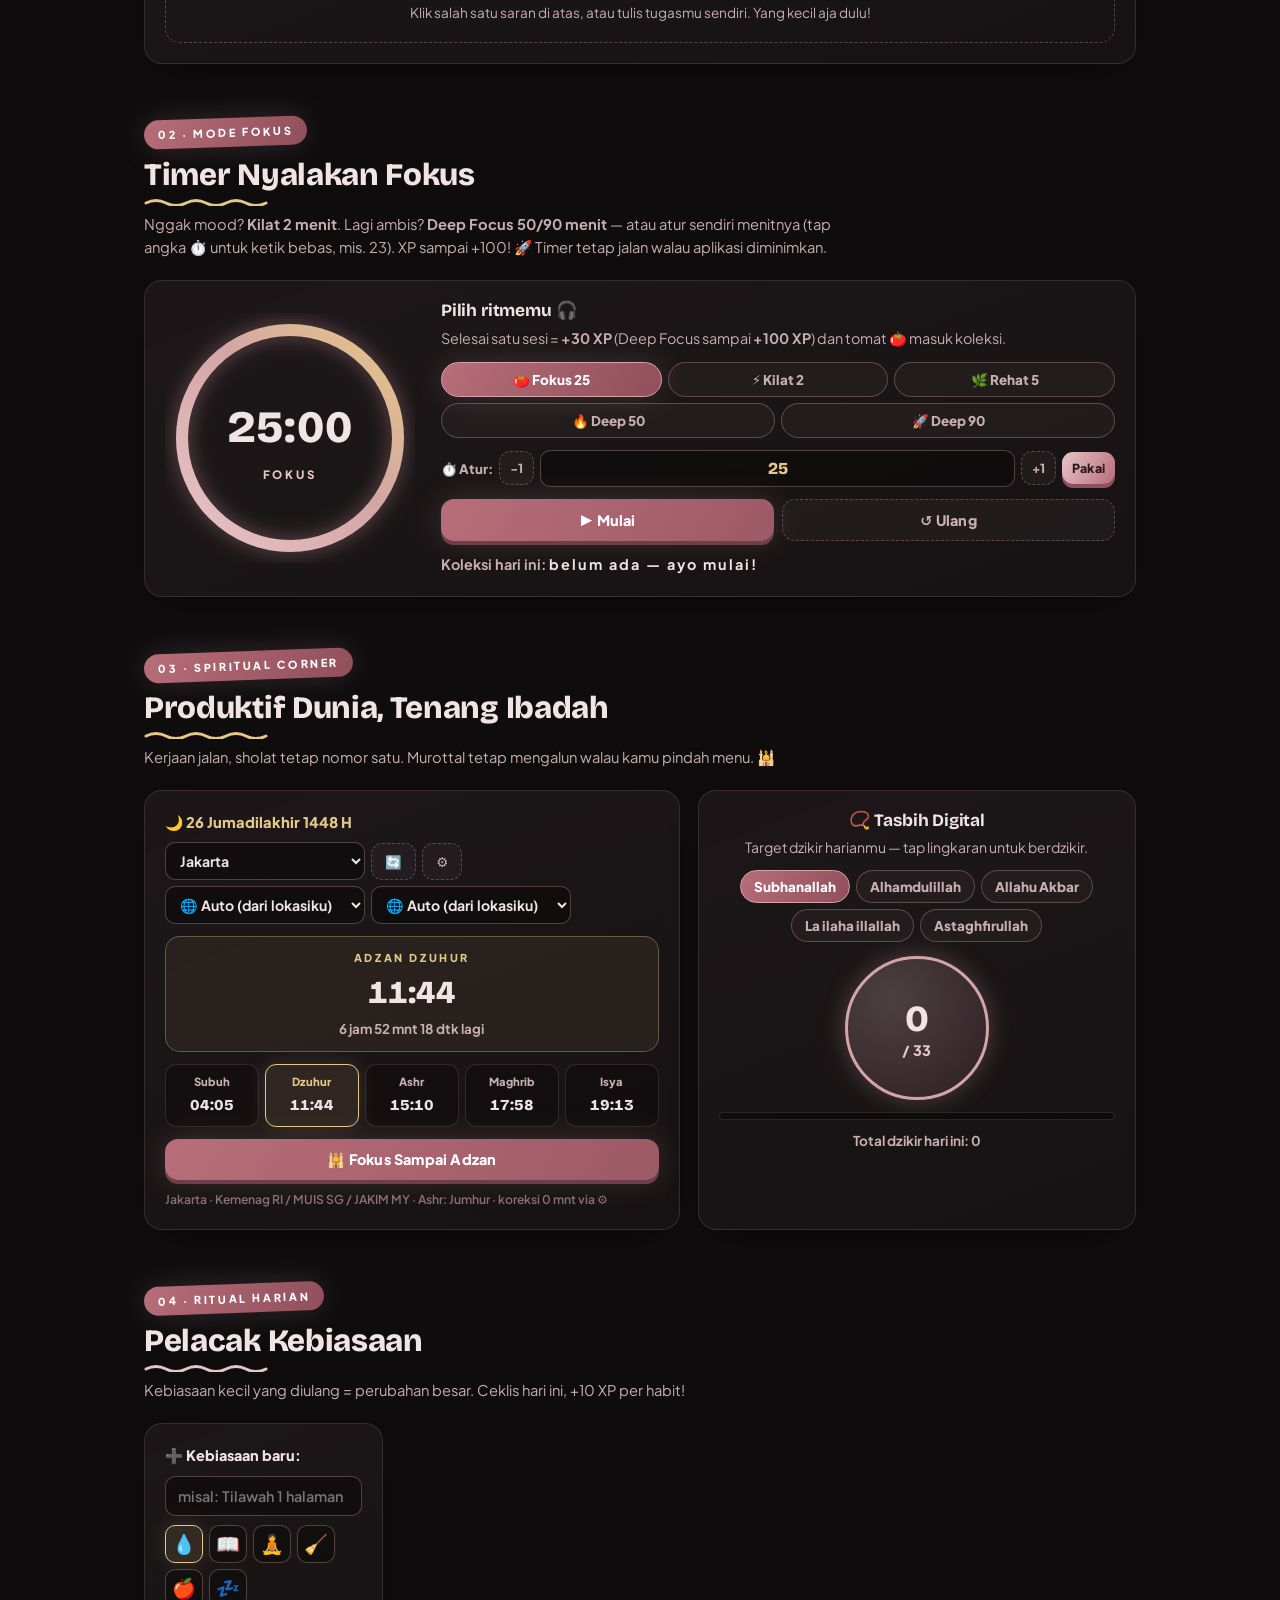
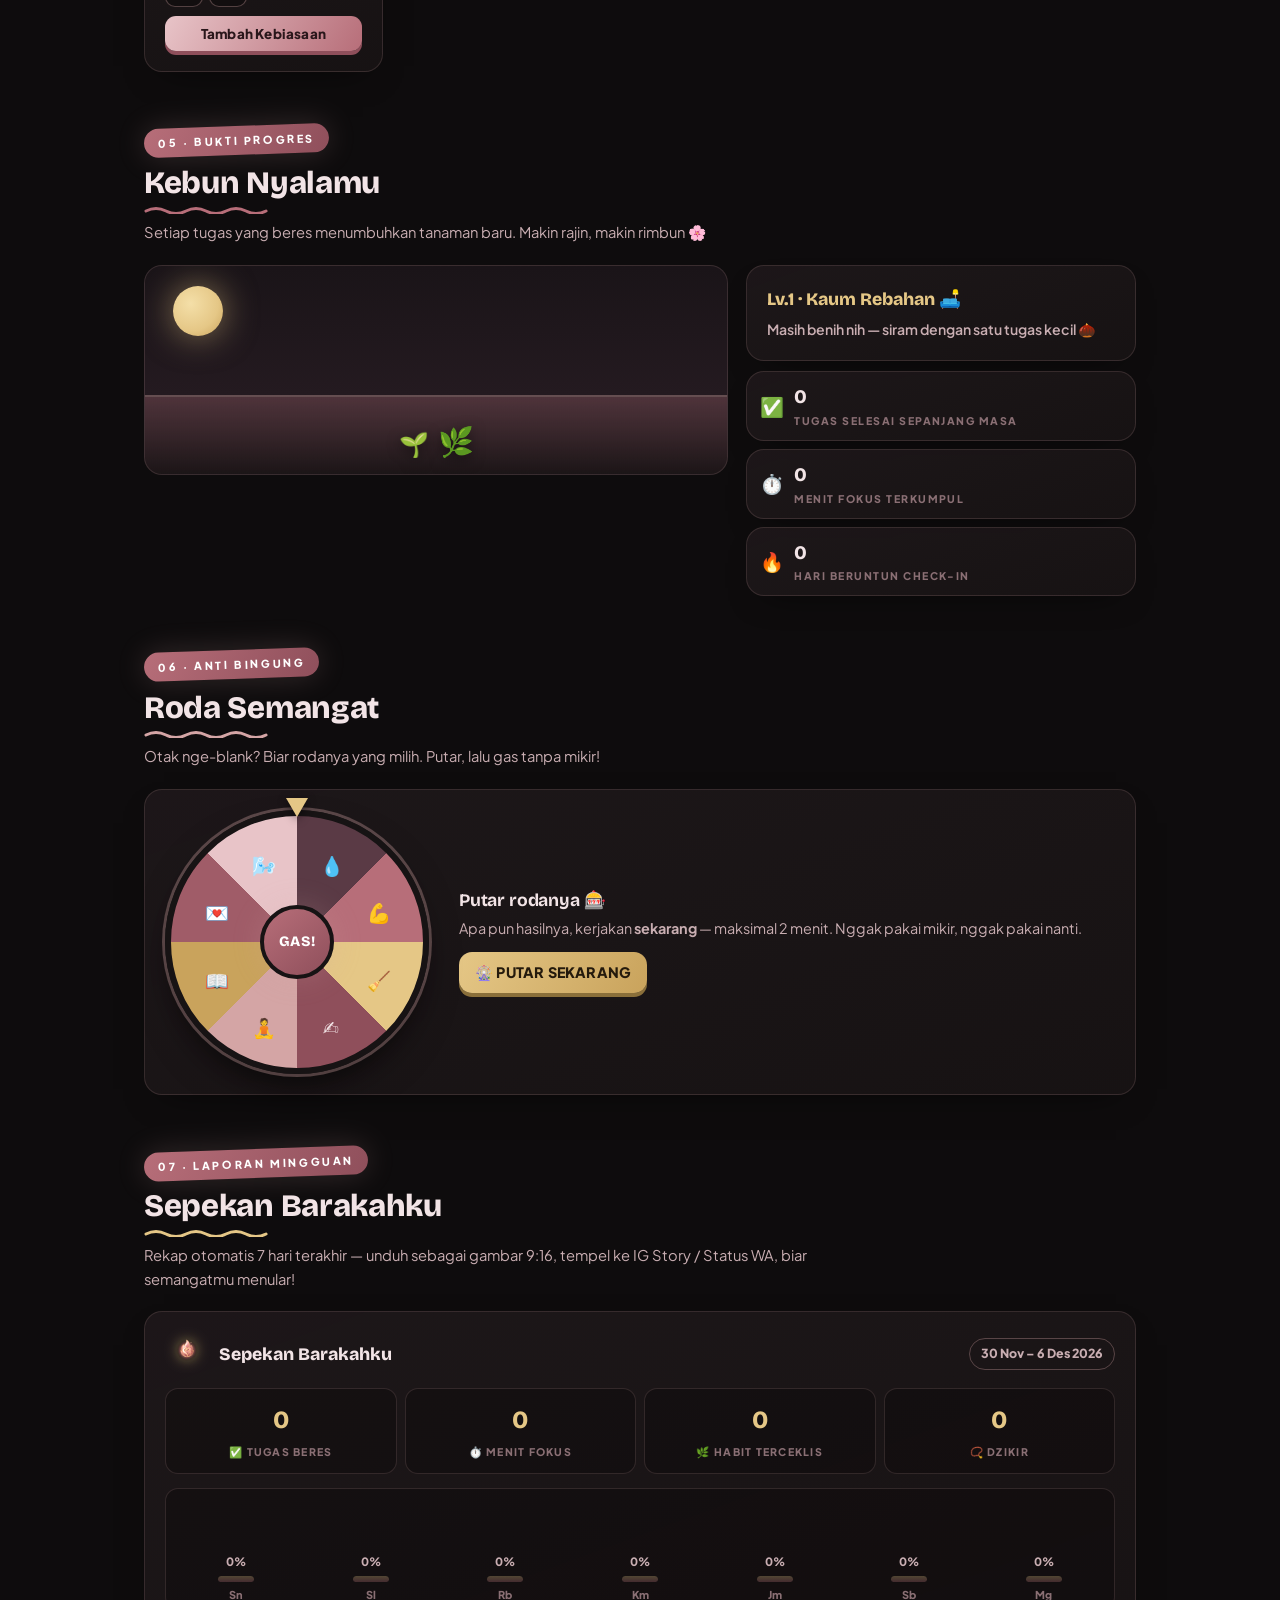
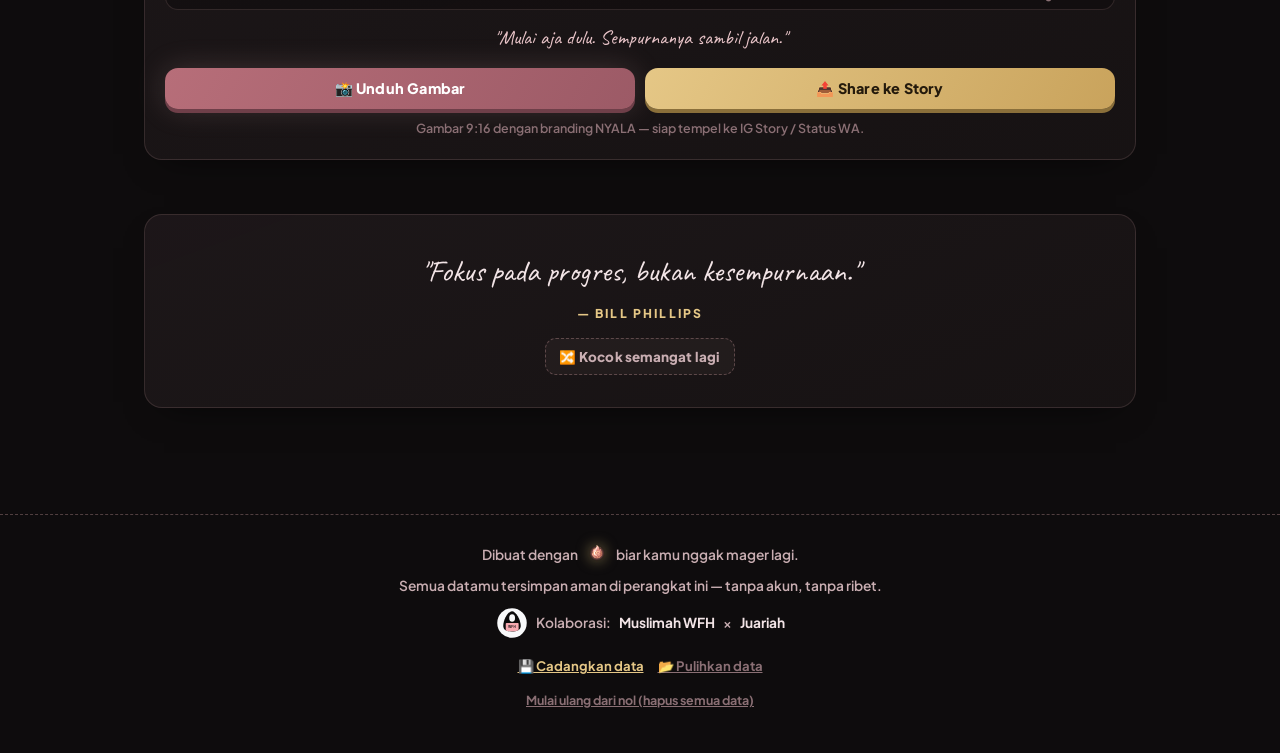
==== commit 3621ed11: "Update index.html" ====
--- a/index.html
+++ b/index.html
@@ -1,6 +1,7 @@
 <!DOCTYPE html>
 <html lang="id">
 <head>
+<script src="nyala-i18n.js"></script>
 <meta charset="UTF-8">
 <meta name="viewport" content="width=device-width, initial-scale=1.0, maximum-scale=5.0">
 <title>NYALA ✦ Anti Mager — Produktif dengan Elegan</title>
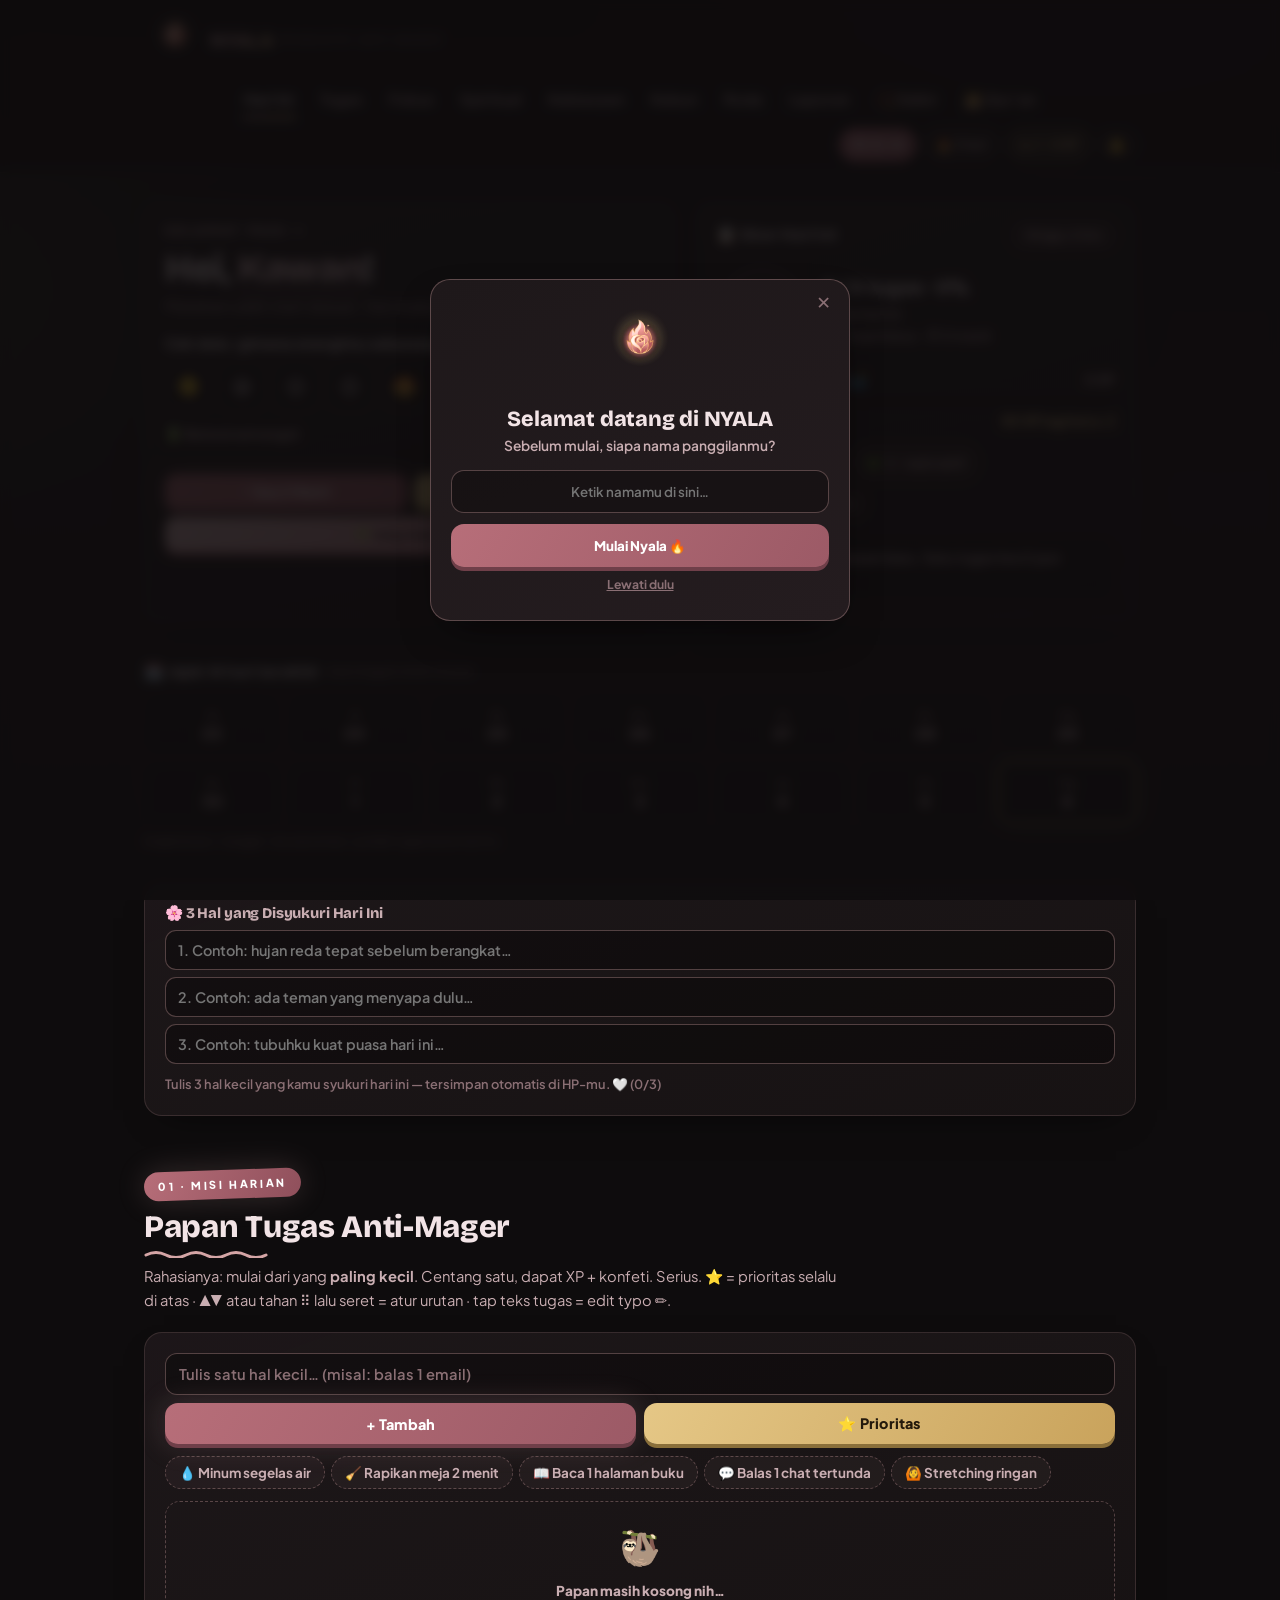
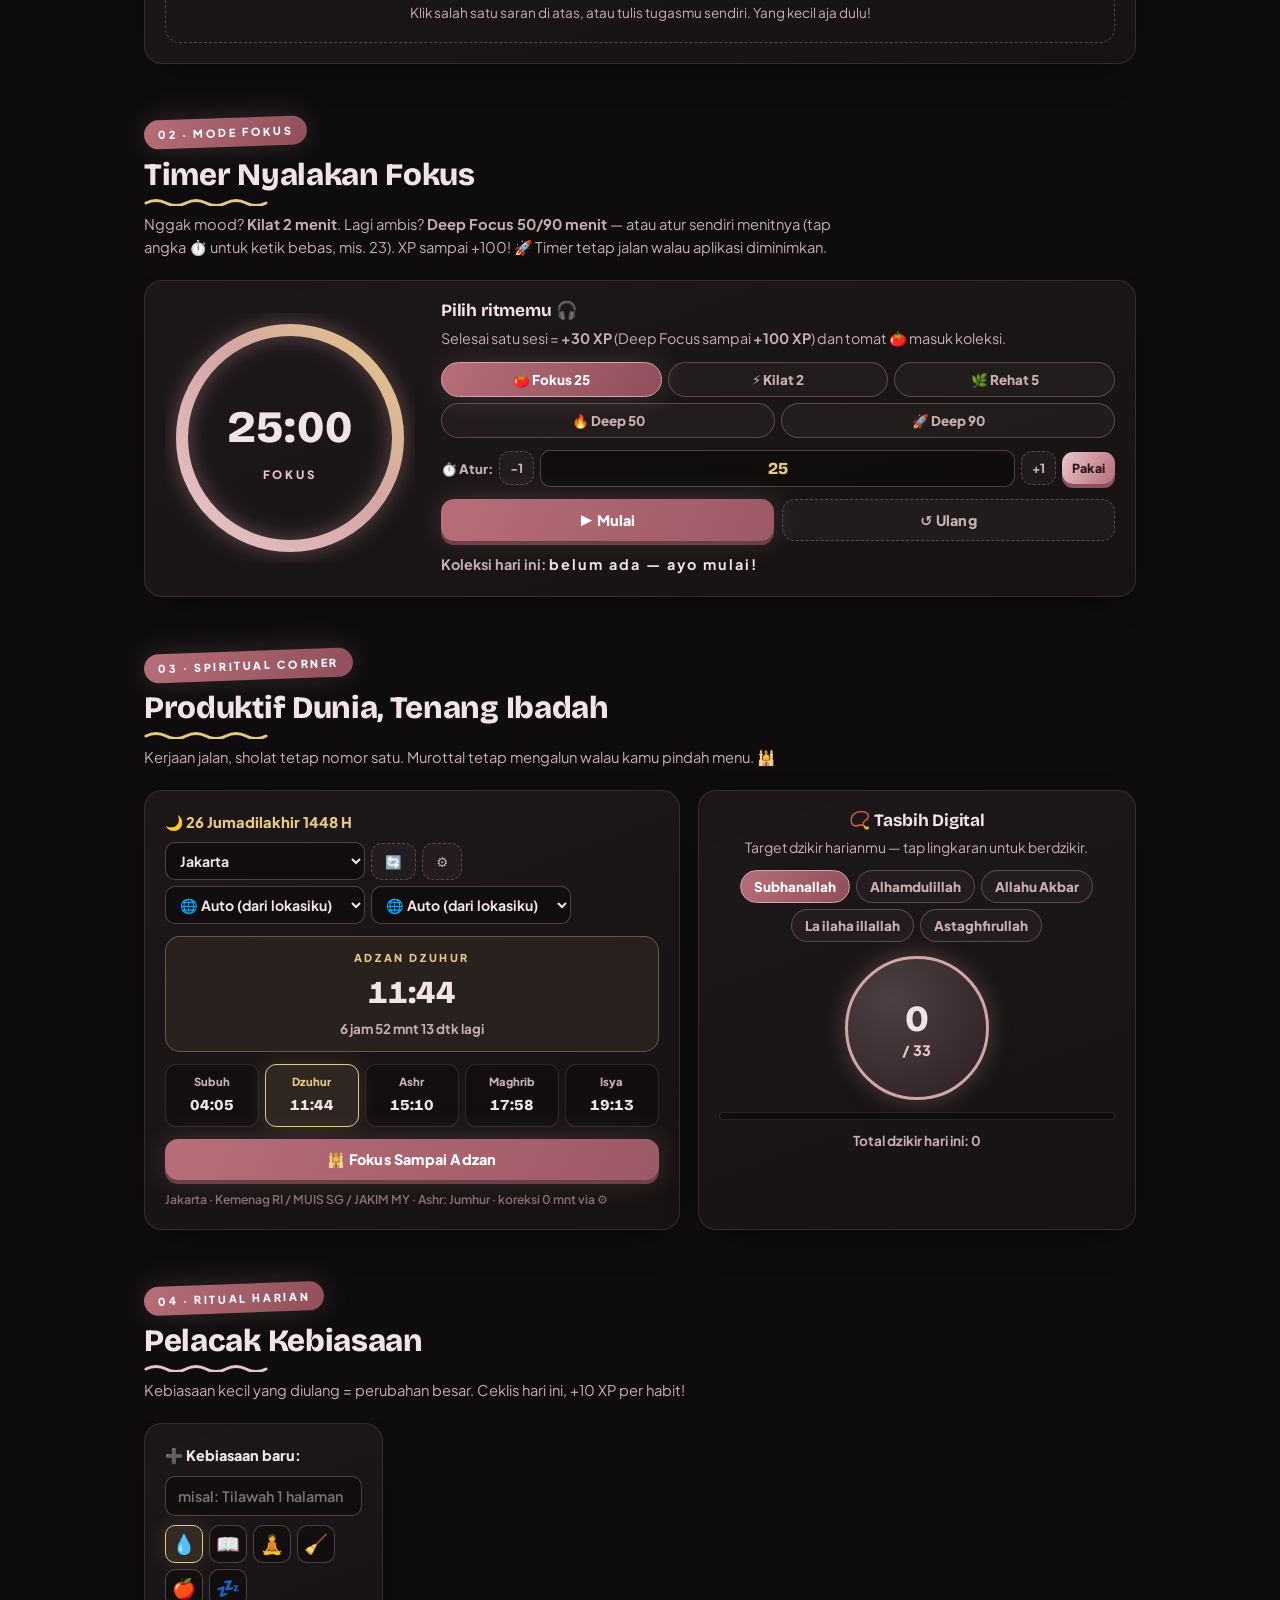
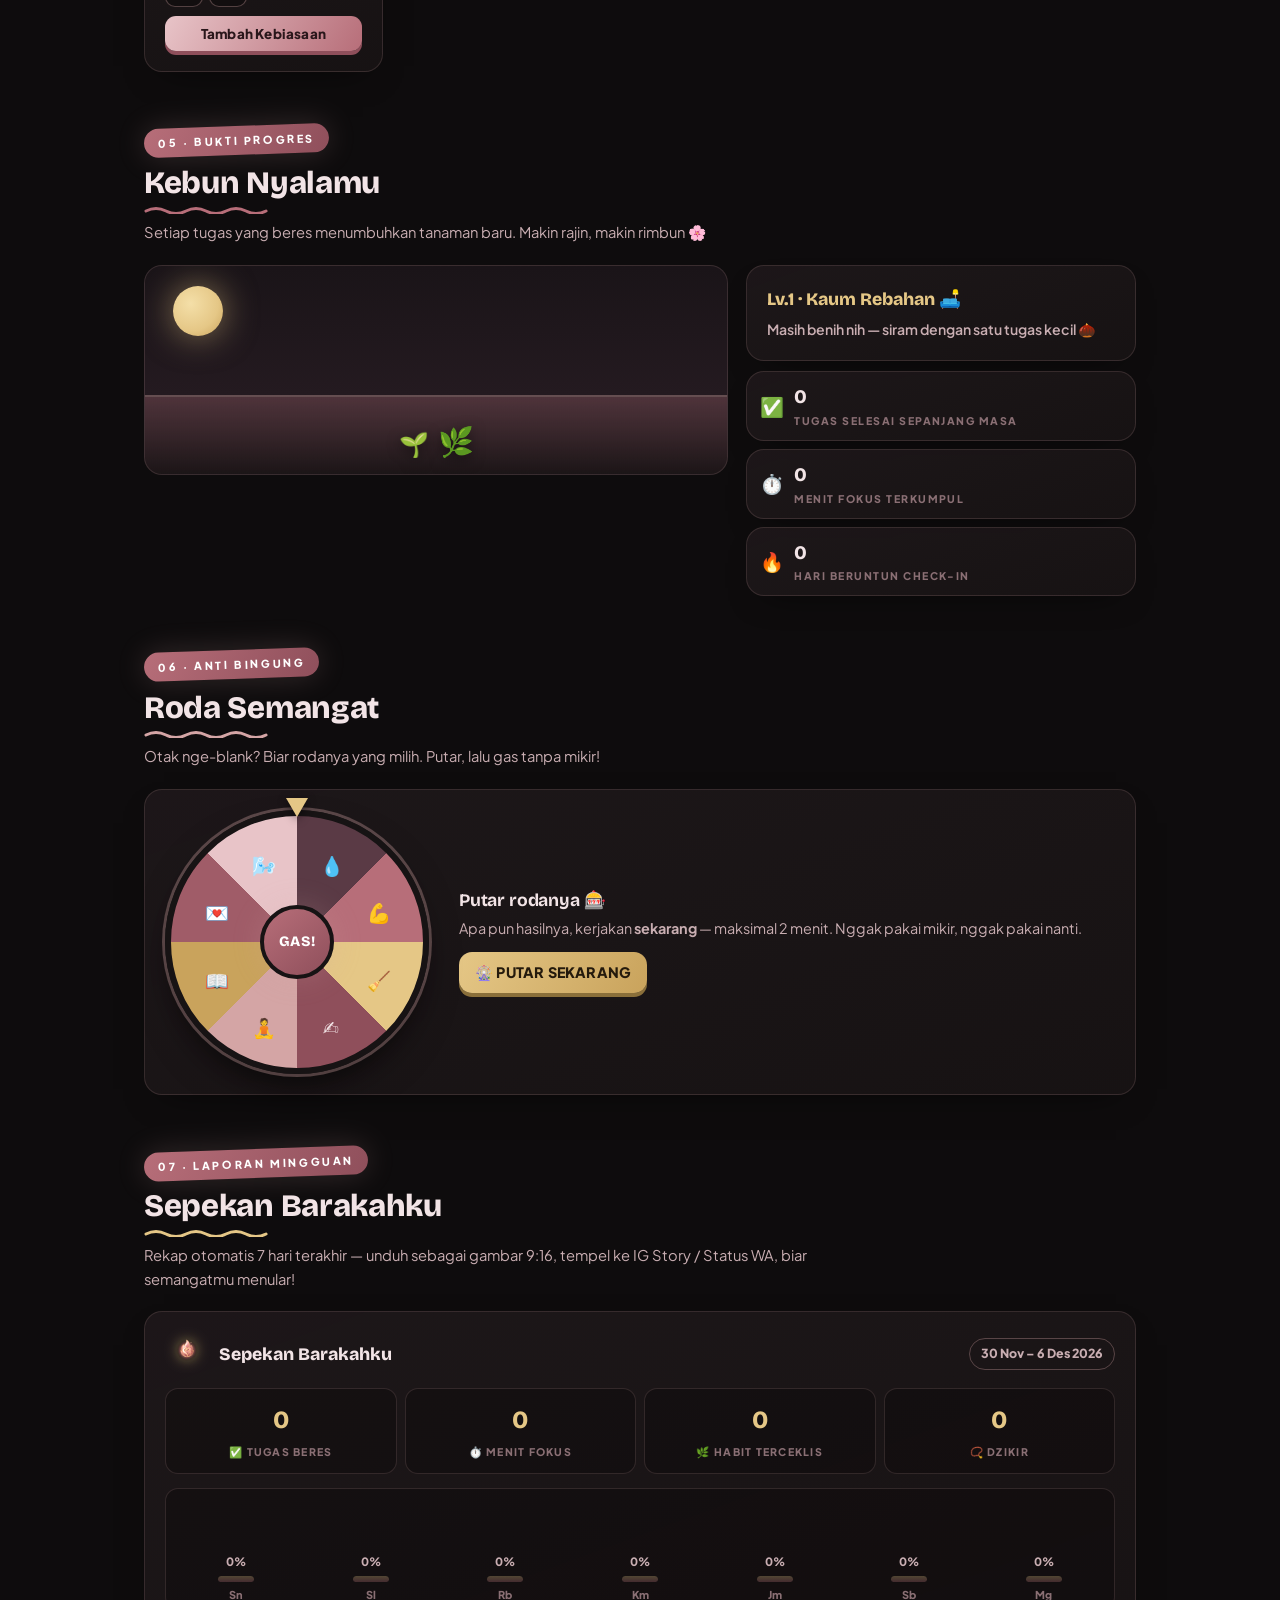
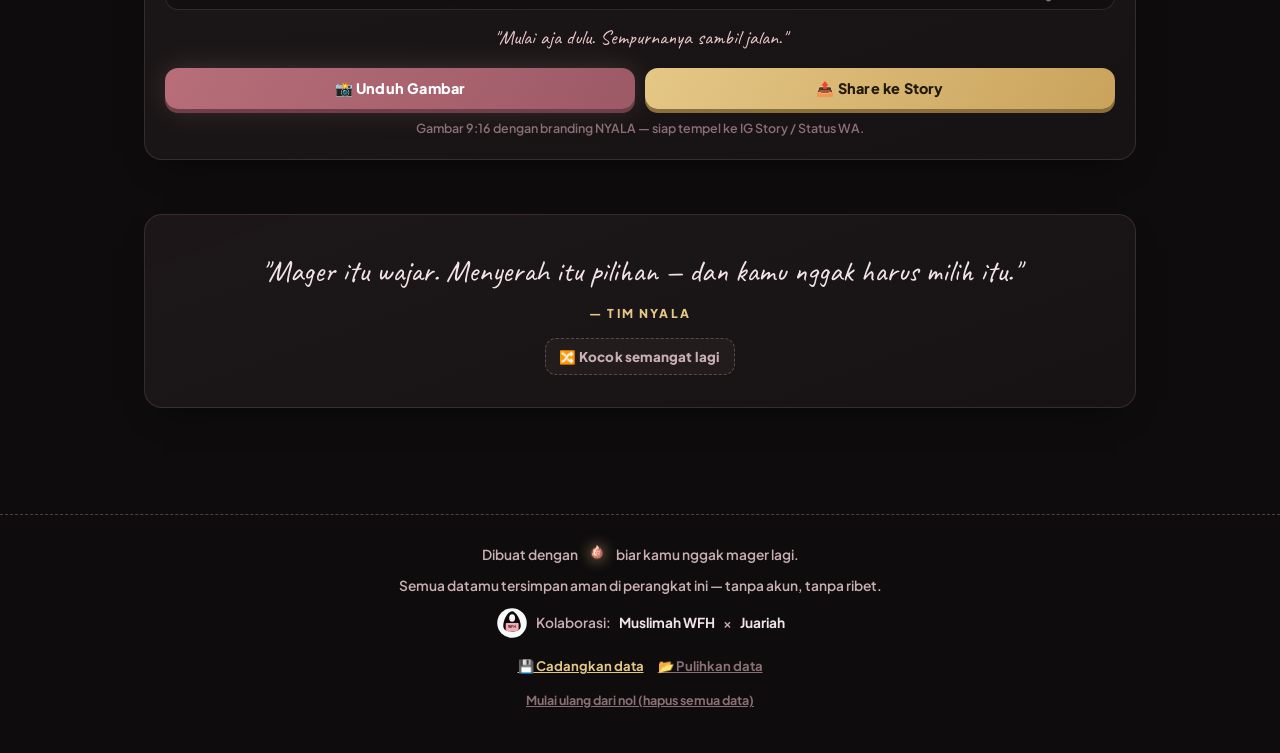
==== commit 7f48b147: "Update index.html" ====
--- a/index.html
+++ b/index.html
@@ -1,7 +1,6 @@
 <!DOCTYPE html>
 <html lang="id">
 <head>
-<script src="nyala-i18n.js"></script>
 <meta charset="UTF-8">
 <meta name="viewport" content="width=device-width, initial-scale=1.0, maximum-scale=5.0">
 <title>NYALA ✦ Anti Mager — Produktif dengan Elegan</title>
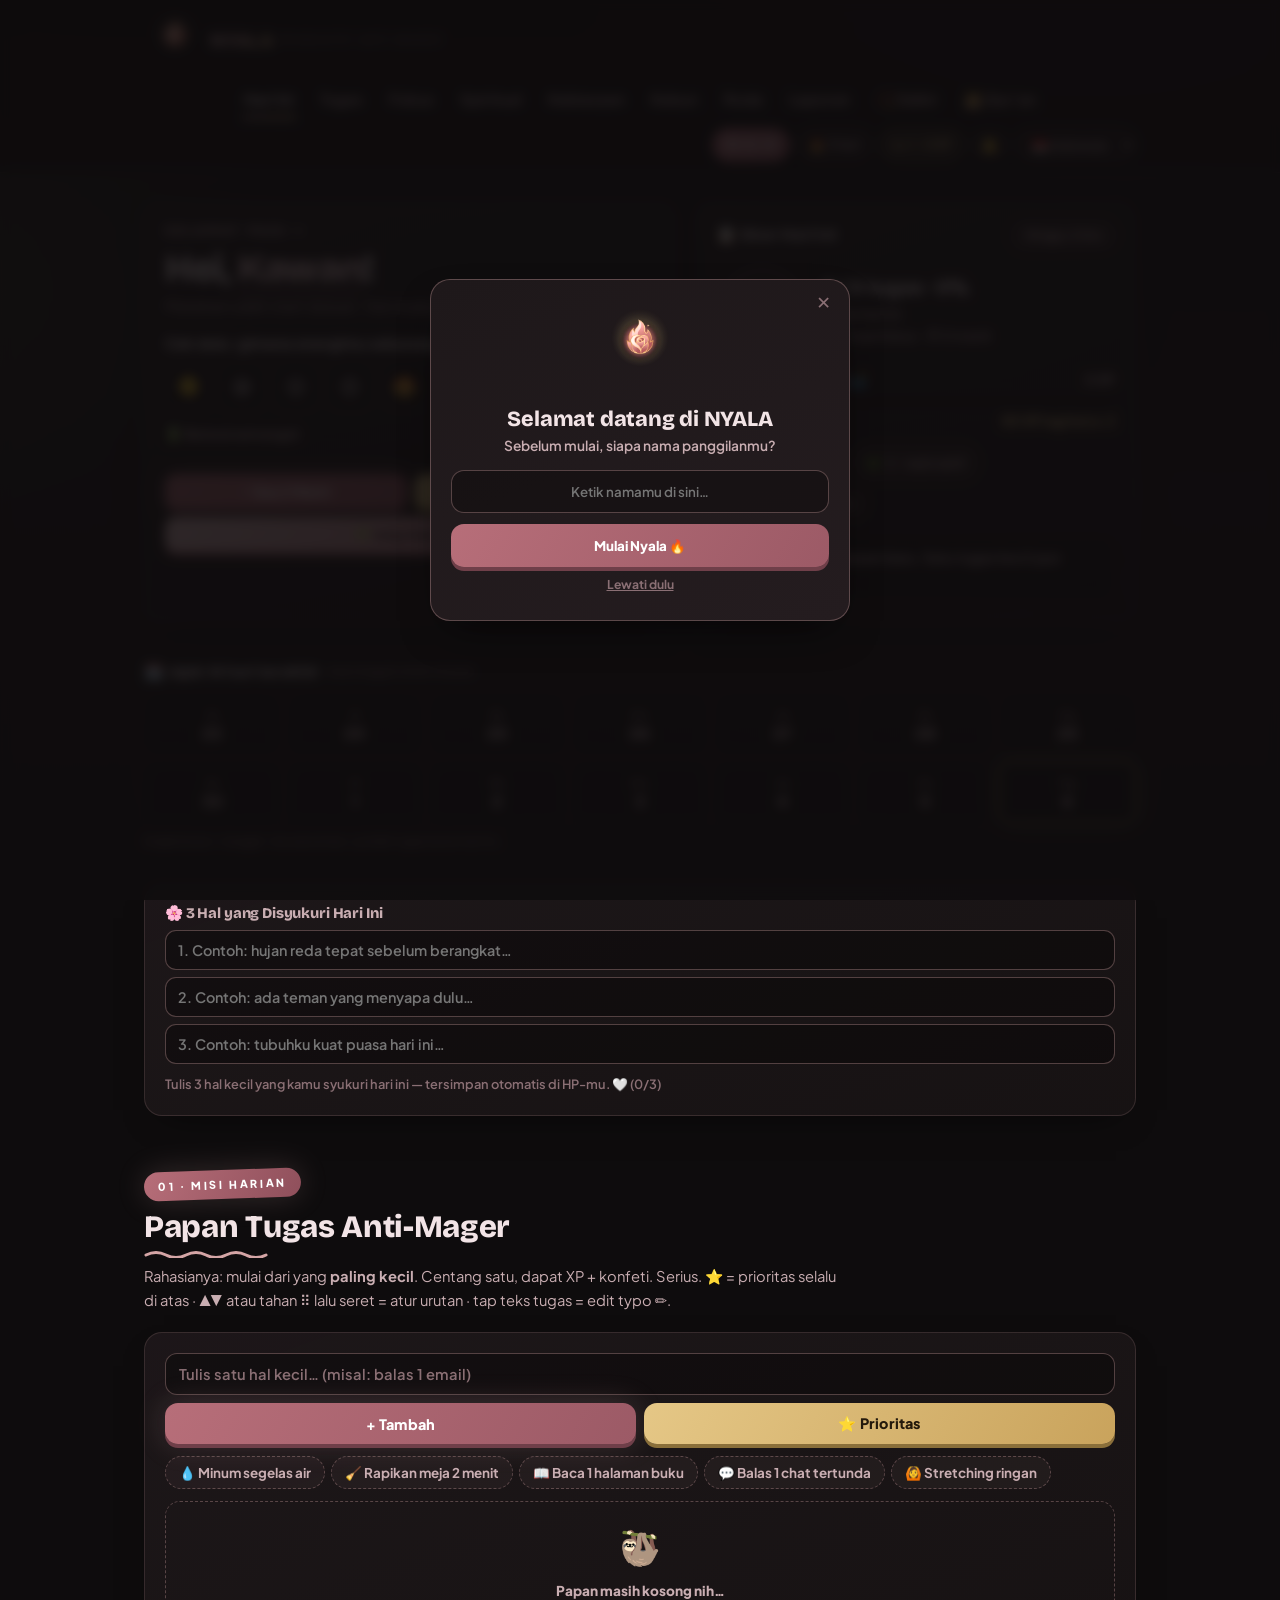
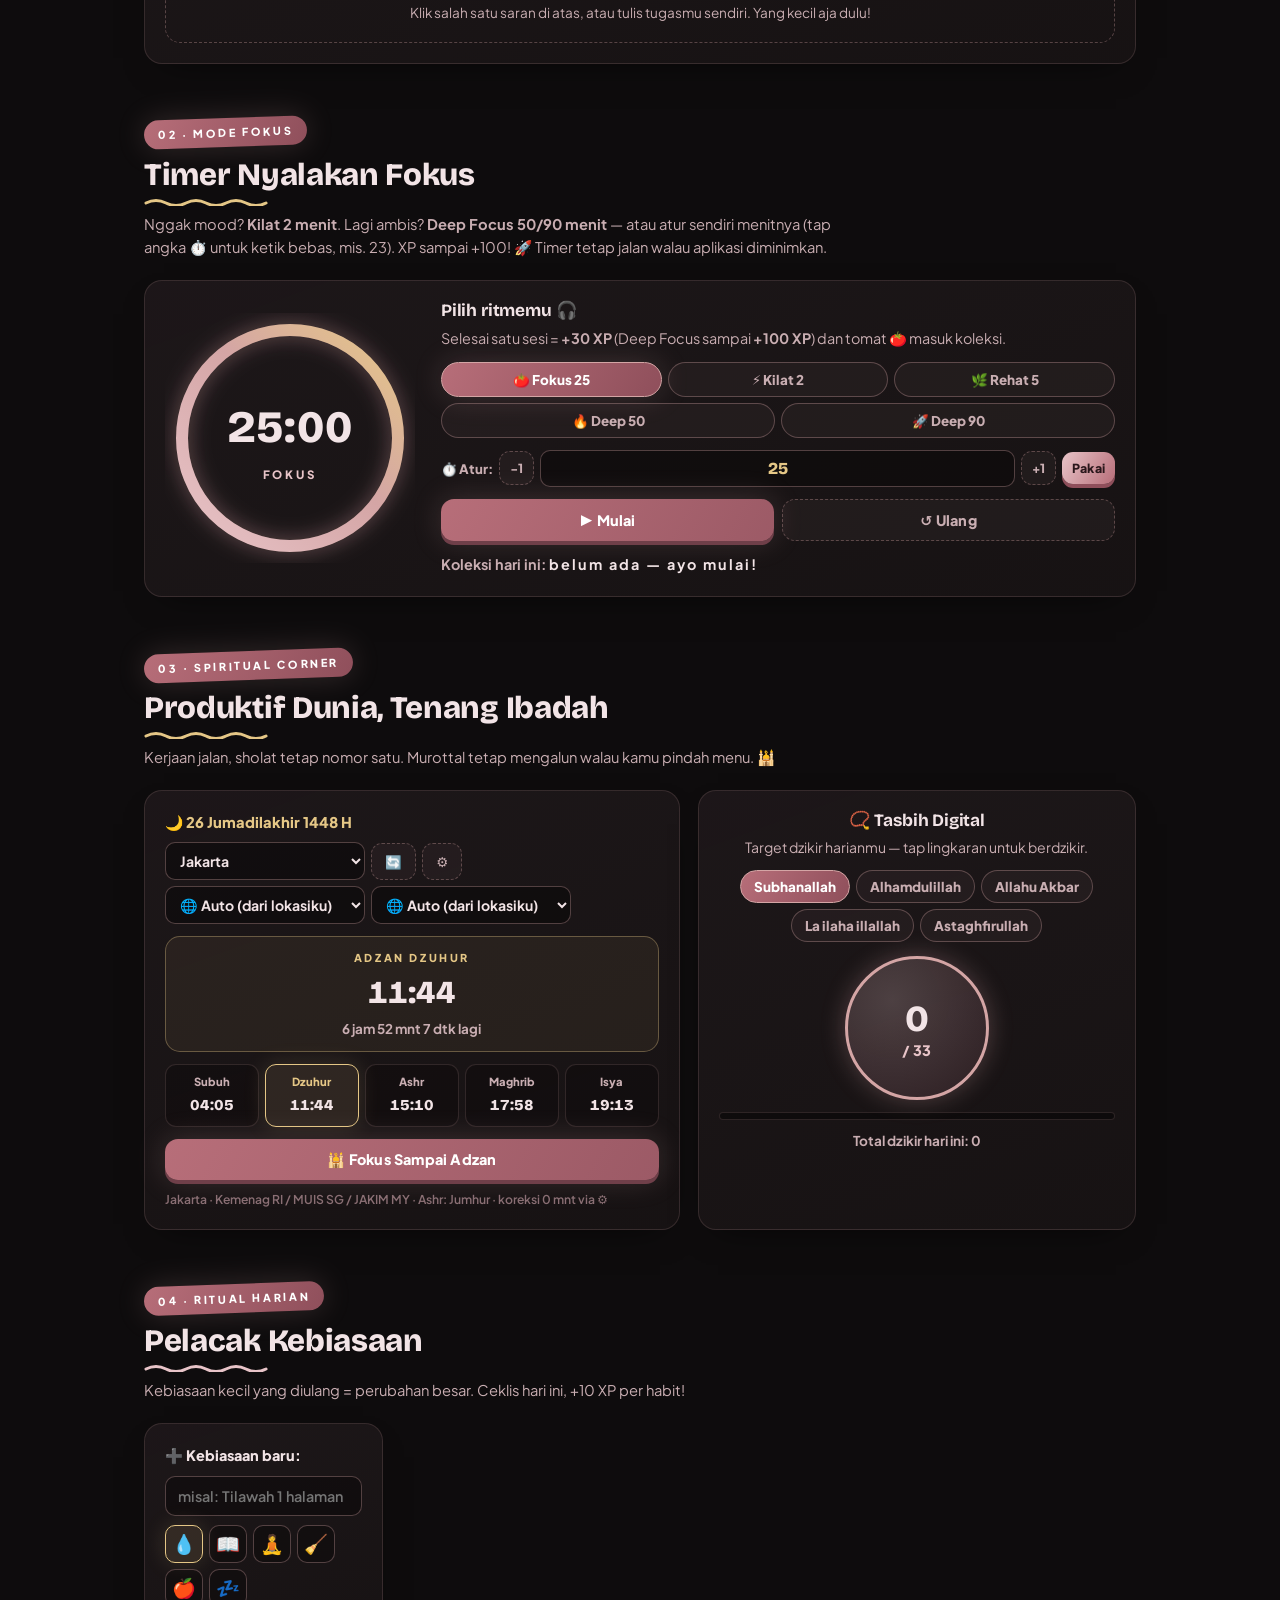
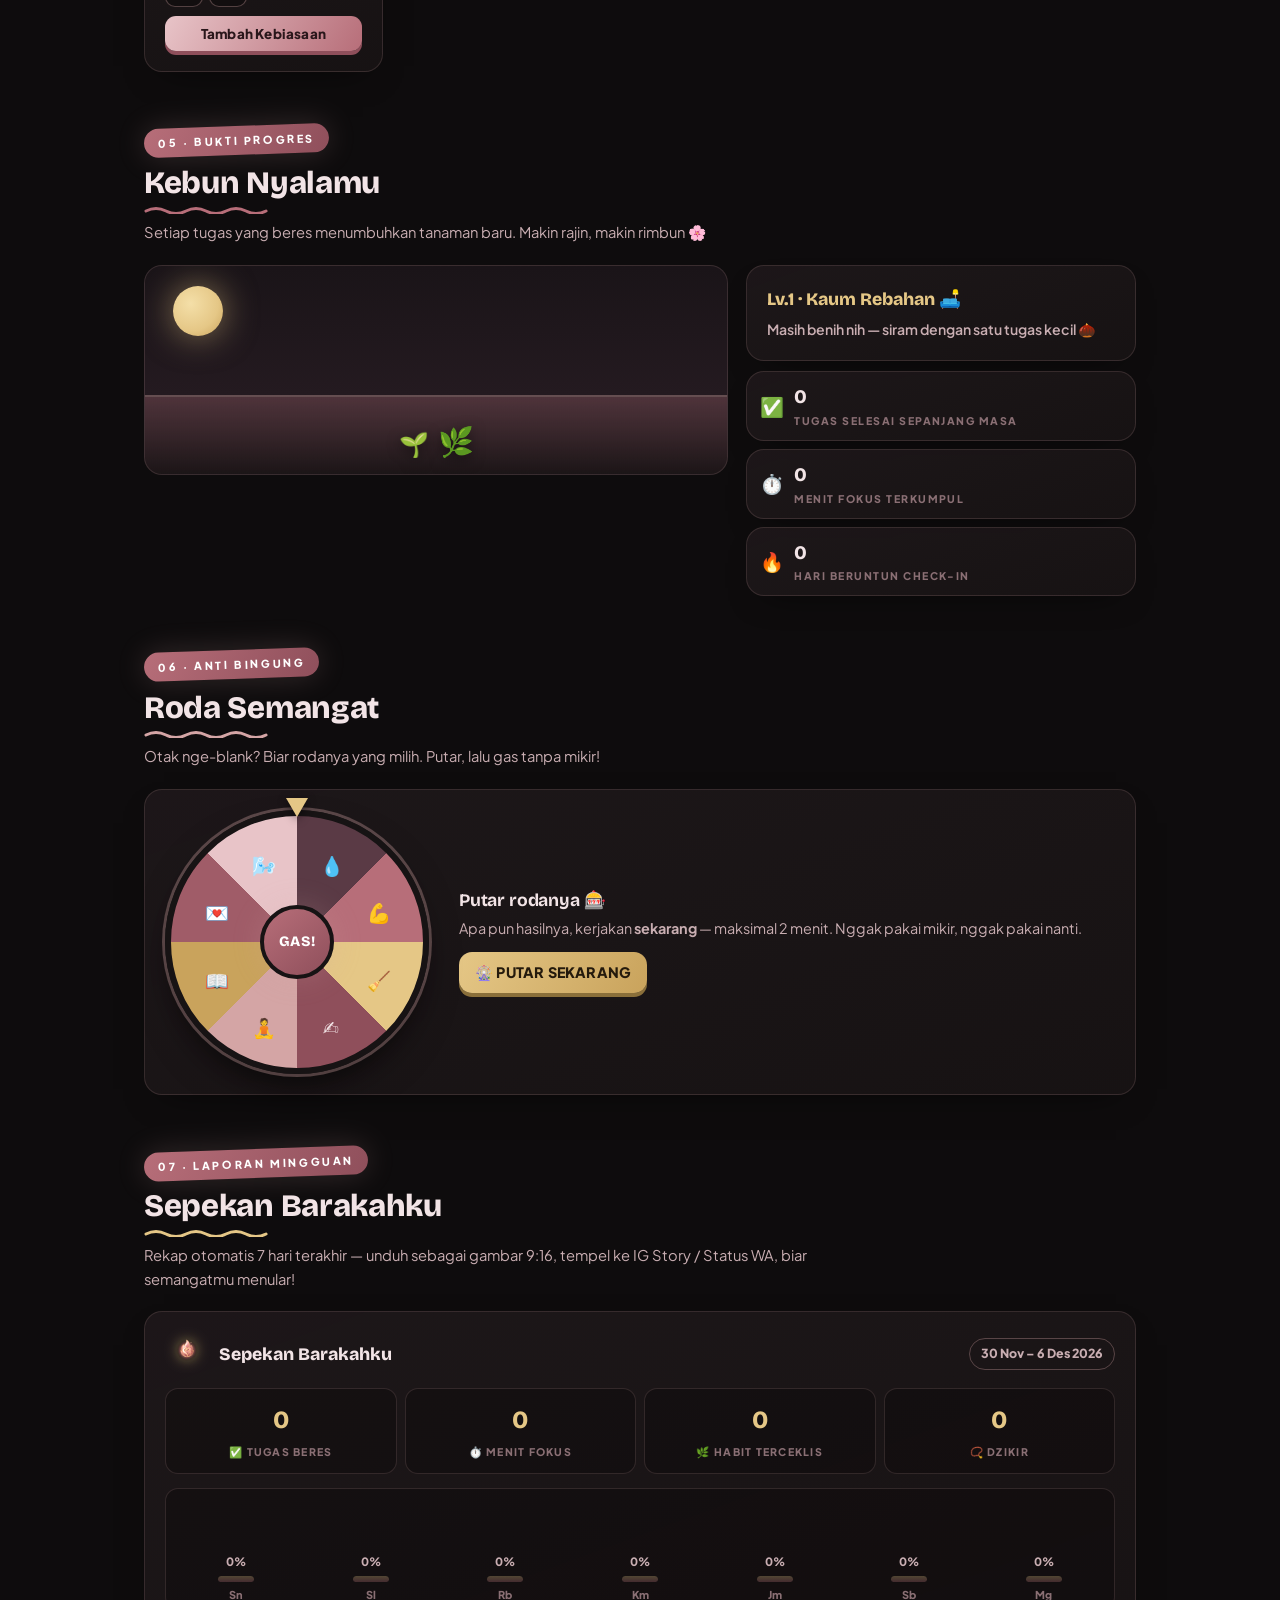
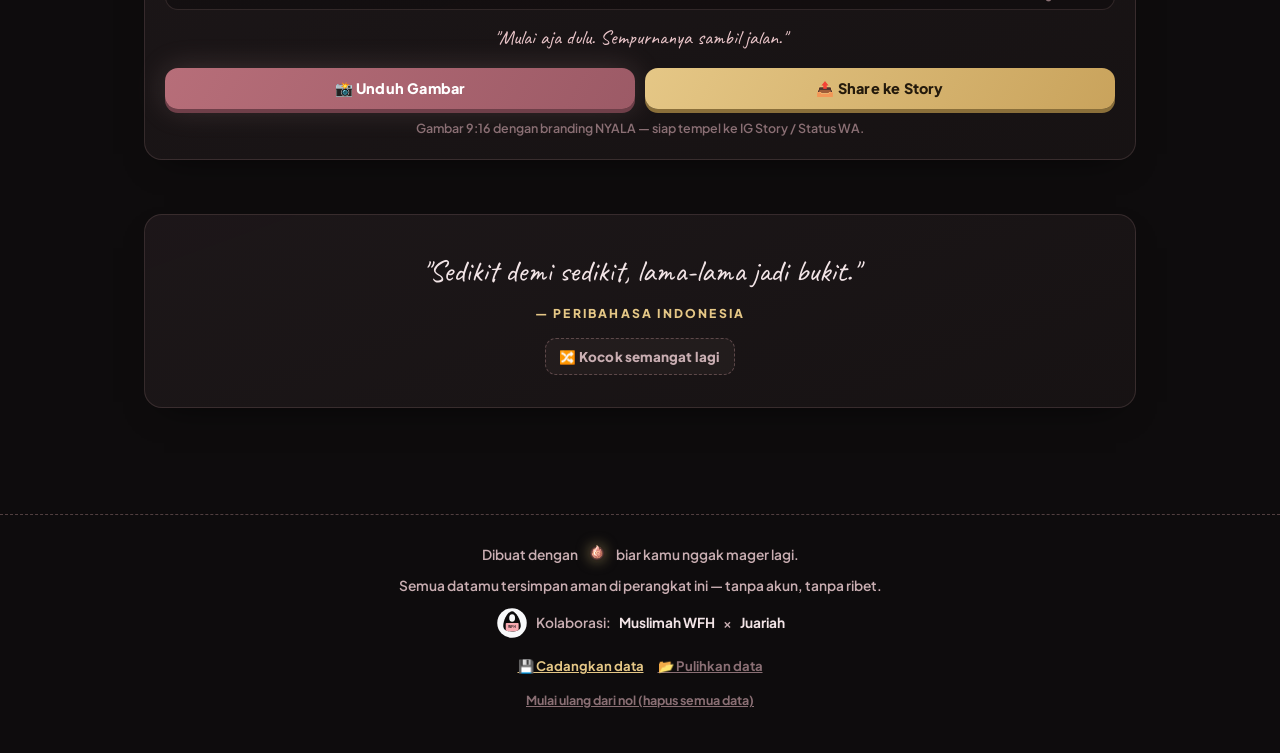
==== commit 09e39de0: "Update index.html" ====
--- a/index.html
+++ b/index.html
@@ -61,12 +61,16 @@
       <a href="#spiritual">Spiritual</a><a href="#kebiasaan">Kebiasaan</a><a href="#kebun">Kebun</a>
       <a href="#roda">Roda</a><a href="#laporan">Laporan</a><a href="dzikir.html">📿 Dzikir</a><a href="quran.html">🕌 Qur'an</a>
     </nav>
-    <div class="chips">
-      <span class="chip clock" id="clockChip">--:--:--</span>
-      <span class="chip streak" id="streakChip" title="Streak check-in harianmu">🔥 0 hari</span>
-      <span class="chip lvl" id="lvlChip">Lv.1</span>
-      <button class="chip mute" id="muteBtn" type="button" aria-pressed="false" title="Suara nyala — tap untuk matikan">🔔</button>
-    </div>
+<div class="chips">
+  <span class="chip clock" id="clockChip">--:--:--</span>
+  <span class="chip streak" id="streakChip" title="Streak check-in harianmu">🔥 0 hari</span>
+  <span class="chip lvl" id="lvlChip">Lv.1</span>
+  <button class="chip mute" id="muteBtn" type="button" aria-pressed="false" title="Suara nyala — tap untuk matikan">🔔</button>
+  <select id="nyalaLangSel" class="chip" style="cursor:pointer;font-weight:700;padding:6px 12px;border-radius:999px;font-size:.78rem;border:1px solid var(--line-strong);background:rgba(212,165,165,.06);color:var(--ink-soft)">
+    <option value="id">🇮🇩 Indonesia</option>
+    <option value="en">🇬🇧 English</option>
+  </select>
+</div>
   </div>
 </header>
 
